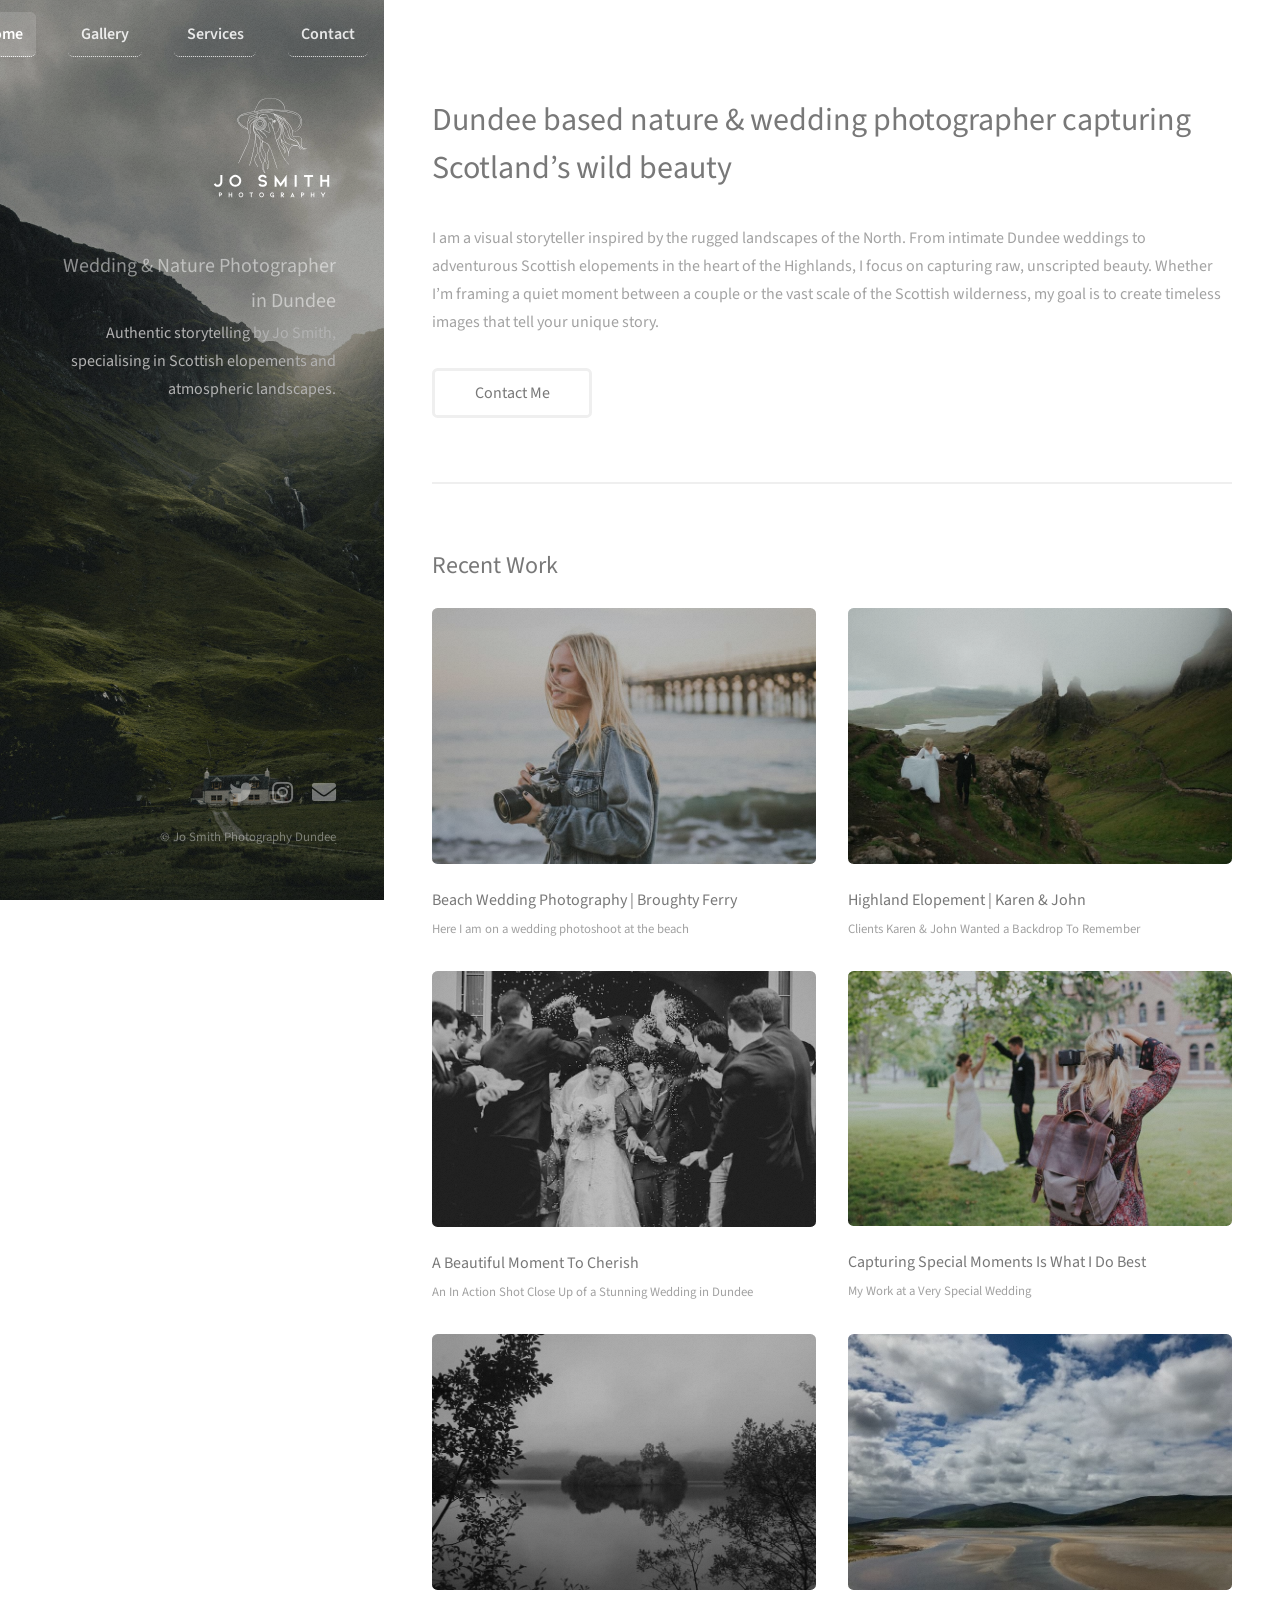
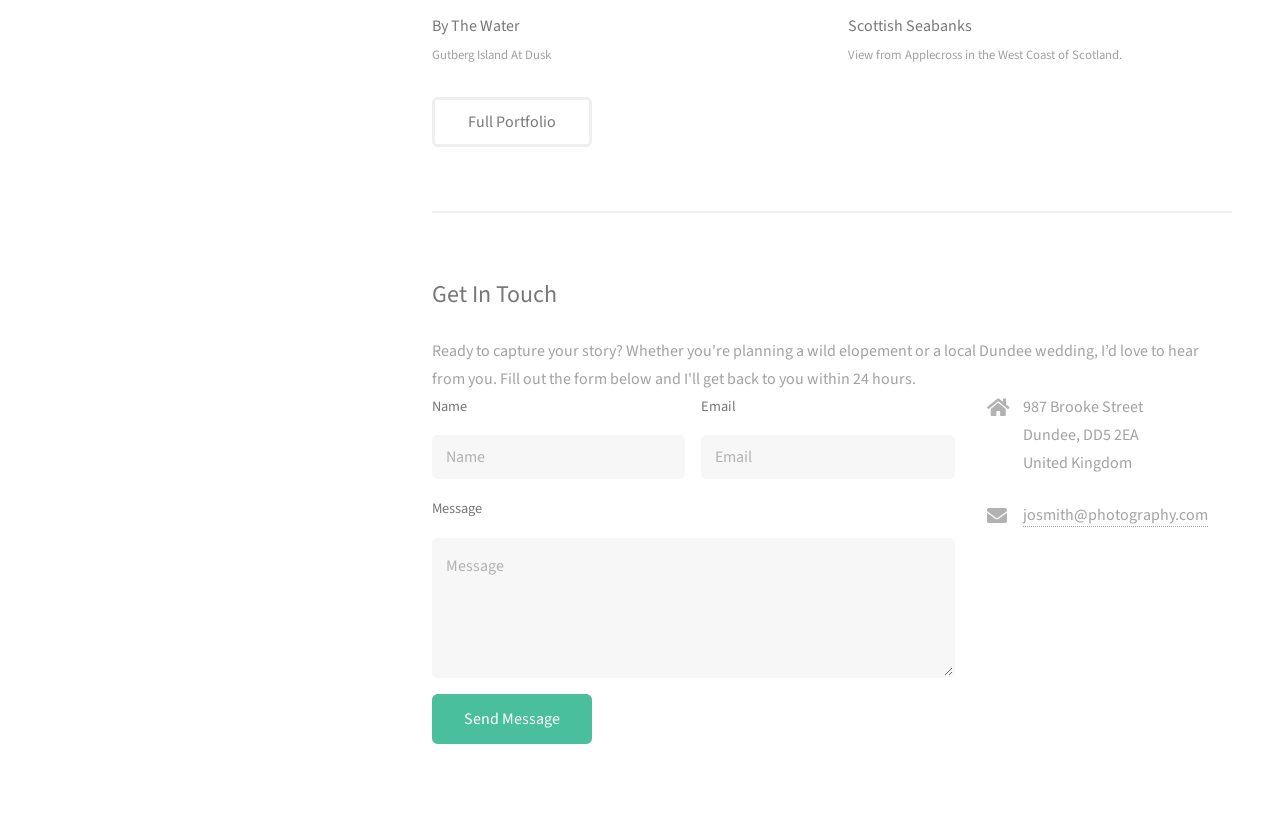
==== PhotographyCP/index.html @ 28ee6a8a "new updates" ====
<!DOCTYPE HTML>
<html lang="en-GB">
  <head>
    <meta charset="UTF-8">
    <!-- Title -->
    <title>Jo Smith Photography Dundee | Wedding & Nature Photographer</title>
    <meta name="viewport" content="width=device-width, initial-scale=1, user-scalable=no" />

    <link rel="canonical" href="[http://josmithphotography.com/index.html](http://josmithphotography.com/index.html)" />

        <!-- SEO: description -->
    <meta name="description" content="Jo Smith Photography Dundee - photographer specialising in weddings, portraits, and nature photography.">

    <!-- Author -->
    <meta name="author" content="Jo Smith">

    <!-- Open Graph (for social sharing) -->
    <meta property="og:title" content="Jo Smith Photography">
    <meta property="og:description" content="Weddings, portraits, and nature photography in Dundee and beyond.">
    <meta property="og:image" content="../media/images/fulls/JoSmithLogo9.svg">
    <meta property="og:type" content="website">
    <meta property="og:url" content="http://josmithphotography.com">

    <!-- Twitter Card -->
    <meta name="twitter:card" content="summary_large_image">
    <meta name="twitter:title" content="Jo Smith Photography">
    <meta name="twitter:description" content="Capturing weddings, portraits, and nature photography in Dundee.">
    <meta name="twitter:image" content="../media/images/Fulls1/JoSmithLogo9.svg">
  

  <!-- Links - Stylesheets -->
    <link rel="stylesheet" href="../assets/css/main.css" />
    <link rel="icon" type="image/png" sizes="32x32" href="../media/images/favicons/favicon-32x32.png">
    <link rel="icon" type="image/png" sizes="16x16" href="../media/images/favicons/favicon-16x16.png">
    <link rel="apple-touch-icon" sizes="180x180" href="../media/images/favicons/apple-touch-icon.png">

  </head>
  <body class="is-preload">

    <!-- Header -->
    <header id="header">

         <!-- Hamburger toggle -->
          <button class="nav-toggle"
                  aria-controls="primary-nav"
                  aria-expanded="false"
                  aria-label="Open menu">
            <span class="bar"></span>
            <span class="bar"></span>
            <span class="bar"></span>
          </button>
        <!-- NAV -->
        <nav class="site-nav" id="primary-nav" aria-label="Primary">
          <ul>
            <li><a href="index.html" aria-current="page">Home</a></li>
            <li><a href="pages/gallery.html">Gallery</a></li>
            <li><a href="pages/services.html">Services</a></li>
            <li><a href="pages/contact.html">Contact</a></li>
          </ul>
        </nav>
        <!-- Logo -->
      <div class="inner">
        <a href="index.html" class="image avatar">
          <img src="../media/images/Fulls1/JoSmithLogo9.svg" alt="Jo Smith Photography - Dundee Wedding & Nature Specialist" />
        </a>
      <!-- Main Heading-->
      <h1>Wedding & Nature Photographer in Dundee</h1>
      <p>Authentic storytelling by Jo Smith, specialising in Scottish elopements and atmospheric landscapes.</p>

      
      </div>
    </header>
    
    

    <!-- Main -->
    <div id="main">

      <!-- One -->
      <section id="one">
        <header class="major">
          <h2>Dundee based nature & wedding photographer capturing Scotland’s wild beauty</h2>
        </header>
        <p>I am a visual storyteller inspired by the rugged landscapes of the North. From intimate Dundee weddings to adventurous Scottish elopements in the heart of the Highlands, I focus on capturing raw, unscripted beauty. Whether I’m framing a quiet moment between a couple or the vast scale of the Scottish wilderness, my goal is to create timeless images that tell your unique story.</p>
        <ul class="actions">
          <li><a href="/pages/contact.html" class="button">Contact Me</a></li>
        </ul>
      </section>

      <!-- Two -->
      <section id="two">
        <h2>Recent Work</h2>
        <div class="row">
          <article class="col-6 col-12-xsmall work-item">
            <a href="../media/images/fulls1/photog6full.jpg" class="image fit thumb"><img src="../media/images/Smalls1/photog6small.jpg" alt="Wedding photography shoot on the beach nearby Dundee shot by Jo Smith" /></a>
            <h3>Beach Wedding Photography | Broughty Ferry</h3>
            <p>Here I am on a wedding photoshoot at the beach</p>
          </article>
          <article class="col-6 col-12-xsmall work-item">
            <a href="../media/images/Fulls1/photog2full.jpg" class="image fit thumb"><img src="../media/images/Smalls1/photog2small.jpg" alt="Wedding photography session in the Scottish Highlands near Dundee by Jo Smith" /></a>
            <h3>Highland Elopement | Karen & John</h3>
            <p>Clients Karen & John Wanted a Backdrop To Remember</p>
          </article>
          <article class="col-6 col-12-xsmall work-item">
            <a href="../media/images/Fulls1/photog3full.jpg" class="image fit thumb"><img src="../media/images/Smalls1/photog3small.jpg" alt="Wedding photo shoot in a traditional style by Jo Smith Photography Dundee" /></a>
            <h3>A Beautiful Moment To Cherish</h3>
            <p>An In Action Shot Close Up of a Stunning Wedding in Dundee</p>
          </article>
          <article class="col-6 col-12-xsmall work-item">
            <a href="../media/images/Fulls1/photog7full.jpg" class="image fit thumb"><img src="../media/images/Smalls1/photog7small.jpg" alt="Wedding shoot at a traditional wedding in Dundee by Jo Smith Photography" /></a>
            <h3>Capturing Special Moments Is What I Do Best</h3>
            <p>My Work at a Very Special Wedding</p>
          </article>
          <article class="col-6 col-12-xsmall work-item">
            <a href="../media/images/Fulls1/photog5full.jpg" class="image fit thumb"><img src="../media/images/Smalls1/photog5small.jpg" alt="Nature photo shoot by the water near Dundee by Jo Smith Photography" /></a>
            <h3>By The Water</h3>
            <p>Gutberg Island At Dusk</p>
          </article>
          <article class="col-6 col-12-xsmall work-item">
            <a href="../media/images/Fulls1/photog11full.jpg" class="image fit thumb"><img src="../media/images/Smalls1/photog11small.jpg" alt="Nature shoot in the west coast of scotland by Jo Smith Photography Dundee" /></a>
            <h3>Scottish Seabanks</h3>
            <p>View from Applecross in the West Coast of Scotland.</p>
          </article>
        </div>
        <ul class="actions">
          <li><a href="/pages/gallery.html" class="button">Full Portfolio</a></li>
        </ul>
      </section>

      <!-- Three -->
      <section id="three">
        <h2>Get In Touch</h2>
        Ready to capture your story? Whether you're planning a wild elopement or a local Dundee wedding, I’d love to hear from you. Fill out the form below and I'll get back to you within 24 hours.
        <div class="row">
          <div class="col-8 col-12-small">
            <form id="contact-form" method="post" action="#">
              <div class="row gtr-uniform gtr-50">
                <div class="col-6 col-12-xsmall">
                  <label for="name" class="visually-hidden">Name</label>
                  <input type="text" name="name" id="name" placeholder="Name" required />
                </div>
                <div class="col-6 col-12-xsmall">
                  <label for="email" class="visually-hidden">Email</label>
                  <input type="email" name="email" id="email" placeholder="Email" required />
                </div>
                <div class="col-12">
                  <label for="message" class="visually-hidden">Message</label>
                  <textarea name="message" id="message" placeholder="Message" rows="4" required></textarea>
                </div>
                <div class="col-12">
                  <ul class="actions">
                    <li><input type="submit" value="Send Message" class="primary" /></li>
                  </ul>
                </div>
              </div>
            </form>
          </div>
          <div class="col-4 col-12-small">
            <ul class="labeled-icons">
              <li>
                <h3 class="icon solid fa-home"><span class="label">Address</span></h3>
                987 Brooke Street<br />
                Dundee, DD5 2EA<br />
                United Kingdom
              </li>
              <li>
                <h3 class="icon solid fa-envelope"><span class="label">Email</span></h3>
                <a href="mailto:josmith@photography.com">josmith@photography.com</a>
              </li>
            </ul>
          </div>
        </div>
      </section>
    </div>

 <footer id="footer">
  <div class="inner">
    <ul class="icons">
      <!-- X (Twitter) -->
      <li>
        <a href="https://x.com/josmithphoto" class="icon brands fa-twitter" target="_blank" rel="noopener">
          <span class="label">X</span>
        </a>
      </li>
      <!-- Instagram -->
      <li>
        <a href="https://instagram.com/josmithphotography123" class="icon brands fa-instagram" target="_blank" rel="noopener">
          <span class="label">Instagram</span>
        </a>
      </li>
      <!-- Email -->
      <li>
        <a href="mailto:josmith@photography.com" class="icon solid fa-envelope">
          <span class="label">Email</span>
        </a>
      </li>
    </ul>

    <ul class="copyright">
      <li>&copy; Jo Smith Photography Dundee</li>
    </ul>
</footer>


    <!-- Scripts (../assets/js) -->
    <script src="../assets/js/jquery.min.js"></script>
    <script src="../assets/js/jquery.poptrox.min.js"></script>
    <script src="../assets/js/browser.min.js"></script>
    <script src="../assets/js/breakpoints.min.js"></script>
    <script src="../assets/js/util.js"></script>
    <script src="../assets/js/main.js"></script>
    <script src="../assets/js/custom.js" type="module"></script>

  </body>
</html>
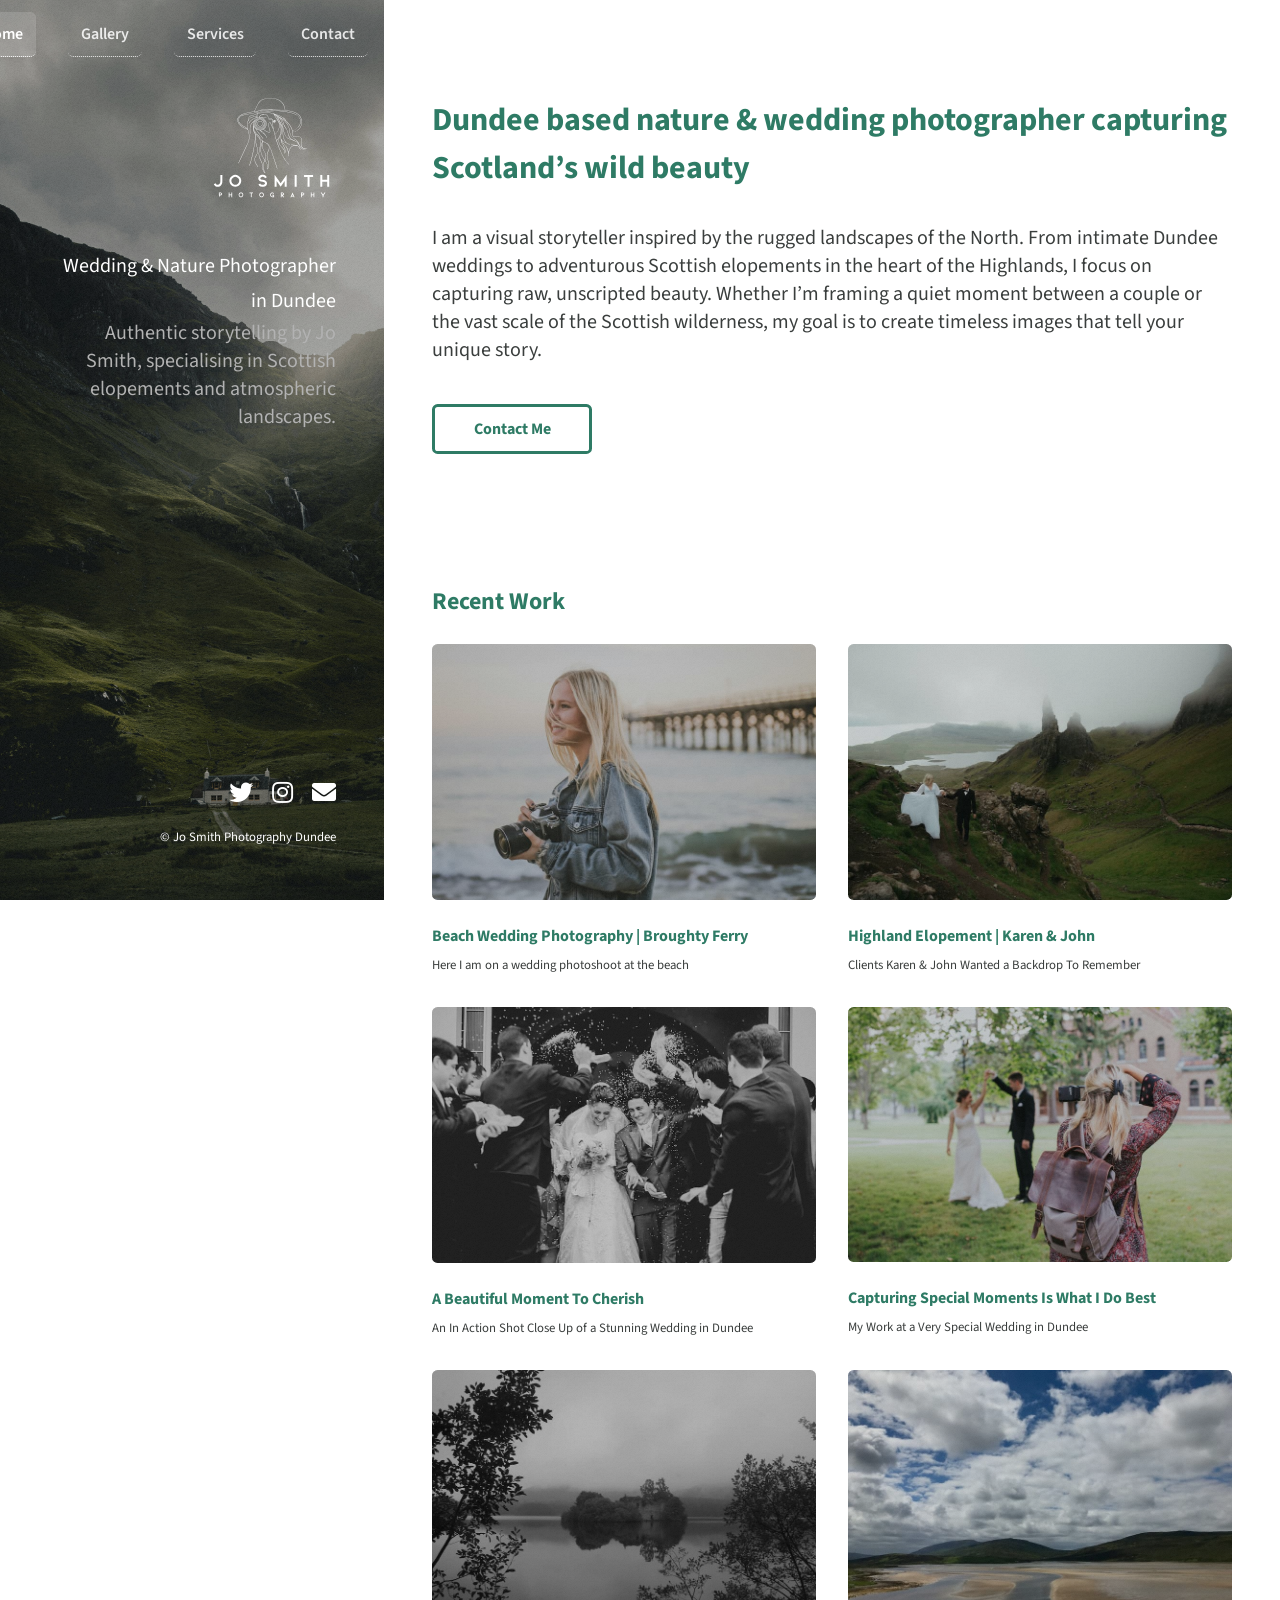
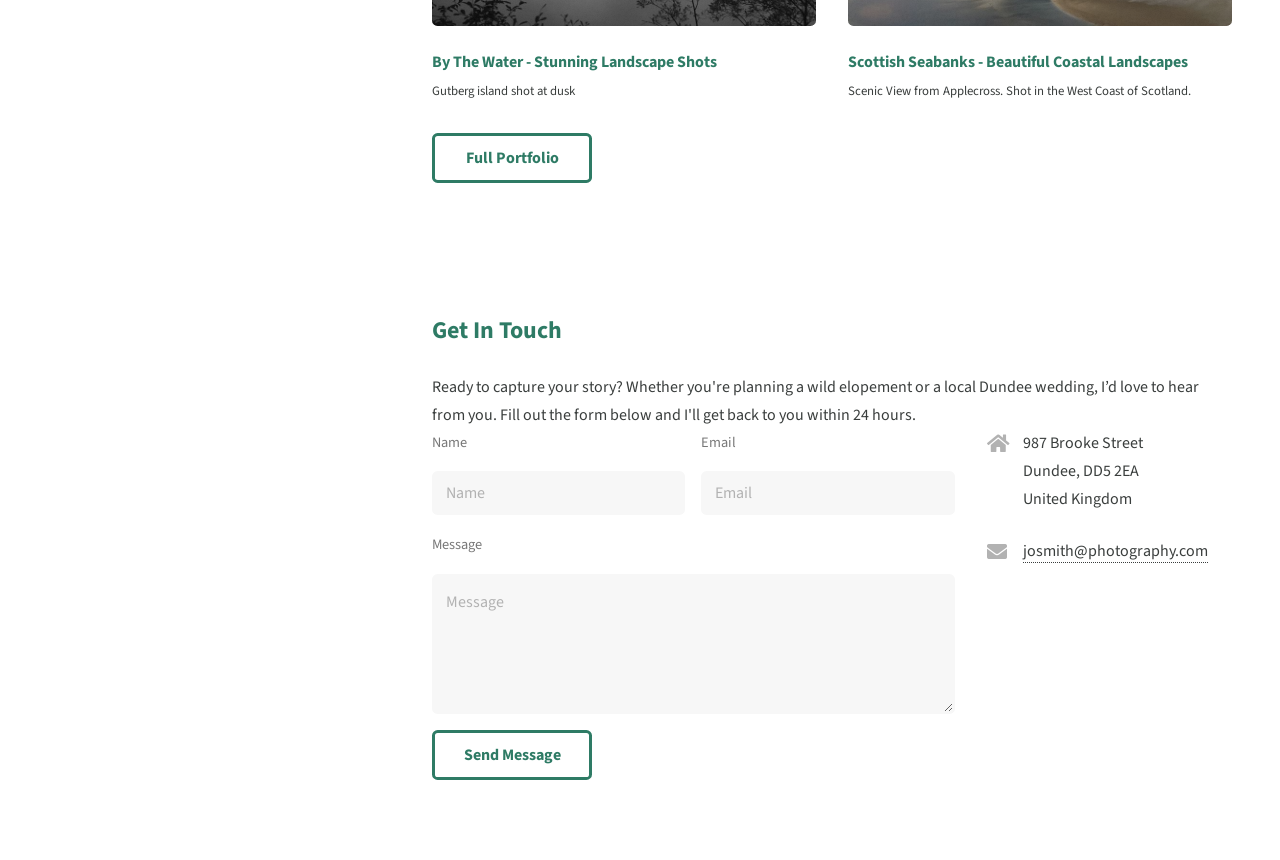
==== commit eb5f2f42: "recent changes" ====
--- a/PhotographyCP/index.html
+++ b/PhotographyCP/index.html
@@ -109,17 +109,17 @@
           <article class="col-6 col-12-xsmall work-item">
             <a href="../media/images/Fulls1/photog7full.jpg" class="image fit thumb"><img src="../media/images/Smalls1/photog7small.jpg" alt="Wedding shoot at a traditional wedding in Dundee by Jo Smith Photography" /></a>
             <h3>Capturing Special Moments Is What I Do Best</h3>
-            <p>My Work at a Very Special Wedding</p>
+            <p>My Work at a Very Special Wedding in Dundee</p>
           </article>
           <article class="col-6 col-12-xsmall work-item">
             <a href="../media/images/Fulls1/photog5full.jpg" class="image fit thumb"><img src="../media/images/Smalls1/photog5small.jpg" alt="Nature photo shoot by the water near Dundee by Jo Smith Photography" /></a>
-            <h3>By The Water</h3>
-            <p>Gutberg Island At Dusk</p>
+            <h3>By The Water - Stunning Landscape Shots</h3>
+            <p>Gutberg island shot at dusk</p>
           </article>
           <article class="col-6 col-12-xsmall work-item">
             <a href="../media/images/Fulls1/photog11full.jpg" class="image fit thumb"><img src="../media/images/Smalls1/photog11small.jpg" alt="Nature shoot in the west coast of scotland by Jo Smith Photography Dundee" /></a>
-            <h3>Scottish Seabanks</h3>
-            <p>View from Applecross in the West Coast of Scotland.</p>
+            <h3>Scottish Seabanks - Beautiful Coastal Landscapes</h3>
+            <p>Scenic View from Applecross. Shot in the West Coast of Scotland.</p>
           </article>
         </div>
         <ul class="actions">
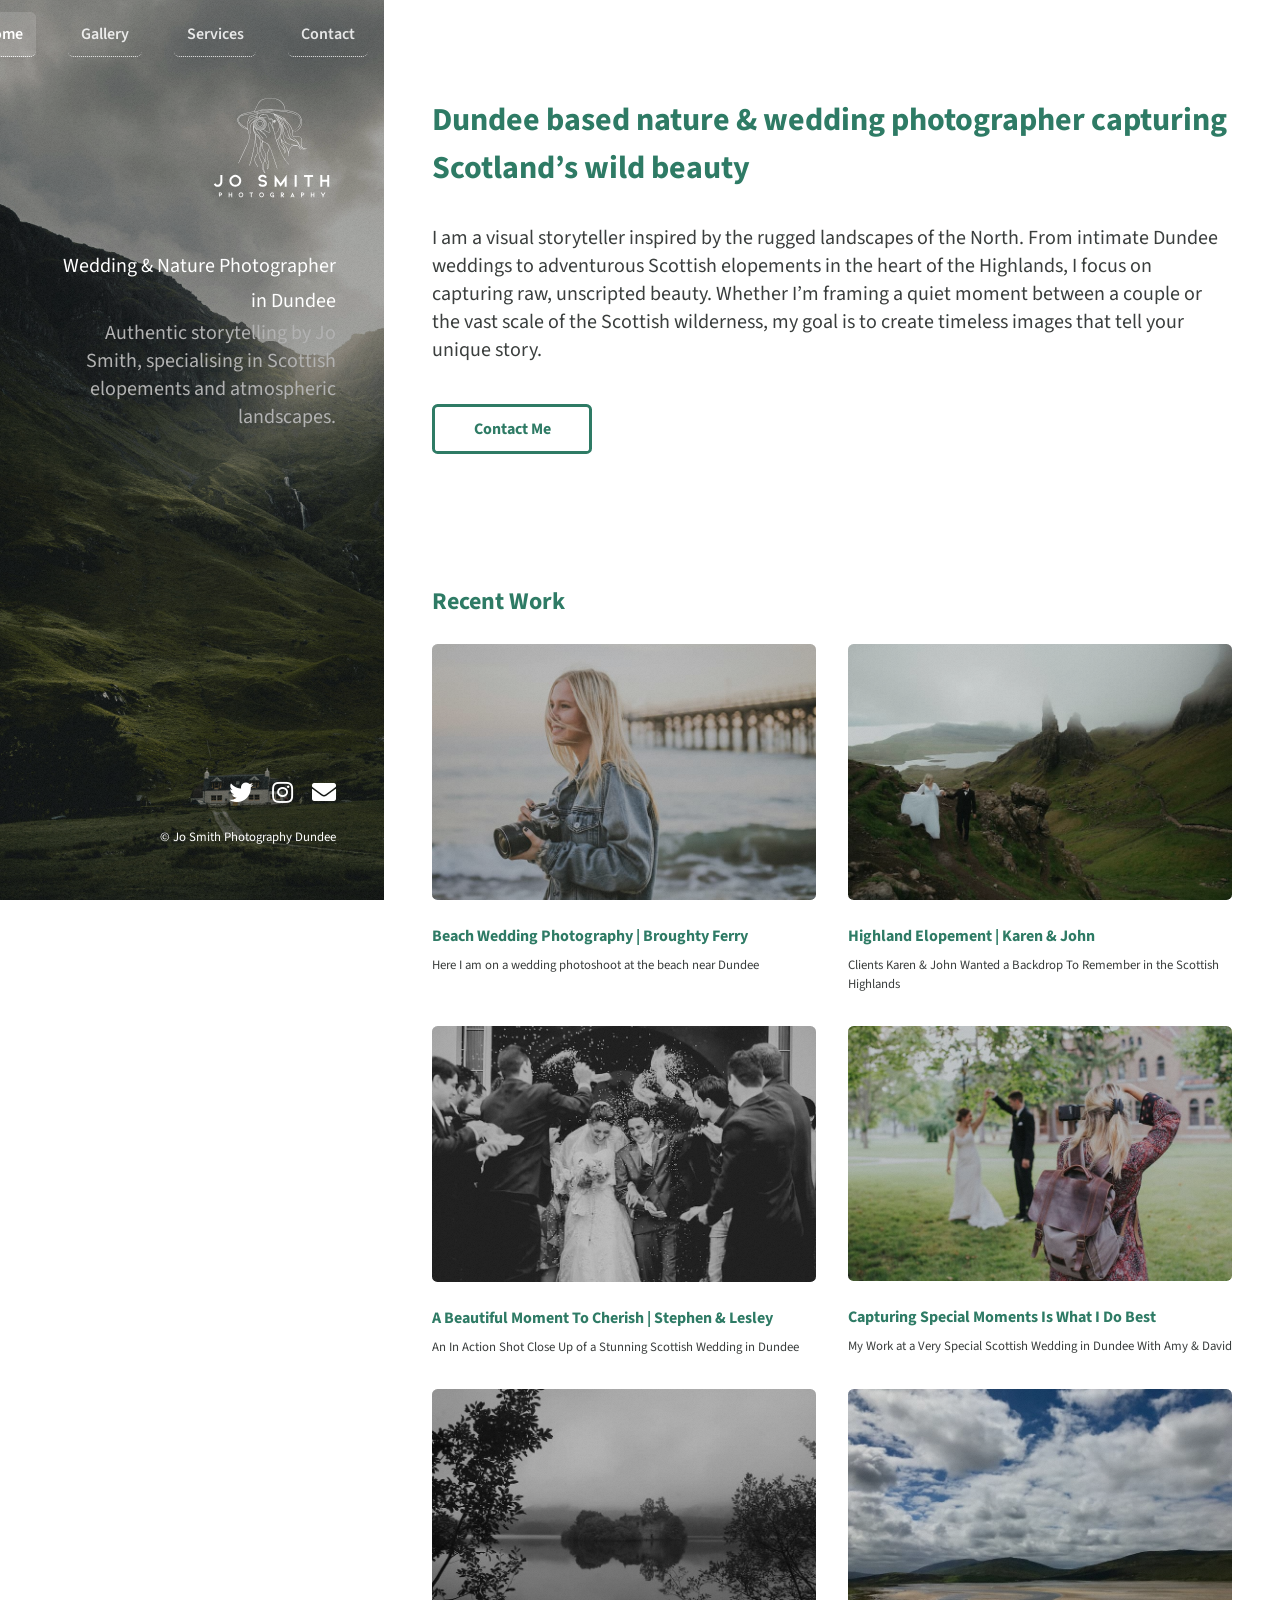
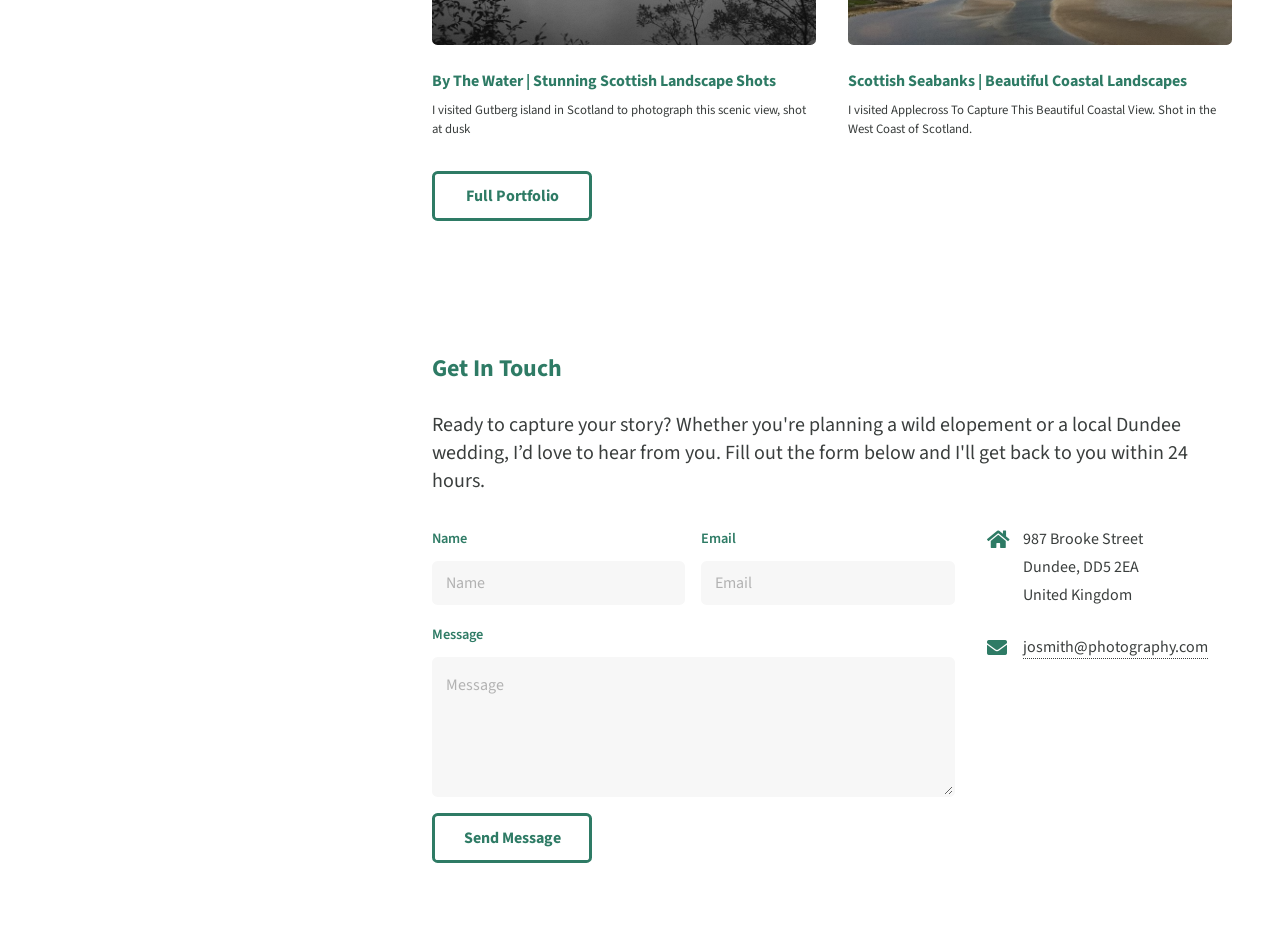
==== commit 305ff85b: "nearly completed home page SEO changes" ====
--- a/PhotographyCP/index.html
+++ b/PhotographyCP/index.html
@@ -94,32 +94,32 @@
           <article class="col-6 col-12-xsmall work-item">
             <a href="../media/images/fulls1/photog6full.jpg" class="image fit thumb"><img src="../media/images/Smalls1/photog6small.jpg" alt="Wedding photography shoot on the beach nearby Dundee shot by Jo Smith" /></a>
             <h3>Beach Wedding Photography | Broughty Ferry</h3>
-            <p>Here I am on a wedding photoshoot at the beach</p>
+            <p>Here I am on a wedding photoshoot at the beach near Dundee</p>
           </article>
           <article class="col-6 col-12-xsmall work-item">
             <a href="../media/images/Fulls1/photog2full.jpg" class="image fit thumb"><img src="../media/images/Smalls1/photog2small.jpg" alt="Wedding photography session in the Scottish Highlands near Dundee by Jo Smith" /></a>
             <h3>Highland Elopement | Karen & John</h3>
-            <p>Clients Karen & John Wanted a Backdrop To Remember</p>
+            <p>Clients Karen & John Wanted a Backdrop To Remember in the Scottish Highlands</p>
           </article>
           <article class="col-6 col-12-xsmall work-item">
             <a href="../media/images/Fulls1/photog3full.jpg" class="image fit thumb"><img src="../media/images/Smalls1/photog3small.jpg" alt="Wedding photo shoot in a traditional style by Jo Smith Photography Dundee" /></a>
-            <h3>A Beautiful Moment To Cherish</h3>
-            <p>An In Action Shot Close Up of a Stunning Wedding in Dundee</p>
+            <h3>A Beautiful Moment To Cherish | Stephen & Lesley</h3>
+            <p>An In Action Shot Close Up of a Stunning Scottish Wedding in Dundee</p>
           </article>
           <article class="col-6 col-12-xsmall work-item">
             <a href="../media/images/Fulls1/photog7full.jpg" class="image fit thumb"><img src="../media/images/Smalls1/photog7small.jpg" alt="Wedding shoot at a traditional wedding in Dundee by Jo Smith Photography" /></a>
             <h3>Capturing Special Moments Is What I Do Best</h3>
-            <p>My Work at a Very Special Wedding in Dundee</p>
+            <p>My Work at a Very Special Scottish Wedding in Dundee With Amy & David</p>
           </article>
           <article class="col-6 col-12-xsmall work-item">
             <a href="../media/images/Fulls1/photog5full.jpg" class="image fit thumb"><img src="../media/images/Smalls1/photog5small.jpg" alt="Nature photo shoot by the water near Dundee by Jo Smith Photography" /></a>
-            <h3>By The Water - Stunning Landscape Shots</h3>
-            <p>Gutberg island shot at dusk</p>
+            <h3>By The Water | Stunning Scottish Landscape Shots</h3>
+            <p>I visited Gutberg island in Scotland to photograph this scenic view, shot at dusk</p>
           </article>
           <article class="col-6 col-12-xsmall work-item">
             <a href="../media/images/Fulls1/photog11full.jpg" class="image fit thumb"><img src="../media/images/Smalls1/photog11small.jpg" alt="Nature shoot in the west coast of scotland by Jo Smith Photography Dundee" /></a>
-            <h3>Scottish Seabanks - Beautiful Coastal Landscapes</h3>
-            <p>Scenic View from Applecross. Shot in the West Coast of Scotland.</p>
+            <h3>Scottish Seabanks | Beautiful Coastal Landscapes</h3>
+            <p>I visited Applecross To Capture This Beautiful Coastal View. Shot in the West Coast of Scotland.</p>
           </article>
         </div>
         <ul class="actions">
@@ -130,11 +130,11 @@
       <!-- Three -->
       <section id="three">
         <h2>Get In Touch</h2>
-        Ready to capture your story? Whether you're planning a wild elopement or a local Dundee wedding, I’d love to hear from you. Fill out the form below and I'll get back to you within 24 hours.
+        <p class="formpar">Ready to capture your story? Whether you're planning a wild elopement or a local Dundee wedding, I’d love to hear from you. Fill out the form below and I'll get back to you within 24 hours.</p>
         <div class="row">
           <div class="col-8 col-12-small">
             <form id="contact-form" method="post" action="#">
-              <div class="row gtr-uniform gtr-50">
+              <div class="row gtr-uniform gtr-50" class="contact-form1">
                 <div class="col-6 col-12-xsmall">
                   <label for="name" class="visually-hidden">Name</label>
                   <input type="text" name="name" id="name" placeholder="Name" required />
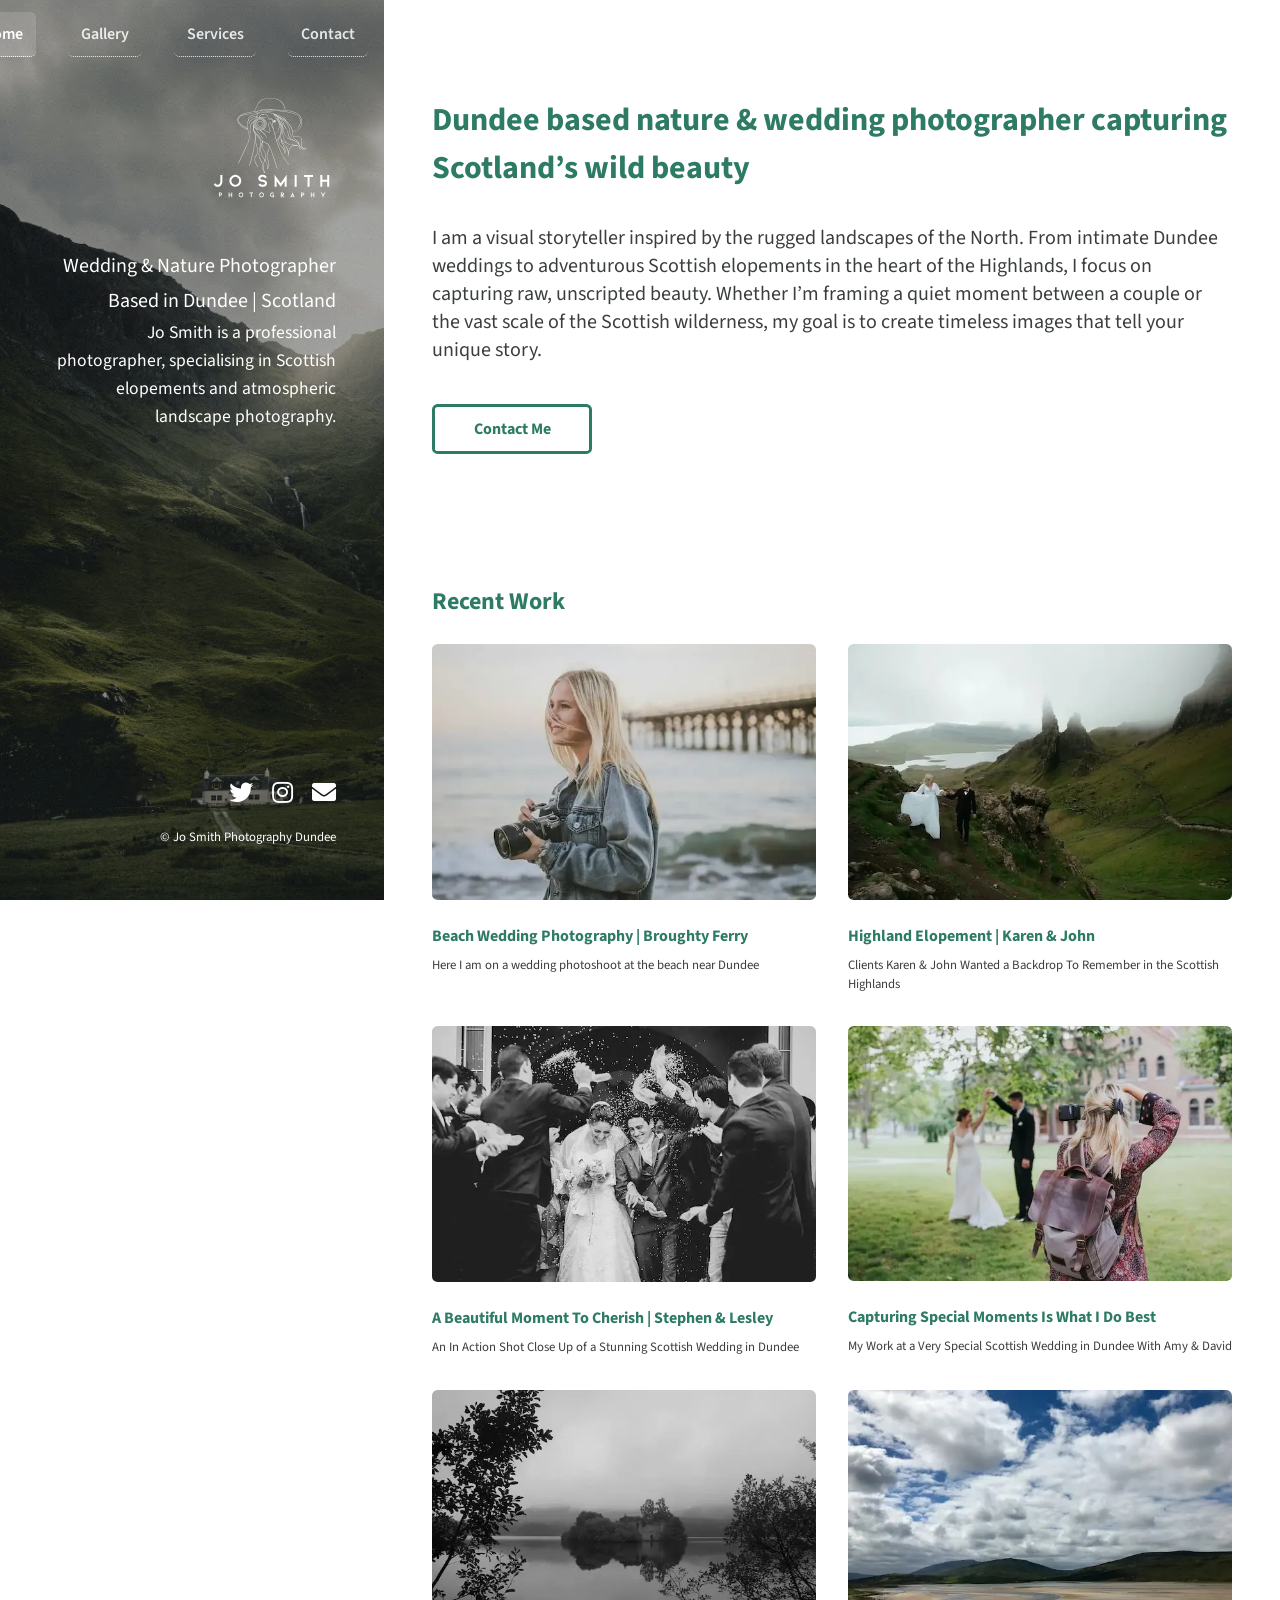
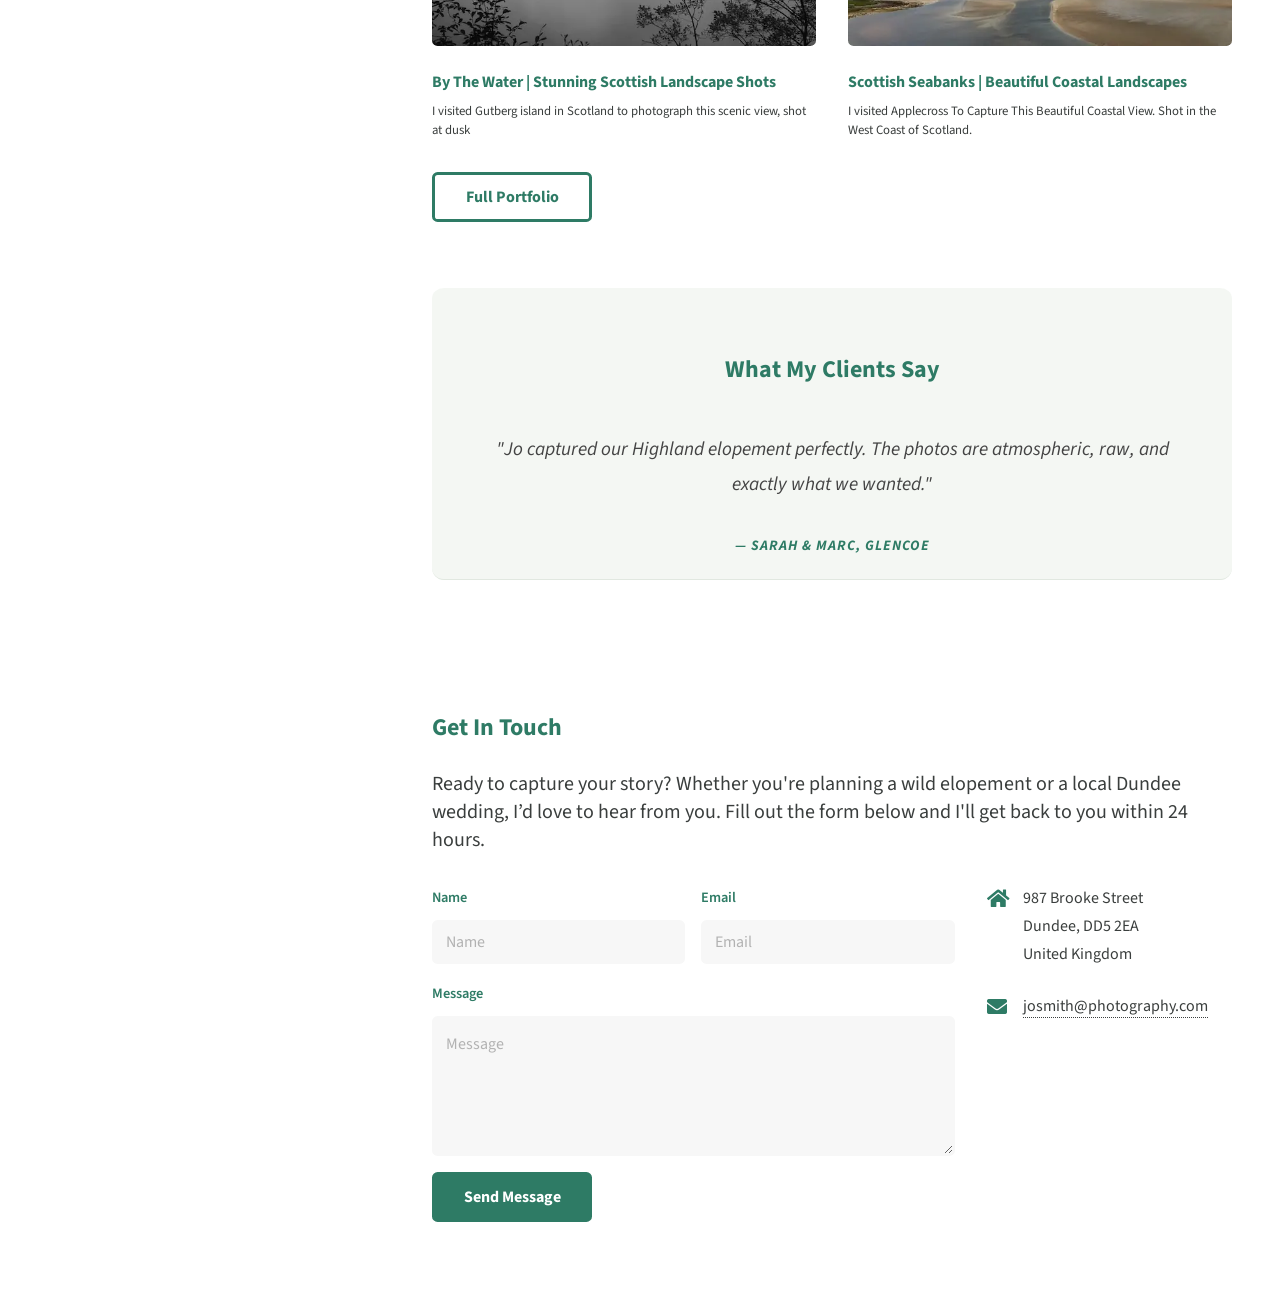
==== commit 0d0af06d: "update speed changes" ====
--- a/PhotographyCP/index.html
+++ b/PhotographyCP/index.html
@@ -26,13 +26,20 @@
     <meta name="twitter:title" content="Jo Smith Photography">
     <meta name="twitter:description" content="Capturing weddings, portraits, and nature photography in Dundee.">
     <meta name="twitter:image" content="../media/images/Fulls1/JoSmithLogo9.svg">
-  
-
-  <!-- Links - Stylesheets -->
+      
+    <!-- 1. Preconnect to the font servers (Essential for mobile speed) -->
+    <link rel="preconnect" href="https://fonts.googleapis.com">
+    <link rel="preconnect" href="https://fonts.gstatic.com" crossorigin>
+
+    <!-- 2. The ONLY font link you need (Combined and optimized) -->
+    <link href="https://fonts.googleapis.com/css?family=Source+Sans+Pro:400,400italic&display=swap" rel="stylesheet">
+
+    <!-- 3. Your other CSS links -->
+    <link rel="preload" href="../assets/css/main.css" as="style">
     <link rel="stylesheet" href="../assets/css/main.css" />
-    <link rel="icon" type="image/png" sizes="32x32" href="../media/images/favicons/favicon-32x32.png">
-    <link rel="icon" type="image/png" sizes="16x16" href="../media/images/favicons/favicon-16x16.png">
-    <link rel="apple-touch-icon" sizes="180x180" href="../media/images/favicons/apple-touch-icon.png">
+
+    <!-- 4. The FontAwesome 'Trick' -->
+    <link rel="stylesheet" href="../assets/css/fontawesome-all.min.css" media="print" onload="this.media='all'">
 
   </head>
   <body class="is-preload">
@@ -64,8 +71,8 @@
           <img src="../media/images/Fulls1/JoSmithLogo9.svg" alt="Jo Smith Photography - Dundee Wedding & Nature Specialist" />
         </a>
       <!-- Main Heading-->
-      <h1>Wedding & Nature Photographer in Dundee</h1>
-      <p>Authentic storytelling by Jo Smith, specialising in Scottish elopements and atmospheric landscapes.</p>
+      <h1>Wedding & Nature Photographer Based in Dundee | Scotland</h1>
+      <p class="head-par">Jo Smith is a professional photographer, specialising in Scottish elopements and atmospheric landscape photography.</p>
 
       
       </div>
@@ -83,7 +90,7 @@
         </header>
         <p>I am a visual storyteller inspired by the rugged landscapes of the North. From intimate Dundee weddings to adventurous Scottish elopements in the heart of the Highlands, I focus on capturing raw, unscripted beauty. Whether I’m framing a quiet moment between a couple or the vast scale of the Scottish wilderness, my goal is to create timeless images that tell your unique story.</p>
         <ul class="actions">
-          <li><a href="/pages/contact.html" class="button">Contact Me</a></li>
+          <li><a href="pages/contact.html" class="button">Contact Me</a></li>
         </ul>
       </section>
 
@@ -92,32 +99,64 @@
         <h2>Recent Work</h2>
         <div class="row">
           <article class="col-6 col-12-xsmall work-item">
-            <a href="../media/images/fulls1/photog6full.jpg" class="image fit thumb"><img src="../media/images/Smalls1/photog6small.jpg" alt="Wedding photography shoot on the beach nearby Dundee shot by Jo Smith" /></a>
+            <a href="../media/images/fulls1/photog6full.webp" class="image fit thumb"><img src="../media/images/Smalls1/photog6small.webp" 
+            srcset="../media/images/Smalls1/photog6-mobile.webp 400w, ../media/images/Smalls1/photog6small.webp 800w" 
+            sizes="(max-width: 600px) 400px, 800px" 
+            width="600" 
+            height="400" 
+            loading="lazy"
+            style="width: 100%; height: auto; display: block;"
+            alt="Wedding photography shoot on the beach nearby Dundee shot by Jo Smith" /></a>
             <h3>Beach Wedding Photography | Broughty Ferry</h3>
             <p>Here I am on a wedding photoshoot at the beach near Dundee</p>
           </article>
           <article class="col-6 col-12-xsmall work-item">
-            <a href="../media/images/Fulls1/photog2full.jpg" class="image fit thumb"><img src="../media/images/Smalls1/photog2small.jpg" alt="Wedding photography session in the Scottish Highlands near Dundee by Jo Smith" /></a>
+            <a href="../media/images/Fulls1/photog2full.webp" class="image fit thumb"><img src="../media/images/Smalls1/photog2small.webp" srcset="../media/images/Smalls1/photog2-mobile.webp 400w, ../media/images/Smalls1/photog2small.webp 800w" 
+            sizes="(max-width: 600px) 400px, 800px" 
+            width="600" 
+            height="400" 
+            loading="lazy"
+            style="width: 100%; height: auto; display: block;" alt="Wedding photography session in the Scottish Highlands near Dundee by Jo Smith" /></a>
             <h3>Highland Elopement | Karen & John</h3>
             <p>Clients Karen & John Wanted a Backdrop To Remember in the Scottish Highlands</p>
           </article>
           <article class="col-6 col-12-xsmall work-item">
-            <a href="../media/images/Fulls1/photog3full.jpg" class="image fit thumb"><img src="../media/images/Smalls1/photog3small.jpg" alt="Wedding photo shoot in a traditional style by Jo Smith Photography Dundee" /></a>
+            <a href="../media/images/Fulls1/photog3full.webp" class="image fit thumb"><img src="../media/images/Smalls1/photog3small.webp" srcset="../media/images/Smalls1/photog3-mobile.webp 400w, ../media/images/Smalls1/photog3small.webp 800w" 
+            sizes="(max-width: 600px) 400px, 800px" 
+            width="600" 
+            height="400" 
+            loading="lazy"
+            style="width: 100%; height: auto; display: block;" alt="Wedding photo shoot in a traditional style by Jo Smith Photography Dundee" /></a>
             <h3>A Beautiful Moment To Cherish | Stephen & Lesley</h3>
             <p>An In Action Shot Close Up of a Stunning Scottish Wedding in Dundee</p>
           </article>
           <article class="col-6 col-12-xsmall work-item">
-            <a href="../media/images/Fulls1/photog7full.jpg" class="image fit thumb"><img src="../media/images/Smalls1/photog7small.jpg" alt="Wedding shoot at a traditional wedding in Dundee by Jo Smith Photography" /></a>
+            <a href="../media/images/Fulls1/photog7full.webp" class="image fit thumb"><img src="../media/images/Smalls1/photog7small.webp" srcset="../media/images/Smalls1/photog7-mobile.webp 400w, ../media/images/Smalls1/photog7small.webp 800w" 
+            sizes="(max-width: 600px) 400px, 800px" 
+            width="600" 
+            height="400" 
+            loading="lazy"
+            style="width: 100%; height: auto; display: block;" alt="Wedding shoot at a traditional wedding in Dundee by Jo Smith Photography" /></a>
             <h3>Capturing Special Moments Is What I Do Best</h3>
             <p>My Work at a Very Special Scottish Wedding in Dundee With Amy & David</p>
           </article>
           <article class="col-6 col-12-xsmall work-item">
-            <a href="../media/images/Fulls1/photog5full.jpg" class="image fit thumb"><img src="../media/images/Smalls1/photog5small.jpg" alt="Nature photo shoot by the water near Dundee by Jo Smith Photography" /></a>
+            <a href="../media/images/Fulls1/photog5full.webp" class="image fit thumb"><img src="../media/images/Smalls1/photog5small.webp" srcset="../media/images/Smalls1/photog5-mobile.webp 400w, ../media/images/Smalls1/photog5small.webp 800w" 
+            sizes="(max-width: 600px) 400px, 800px" 
+            width="600" 
+            height="400" 
+            loading="lazy"
+            style="width: 100%; height: auto; display: block;" alt="Nature photo shoot by the water near Dundee by Jo Smith Photography" /></a>
             <h3>By The Water | Stunning Scottish Landscape Shots</h3>
             <p>I visited Gutberg island in Scotland to photograph this scenic view, shot at dusk</p>
           </article>
           <article class="col-6 col-12-xsmall work-item">
-            <a href="../media/images/Fulls1/photog11full.jpg" class="image fit thumb"><img src="../media/images/Smalls1/photog11small.jpg" alt="Nature shoot in the west coast of scotland by Jo Smith Photography Dundee" /></a>
+            <a href="../media/images/Fulls1/photog11full.webp" class="image fit thumb"><img src="../media/images/Smalls1/photog11small.webp" srcset="../media/images/Smalls1/photog11-mobile.webp 400w, ../media/images/Smalls1/photog11small.webp 800w" 
+            sizes="(max-width: 600px) 400px, 800px" 
+            width="600" 
+            height="400" 
+            loading="lazy"
+            style="width: 100%; height: auto; display: block;" alt="Nature shoot in the west coast of scotland by Jo Smith Photography Dundee" /></a>
             <h3>Scottish Seabanks | Beautiful Coastal Landscapes</h3>
             <p>I visited Applecross To Capture This Beautiful Coastal View. Shot in the West Coast of Scotland.</p>
           </article>
@@ -125,6 +164,34 @@
         <ul class="actions">
           <li><a href="/pages/gallery.html" class="button">Full Portfolio</a></li>
         </ul>
+      </section>
+
+      <!-- Reviews Section -->
+      <section id="reviews">
+          <h2>What My Clients Say</h2>
+          <div class="testimonial-slider">
+              <!-- Review 1 -->
+              <div class="testimonial-item">
+                  <blockquote>
+                      "Jo captured our Highland elopement perfectly. The photos are atmospheric, raw, and exactly what we wanted."
+                      <cite>— Sarah & Marc, Glencoe</cite>
+                  </blockquote>
+              </div>
+              <!-- Review 2 -->
+              <div class="testimonial-item">
+                  <blockquote>
+                      "Professional, patient, and incredibly talented. Jo's ability to capture intimate wedding moments in Dundee is what truly sets her apart."
+                      <cite>— David L., Dundee</cite>
+                  </blockquote>
+              </div>
+              <!-- Review 3 -->
+              <div class="testimonial-item">
+                  <blockquote>
+                      "The nature shots are breathtaking! Jo really has an eye for the Scottish landscape."
+                      <cite>— Fiona K., Perth</cite>
+                  </blockquote>
+              </div>
+          </div>
       </section>
 
       <!-- Three -->
@@ -149,7 +216,7 @@
                 </div>
                 <div class="col-12">
                   <ul class="actions">
-                    <li><input type="submit" value="Send Message" class="primary" /></li>
+                    <li><input type="submit" value="Send Message" class="secondary" /></li>
                   </ul>
                 </div>
               </div>
--- a/assets/css/main.css
+++ b/assets/css/main.css
@@ -0,0 +1,3619 @@
+/*
+	Strata by HTML5 UP
+	html5up.net | @ajlkn
+	Free for personal and commercial use under the CCA 3.0 license (html5up.net/license)
+
+	STRATA TEMPLATE CSS - CUSTOM CSS AT BOTTOM OF PAGE
+*/
+
+html, body, div, span, applet, object,
+iframe, h1, h2, h3, h4, h5, h6, p, blockquote,
+pre, a, abbr, acronym, address, big, cite,
+code, del, dfn, em, img, ins, kbd, q, s, samp,
+small, strike, strong, sub, sup, tt, var, b,
+u, i, center, dl, dt, dd, ol, ul, li, fieldset,
+form, label, legend, table, caption, tbody,
+tfoot, thead, tr, th, td, article, aside,
+canvas, details, embed, figure, figcaption,
+footer, header, hgroup, menu, nav, output, ruby,
+section, summary, time, mark, audio, video {
+	margin: 0;
+	padding: 0;
+	border: 0;
+	font-size: 100%;
+	font: inherit;
+	vertical-align: baseline;}
+
+article, aside, details, figcaption, figure,
+footer, header, hgroup, menu, nav, section {
+	display: block;}
+
+body {
+	line-height: 1;
+}
+
+ol, ul {
+	list-style: none;
+}
+
+blockquote, q {
+	quotes: none;
+}
+
+	blockquote:before, blockquote:after, q:before, q:after {
+		content: '';
+		content: none;
+	}
+
+table {
+	border-collapse: collapse;
+	border-spacing: 0;
+}
+
+body {
+	-webkit-text-size-adjust: none;
+}
+
+mark {
+	background-color: transparent;
+	color: inherit;
+}
+
+input::-moz-focus-inner {
+	border: 0;
+	padding: 0;
+}
+
+input, select, textarea {
+	-moz-appearance: none;
+	-webkit-appearance: none;
+	-ms-appearance: none;
+	appearance: none;
+}
+
+/* Basic */
+
+	html {
+		box-sizing: border-box;
+	}
+
+	*, *:before, *:after {
+		box-sizing: inherit;
+	}
+
+	body {
+		background: #fff;
+	}
+
+		body.is-preload *, body.is-preload *:before, body.is-preload *:after {
+			-moz-animation: none !important;
+			-webkit-animation: none !important;
+			-ms-animation: none !important;
+			animation: none !important;
+			-moz-transition: none !important;
+			-webkit-transition: none !important;
+			-ms-transition: none !important;
+			transition: none !important;
+		}
+
+	body, input, select, textarea {
+		color: #3a3e3d;
+		font-family: "Source Sans Pro", Helvetica, sans-serif;
+		font-size: 16pt;
+		font-weight: 400;
+		line-height: 1.75em;
+	}
+
+	a {
+		-moz-transition: color 0.2s ease-in-out, border-color 0.2s ease-in-out;
+		-webkit-transition: color 0.2s ease-in-out, border-color 0.2s ease-in-out;
+		-ms-transition: color 0.2s ease-in-out, border-color 0.2s ease-in-out;
+		transition: color 0.2s ease-in-out, border-color 0.2s ease-in-out;
+		border-bottom: dotted 1px;
+		color: #49bf9d;
+		text-decoration: none;
+	}
+
+		a:hover {
+			border-bottom-color: transparent;
+			color: #49bf9d !important;
+			text-decoration: none;
+		}
+
+	strong, b {
+		color: #787878;
+		font-weight: 400;
+	}
+
+	em, i {
+		font-style: italic;
+	}
+
+	p {
+		margin: 0 0 2em 0;
+		color: #3a3e3d;
+		font-size: 1.25em;
+	}
+
+	h1, h2, h3, h4, h5, h6 {
+		color: #2e7b65;
+		font-weight: 400;
+		line-height: 1em;
+		margin: 0 0 1em 0;
+	}
+
+		h1 a, h2 a, h3 a, h4 a, h5 a, h6 a {
+			color: inherit;
+			text-decoration: none;
+		}
+
+	h1 {
+		font-size: 2em;
+		line-height: 1.5em;
+	}
+
+	h2 {
+		font-size: 1.5em;
+		line-height: 1.5em;
+		font-weight: bold;
+	}
+
+	h3 {
+		font-size: 1.25em;
+		line-height: 1.5em;
+	}
+
+	h4 {
+		font-size: 1.1em;
+		line-height: 1.5em;
+	}
+
+	h5 {
+		font-size: 0.9em;
+		line-height: 1.5em;
+	}
+
+	h6 {
+		font-size: 0.7em;
+		line-height: 1.5em;
+	}
+
+	sub {
+		font-size: 0.8em;
+		position: relative;
+		top: 0.5em;
+	}
+
+	sup {
+		font-size: 0.8em;
+		position: relative;
+		top: -0.5em;
+	}
+
+	hr {
+		border: 0;
+		border-bottom: solid 2px #efefef;
+		margin: 2em 0;
+	}
+
+		hr.major {
+			margin: 3em 0;
+		}
+
+	blockquote {
+		border-left: solid 6px #efefef;
+		font-style: italic;
+		margin: 0 0 2em 0;
+		padding: 0.5em 0 0.5em 1.5em;
+	}
+
+	code {
+		background: #f7f7f7;
+		border-radius: 0.35em;
+		border: solid 2px #efefef;
+		font-family: "Courier New", monospace;
+		font-size: 0.9em;
+		margin: 0 0.25em;
+		padding: 0.25em 0.65em;
+	}
+
+	pre {
+		-webkit-overflow-scrolling: touch;
+		font-family: "Courier New", monospace;
+		font-size: 0.9em;
+		margin: 0 0 2em 0;
+	}
+
+		pre code {
+			display: block;
+			line-height: 1.75em;
+			padding: 1em 1.5em;
+			overflow-x: auto;
+		}
+
+	.align-left {
+		text-align: left;
+	}
+
+	.align-center {
+		text-align: center;
+	}
+
+	.align-right {
+		text-align: right;
+	}
+
+/* Container */
+
+	.container {
+		margin: 0 auto;
+		max-width: calc(100% - 4em);
+		width: 100%;
+	}
+
+		.container.xsmall {
+			width: 25%;
+		}
+
+		.container.small {
+			width: 50%;
+		}
+
+		.container.medium {
+			width: 75%;
+		}
+
+		.container.large {
+			width: 125%;
+		}
+
+		.container.xlarge {
+			width: 150%;
+		}
+
+		.container.max {
+			width: 100%;
+		}
+
+		@media screen and (max-width: 980px) {
+
+			.container {
+				width: 100% !important;
+				max-width: 100% !important;
+			}
+
+		}
+
+		@media screen and (max-width: 480px) {
+
+			.container {
+				max-width: calc(100% - 3em);
+			}
+
+		}
+
+/* Row */
+
+	.row {
+		display: flex;
+		flex-wrap: wrap;
+		box-sizing: border-box;
+		align-items: stretch;
+	}
+
+		.row > * {
+			box-sizing: border-box;
+		}
+
+		.row.gtr-uniform > * > :last-child {
+			margin-bottom: 0;
+		}
+
+		.row.aln-left {
+			justify-content: flex-start;
+		}
+
+		.row.aln-center {
+			justify-content: center;
+		}
+
+		.row.aln-right {
+			justify-content: flex-end;
+		}
+
+		.row.aln-top {
+			align-items: flex-start;
+		}
+
+		.row.aln-middle {
+			align-items: center;
+		}
+
+		.row.aln-bottom {
+			align-items: flex-end;
+		}
+
+		.row > .imp {
+			order: -1;
+		}
+
+		.row > .col-1 {
+			width: 8.33333%;
+		}
+
+		.row > .off-1 {
+			margin-left: 8.33333%;
+		}
+
+		.row > .col-2 {
+			width: 16.66667%;
+		}
+
+		.row > .off-2 {
+			margin-left: 16.66667%;
+		}
+
+		.row > .col-3 {
+			width: 25%;
+		}
+
+		.row > .off-3 {
+			margin-left: 25%;
+		}
+
+		.row > .col-4 {
+			width: 33.33333%;
+		}
+
+		.row > .off-4 {
+			margin-left: 33.33333%;
+		}
+
+		.row > .col-5 {
+			width: 41.66667%;
+		}
+
+		.row > .off-5 {
+			margin-left: 41.66667%;
+		}
+
+		.row > .col-6 {
+			width: 50%;
+		}
+
+		.row > .off-6 {
+			margin-left: 50%;
+		}
+
+		.row > .col-7 {
+			width: 58.33333%;
+		}
+
+		.row > .off-7 {
+			margin-left: 58.33333%;
+		}
+
+		.row > .col-8 {
+			width: 66.66667%;
+		}
+
+		.row > .off-8 {
+			margin-left: 66.66667%;
+		}
+
+		.row > .col-9 {
+			width: 75%;
+		}
+
+		.row > .off-9 {
+			margin-left: 75%;
+		}
+
+		.row > .col-10 {
+			width: 83.33333%;
+		}
+
+		.row > .off-10 {
+			margin-left: 83.33333%;
+		}
+
+		.row > .col-11 {
+			width: 91.66667%;
+		}
+
+		.row > .off-11 {
+			margin-left: 91.66667%;
+		}
+
+		.row > .col-12 {
+			width: 100%;
+		}
+
+		.row > .off-12 {
+			margin-left: 100%;
+		}
+
+		.row.gtr-0 {
+			margin-top: 0;
+			margin-left: 0em;
+		}
+
+			.row.gtr-0 > * {
+				padding: 0 0 0 0em;
+			}
+
+			.row.gtr-0.gtr-uniform {
+				margin-top: 0em;
+			}
+
+				.row.gtr-0.gtr-uniform > * {
+					padding-top: 0em;
+				}
+
+		.row.gtr-25 {
+			margin-top: 0;
+			margin-left: -0.625em;
+		}
+
+			.row.gtr-25 > * {
+				padding: 0 0 0 0.625em;
+			}
+
+			.row.gtr-25.gtr-uniform {
+				margin-top: -0.625em;
+			}
+
+				.row.gtr-25.gtr-uniform > * {
+					padding-top: 0.625em;
+				}
+
+		.row.gtr-50 {
+			margin-top: 0;
+			margin-left: -1.25em;
+		}
+
+			.row.gtr-50 > * {
+				padding: 0 0 0 1.25em;
+			}
+
+			.row.gtr-50.gtr-uniform {
+				margin-top: -1.25em;
+			}
+
+				.row.gtr-50.gtr-uniform > * {
+					padding-top: 1.25em;
+				}
+
+		.row {
+			margin-top: 0;
+			margin-left: -2.5em;
+		}
+
+			.row > * {
+				padding: 0 0 0 2.5em;
+			}
+
+			.row.gtr-uniform {
+				margin-top: -2.5em;
+			}
+
+				.row.gtr-uniform > * {
+					padding-top: 2.5em;
+				}
+
+		.row.gtr-150 {
+			margin-top: 0;
+			margin-left: -3.75em;
+		}
+
+			.row.gtr-150 > * {
+				padding: 0 0 0 3.75em;
+			}
+
+			.row.gtr-150.gtr-uniform {
+				margin-top: -3.75em;
+			}
+
+				.row.gtr-150.gtr-uniform > * {
+					padding-top: 3.75em;
+				}
+
+		.row.gtr-200 {
+			margin-top: 0;
+			margin-left: -5em;
+		}
+
+			.row.gtr-200 > * {
+				padding: 0 0 0 5em;
+			}
+
+			.row.gtr-200.gtr-uniform {
+				margin-top: -5em;
+			}
+
+				.row.gtr-200.gtr-uniform > * {
+					padding-top: 5em;
+				}
+
+		@media screen and (max-width: 1800px) {
+
+			.row {
+				display: flex;
+				flex-wrap: wrap;
+				box-sizing: border-box;
+				align-items: stretch;
+			}
+
+				.row > * {
+					box-sizing: border-box;
+				}
+
+				.row.gtr-uniform > * > :last-child {
+					margin-bottom: 0;
+				}
+
+				.row.aln-left {
+					justify-content: flex-start;
+				}
+
+				.row.aln-center {
+					justify-content: center;
+				}
+
+				.row.aln-right {
+					justify-content: flex-end;
+				}
+
+				.row.aln-top {
+					align-items: flex-start;
+				}
+
+				.row.aln-middle {
+					align-items: center;
+				}
+
+				.row.aln-bottom {
+					align-items: flex-end;
+				}
+
+				.row > .imp-xlarge {
+					order: -1;
+				}
+
+				.row > .col-1-xlarge {
+					width: 8.33333%;
+				}
+
+				.row > .off-1-xlarge {
+					margin-left: 8.33333%;
+				}
+
+				.row > .col-2-xlarge {
+					width: 16.66667%;
+				}
+
+				.row > .off-2-xlarge {
+					margin-left: 16.66667%;
+				}
+
+				.row > .col-3-xlarge {
+					width: 25%;
+				}
+
+				.row > .off-3-xlarge {
+					margin-left: 25%;
+				}
+
+				.row > .col-4-xlarge {
+					width: 33.33333%;
+				}
+
+				.row > .off-4-xlarge {
+					margin-left: 33.33333%;
+				}
+
+				.row > .col-5-xlarge {
+					width: 41.66667%;
+				}
+
+				.row > .off-5-xlarge {
+					margin-left: 41.66667%;
+				}
+
+				.row > .col-6-xlarge {
+					width: 50%;
+				}
+
+				.row > .off-6-xlarge {
+					margin-left: 50%;
+				}
+
+				.row > .col-7-xlarge {
+					width: 58.33333%;
+				}
+
+				.row > .off-7-xlarge {
+					margin-left: 58.33333%;
+				}
+
+				.row > .col-8-xlarge {
+					width: 66.66667%;
+				}
+
+				.row > .off-8-xlarge {
+					margin-left: 66.66667%;
+				}
+
+				.row > .col-9-xlarge {
+					width: 75%;
+				}
+
+				.row > .off-9-xlarge {
+					margin-left: 75%;
+				}
+
+				.row > .col-10-xlarge {
+					width: 83.33333%;
+				}
+
+				.row > .off-10-xlarge {
+					margin-left: 83.33333%;
+				}
+
+				.row > .col-11-xlarge {
+					width: 91.66667%;
+				}
+
+				.row > .off-11-xlarge {
+					margin-left: 91.66667%;
+				}
+
+				.row > .col-12-xlarge {
+					width: 100%;
+				}
+
+				.row > .off-12-xlarge {
+					margin-left: 100%;
+				}
+
+				.row.gtr-0 {
+					margin-top: 0;
+					margin-left: 0em;
+				}
+
+					.row.gtr-0 > * {
+						padding: 0 0 0 0em;
+					}
+
+					.row.gtr-0.gtr-uniform {
+						margin-top: 0em;
+					}
+
+						.row.gtr-0.gtr-uniform > * {
+							padding-top: 0em;
+						}
+
+				.row.gtr-25 {
+					margin-top: 0;
+					margin-left: -0.625em;
+				}
+
+					.row.gtr-25 > * {
+						padding: 0 0 0 0.625em;
+					}
+
+					.row.gtr-25.gtr-uniform {
+						margin-top: -0.625em;
+					}
+
+						.row.gtr-25.gtr-uniform > * {
+							padding-top: 0.625em;
+						}
+
+				.row.gtr-50 {
+					margin-top: 0;
+					margin-left: -1.25em;
+				}
+
+					.row.gtr-50 > * {
+						padding: 0 0 0 1.25em;
+					}
+
+					.row.gtr-50.gtr-uniform {
+						margin-top: -1.25em;
+					}
+
+						.row.gtr-50.gtr-uniform > * {
+							padding-top: 1.25em;
+						}
+
+				.row {
+					margin-top: 0;
+					margin-left: -2.5em;
+				}
+
+					.row > * {
+						padding: 0 0 0 2.5em;
+					}
+
+					.row.gtr-uniform {
+						margin-top: -2.5em;
+					}
+
+						.row.gtr-uniform > * {
+							padding-top: 2.5em;
+						}
+
+				.row.gtr-150 {
+					margin-top: 0;
+					margin-left: -3.75em;
+				}
+
+					.row.gtr-150 > * {
+						padding: 0 0 0 3.75em;
+					}
+
+					.row.gtr-150.gtr-uniform {
+						margin-top: -3.75em;
+					}
+
+						.row.gtr-150.gtr-uniform > * {
+							padding-top: 3.75em;
+						}
+
+				.row.gtr-200 {
+					margin-top: 0;
+					margin-left: -5em;
+				}
+
+					.row.gtr-200 > * {
+						padding: 0 0 0 5em;
+					}
+
+					.row.gtr-200.gtr-uniform {
+						margin-top: -5em;
+					}
+
+						.row.gtr-200.gtr-uniform > * {
+							padding-top: 5em;
+						}
+
+		}
+
+		@media screen and (max-width: 1280px) {
+
+			.row {
+				display: flex;
+				flex-wrap: wrap;
+				box-sizing: border-box;
+				align-items: stretch;
+			}
+
+				.row > * {
+					box-sizing: border-box;
+				}
+
+				.row.gtr-uniform > * > :last-child {
+					margin-bottom: 0;
+				}
+
+				.row.aln-left {
+					justify-content: flex-start;
+				}
+
+				.row.aln-center {
+					justify-content: center;
+				}
+
+				.row.aln-right {
+					justify-content: flex-end;
+				}
+
+				.row.aln-top {
+					align-items: flex-start;
+				}
+
+				.row.aln-middle {
+					align-items: center;
+				}
+
+				.row.aln-bottom {
+					align-items: flex-end;
+				}
+
+				.row > .imp-large {
+					order: -1;
+				}
+
+				.row > .col-1-large {
+					width: 8.33333%;
+				}
+
+				.row > .off-1-large {
+					margin-left: 8.33333%;
+				}
+
+				.row > .col-2-large {
+					width: 16.66667%;
+				}
+
+				.row > .off-2-large {
+					margin-left: 16.66667%;
+				}
+
+				.row > .col-3-large {
+					width: 25%;
+				}
+
+				.row > .off-3-large {
+					margin-left: 25%;
+				}
+
+				.row > .col-4-large {
+					width: 33.33333%;
+				}
+
+				.row > .off-4-large {
+					margin-left: 33.33333%;
+				}
+
+				.row > .col-5-large {
+					width: 41.66667%;
+				}
+
+				.row > .off-5-large {
+					margin-left: 41.66667%;
+				}
+
+				.row > .col-6-large {
+					width: 50%;
+				}
+
+				.row > .off-6-large {
+					margin-left: 50%;
+				}
+
+				.row > .col-7-large {
+					width: 58.33333%;
+				}
+
+				.row > .off-7-large {
+					margin-left: 58.33333%;
+				}
+
+				.row > .col-8-large {
+					width: 66.66667%;
+				}
+
+				.row > .off-8-large {
+					margin-left: 66.66667%;
+				}
+
+				.row > .col-9-large {
+					width: 75%;
+				}
+
+				.row > .off-9-large {
+					margin-left: 75%;
+				}
+
+				.row > .col-10-large {
+					width: 83.33333%;
+				}
+
+				.row > .off-10-large {
+					margin-left: 83.33333%;
+				}
+
+				.row > .col-11-large {
+					width: 91.66667%;
+				}
+
+				.row > .off-11-large {
+					margin-left: 91.66667%;
+				}
+
+				.row > .col-12-large {
+					width: 100%;
+				}
+
+				.row > .off-12-large {
+					margin-left: 100%;
+				}
+
+				.row.gtr-0 {
+					margin-top: 0;
+					margin-left: 0em;
+				}
+
+					.row.gtr-0 > * {
+						padding: 0 0 0 0em;
+					}
+
+					.row.gtr-0.gtr-uniform {
+						margin-top: 0em;
+					}
+
+						.row.gtr-0.gtr-uniform > * {
+							padding-top: 0em;
+						}
+
+				.row.gtr-25 {
+					margin-top: 0;
+					margin-left: -0.5em;
+				}
+
+					.row.gtr-25 > * {
+						padding: 0 0 0 0.5em;
+					}
+
+					.row.gtr-25.gtr-uniform {
+						margin-top: -0.5em;
+					}
+
+						.row.gtr-25.gtr-uniform > * {
+							padding-top: 0.5em;
+						}
+
+				.row.gtr-50 {
+					margin-top: 0;
+					margin-left: -1em;
+				}
+
+					.row.gtr-50 > * {
+						padding: 0 0 0 1em;
+					}
+
+					.row.gtr-50.gtr-uniform {
+						margin-top: -1em;
+					}
+
+						.row.gtr-50.gtr-uniform > * {
+							padding-top: 1em;
+						}
+
+				.row {
+					margin-top: 0;
+					margin-left: -2em;
+				}
+
+					.row > * {
+						padding: 0 0 0 2em;
+					}
+
+					.row.gtr-uniform {
+						margin-top: -2em;
+					}
+
+						.row.gtr-uniform > * {
+							padding-top: 2em;
+						}
+
+				.row.gtr-150 {
+					margin-top: 0;
+					margin-left: -3em;
+				}
+
+					.row.gtr-150 > * {
+						padding: 0 0 0 3em;
+					}
+
+					.row.gtr-150.gtr-uniform {
+						margin-top: -3em;
+					}
+
+						.row.gtr-150.gtr-uniform > * {
+							padding-top: 3em;
+						}
+
+				.row.gtr-200 {
+					margin-top: 0;
+					margin-left: -4em;
+				}
+
+					.row.gtr-200 > * {
+						padding: 0 0 0 4em;
+					}
+
+					.row.gtr-200.gtr-uniform {
+						margin-top: -4em;
+					}
+
+						.row.gtr-200.gtr-uniform > * {
+							padding-top: 4em;
+						}
+
+		}
+
+		@media screen and (max-width: 980px) {
+
+			.row {
+				display: flex;
+				flex-wrap: wrap;
+				box-sizing: border-box;
+				align-items: stretch;
+			}
+
+				.row > * {
+					box-sizing: border-box;
+				}
+
+				.row.gtr-uniform > * > :last-child {
+					margin-bottom: 0;
+				}
+
+				.row.aln-left {
+					justify-content: flex-start;
+				}
+
+				.row.aln-center {
+					justify-content: center;
+				}
+
+				.row.aln-right {
+					justify-content: flex-end;
+				}
+
+				.row.aln-top {
+					align-items: flex-start;
+				}
+
+				.row.aln-middle {
+					align-items: center;
+				}
+
+				.row.aln-bottom {
+					align-items: flex-end;
+				}
+
+				.row > .imp-medium {
+					order: -1;
+				}
+
+				.row > .col-1-medium {
+					width: 8.33333%;
+				}
+
+				.row > .off-1-medium {
+					margin-left: 8.33333%;
+				}
+
+				.row > .col-2-medium {
+					width: 16.66667%;
+				}
+
+				.row > .off-2-medium {
+					margin-left: 16.66667%;
+				}
+
+				.row > .col-3-medium {
+					width: 25%;
+				}
+
+				.row > .off-3-medium {
+					margin-left: 25%;
+				}
+
+				.row > .col-4-medium {
+					width: 33.33333%;
+				}
+
+				.row > .off-4-medium {
+					margin-left: 33.33333%;
+				}
+
+				.row > .col-5-medium {
+					width: 41.66667%;
+				}
+
+				.row > .off-5-medium {
+					margin-left: 41.66667%;
+				}
+
+				.row > .col-6-medium {
+					width: 50%;
+				}
+
+				.row > .off-6-medium {
+					margin-left: 50%;
+				}
+
+				.row > .col-7-medium {
+					width: 58.33333%;
+				}
+
+				.row > .off-7-medium {
+					margin-left: 58.33333%;
+				}
+
+				.row > .col-8-medium {
+					width: 66.66667%;
+				}
+
+				.row > .off-8-medium {
+					margin-left: 66.66667%;
+				}
+
+				.row > .col-9-medium {
+					width: 75%;
+				}
+
+				.row > .off-9-medium {
+					margin-left: 75%;
+				}
+
+				.row > .col-10-medium {
+					width: 83.33333%;
+				}
+
+				.row > .off-10-medium {
+					margin-left: 83.33333%;
+				}
+
+				.row > .col-11-medium {
+					width: 91.66667%;
+				}
+
+				.row > .off-11-medium {
+					margin-left: 91.66667%;
+				}
+
+				.row > .col-12-medium {
+					width: 100%;
+				}
+
+				.row > .off-12-medium {
+					margin-left: 100%;
+				}
+
+				.row.gtr-0 {
+					margin-top: 0;
+					margin-left: 0em;
+				}
+
+					.row.gtr-0 > * {
+						padding: 0 0 0 0em;
+					}
+
+					.row.gtr-0.gtr-uniform {
+						margin-top: 0em;
+					}
+
+						.row.gtr-0.gtr-uniform > * {
+							padding-top: 0em;
+						}
+
+				.row.gtr-25 {
+					margin-top: 0;
+					margin-left: -0.5em;
+				}
+
+					.row.gtr-25 > * {
+						padding: 0 0 0 0.5em;
+					}
+
+					.row.gtr-25.gtr-uniform {
+						margin-top: -0.5em;
+					}
+
+						.row.gtr-25.gtr-uniform > * {
+							padding-top: 0.5em;
+						}
+
+				.row.gtr-50 {
+					margin-top: 0;
+					margin-left: -1em;
+				}
+
+					.row.gtr-50 > * {
+						padding: 0 0 0 1em;
+					}
+
+					.row.gtr-50.gtr-uniform {
+						margin-top: -1em;
+					}
+
+						.row.gtr-50.gtr-uniform > * {
+							padding-top: 1em;
+						}
+
+				.row {
+					margin-top: 0;
+					margin-left: -2em;
+				}
+
+					.row > * {
+						padding: 0 0 0 2em;
+					}
+
+					.row.gtr-uniform {
+						margin-top: -2em;
+					}
+
+						.row.gtr-uniform > * {
+							padding-top: 2em;
+						}
+
+				.row.gtr-150 {
+					margin-top: 0;
+					margin-left: -3em;
+				}
+
+					.row.gtr-150 > * {
+						padding: 0 0 0 3em;
+					}
+
+					.row.gtr-150.gtr-uniform {
+						margin-top: -3em;
+					}
+
+						.row.gtr-150.gtr-uniform > * {
+							padding-top: 3em;
+						}
+
+				.row.gtr-200 {
+					margin-top: 0;
+					margin-left: -4em;
+				}
+
+					.row.gtr-200 > * {
+						padding: 0 0 0 4em;
+					}
+
+					.row.gtr-200.gtr-uniform {
+						margin-top: -4em;
+					}
+
+						.row.gtr-200.gtr-uniform > * {
+							padding-top: 4em;
+						}
+
+		}
+
+		@media screen and (max-width: 736px) {
+
+			.row {
+				display: flex;
+				flex-wrap: wrap;
+				box-sizing: border-box;
+				align-items: stretch;
+			}
+
+				.row > * {
+					box-sizing: border-box;
+				}
+
+				.row.gtr-uniform > * > :last-child {
+					margin-bottom: 0;
+				}
+
+				.row.aln-left {
+					justify-content: flex-start;
+				}
+
+				.row.aln-center {
+					justify-content: center;
+				}
+
+				.row.aln-right {
+					justify-content: flex-end;
+				}
+
+				.row.aln-top {
+					align-items: flex-start;
+				}
+
+				.row.aln-middle {
+					align-items: center;
+				}
+
+				.row.aln-bottom {
+					align-items: flex-end;
+				}
+
+				.row > .imp-small {
+					order: -1;
+				}
+
+				.row > .col-1-small {
+					width: 8.33333%;
+				}
+
+				.row > .off-1-small {
+					margin-left: 8.33333%;
+				}
+
+				.row > .col-2-small {
+					width: 16.66667%;
+				}
+
+				.row > .off-2-small {
+					margin-left: 16.66667%;
+				}
+
+				.row > .col-3-small {
+					width: 25%;
+				}
+
+				.row > .off-3-small {
+					margin-left: 25%;
+				}
+
+				.row > .col-4-small {
+					width: 33.33333%;
+				}
+
+				.row > .off-4-small {
+					margin-left: 33.33333%;
+				}
+
+				.row > .col-5-small {
+					width: 41.66667%;
+				}
+
+				.row > .off-5-small {
+					margin-left: 41.66667%;
+				}
+
+				.row > .col-6-small {
+					width: 50%;
+				}
+
+				.row > .off-6-small {
+					margin-left: 50%;
+				}
+
+				.row > .col-7-small {
+					width: 58.33333%;
+				}
+
+				.row > .off-7-small {
+					margin-left: 58.33333%;
+				}
+
+				.row > .col-8-small {
+					width: 66.66667%;
+				}
+
+				.row > .off-8-small {
+					margin-left: 66.66667%;
+				}
+
+				.row > .col-9-small {
+					width: 75%;
+				}
+
+				.row > .off-9-small {
+					margin-left: 75%;
+				}
+
+				.row > .col-10-small {
+					width: 83.33333%;
+				}
+
+				.row > .off-10-small {
+					margin-left: 83.33333%;
+				}
+
+				.row > .col-11-small {
+					width: 91.66667%;
+				}
+
+				.row > .off-11-small {
+					margin-left: 91.66667%;
+				}
+
+				.row > .col-12-small {
+					width: 100%;
+				}
+
+				.row > .off-12-small {
+					margin-left: 100%;
+				}
+
+				.row.gtr-0 {
+					margin-top: 0;
+					margin-left: 0em;
+				}
+
+					.row.gtr-0 > * {
+						padding: 0 0 0 0em;
+					}
+
+					.row.gtr-0.gtr-uniform {
+						margin-top: 0em;
+					}
+
+						.row.gtr-0.gtr-uniform > * {
+							padding-top: 0em;
+						}
+
+				.row.gtr-25 {
+					margin-top: 0;
+					margin-left: -0.375em;
+				}
+
+					.row.gtr-25 > * {
+						padding: 0 0 0 0.375em;
+					}
+
+					.row.gtr-25.gtr-uniform {
+						margin-top: -0.375em;
+					}
+
+						.row.gtr-25.gtr-uniform > * {
+							padding-top: 0.375em;
+						}
+
+				.row.gtr-50 {
+					margin-top: 0;
+					margin-left: -0.75em;
+				}
+
+					.row.gtr-50 > * {
+						padding: 0 0 0 0.75em;
+					}
+
+					.row.gtr-50.gtr-uniform {
+						margin-top: -0.75em;
+					}
+
+						.row.gtr-50.gtr-uniform > * {
+							padding-top: 0.75em;
+						}
+
+				.row {
+					margin-top: 0;
+					margin-left: -1.5em;
+				}
+
+					.row > * {
+						padding: 0 0 0 1.5em;
+					}
+
+					.row.gtr-uniform {
+						margin-top: -1.5em;
+					}
+
+						.row.gtr-uniform > * {
+							padding-top: 1.5em;
+						}
+
+				.row.gtr-150 {
+					margin-top: 0;
+					margin-left: -2.25em;
+				}
+
+					.row.gtr-150 > * {
+						padding: 0 0 0 2.25em;
+					}
+
+					.row.gtr-150.gtr-uniform {
+						margin-top: -2.25em;
+					}
+
+						.row.gtr-150.gtr-uniform > * {
+							padding-top: 2.25em;
+						}
+
+				.row.gtr-200 {
+					margin-top: 0;
+					margin-left: -3em;
+				}
+
+					.row.gtr-200 > * {
+						padding: 0 0 0 3em;
+					}
+
+					.row.gtr-200.gtr-uniform {
+						margin-top: -3em;
+					}
+
+						.row.gtr-200.gtr-uniform > * {
+							padding-top: 3em;
+						}
+
+		}
+
+		@media screen and (max-width: 480px) {
+
+			.row {
+				display: flex;
+				flex-wrap: wrap;
+				box-sizing: border-box;
+				align-items: stretch;
+			}
+
+				.row > * {
+					box-sizing: border-box;
+				}
+
+				.row.gtr-uniform > * > :last-child {
+					margin-bottom: 0;
+				}
+
+				.row.aln-left {
+					justify-content: flex-start;
+				}
+
+				.row.aln-center {
+					justify-content: center;
+				}
+
+				.row.aln-right {
+					justify-content: flex-end;
+				}
+
+				.row.aln-top {
+					align-items: flex-start;
+				}
+
+				.row.aln-middle {
+					align-items: center;
+				}
+
+				.row.aln-bottom {
+					align-items: flex-end;
+				}
+
+				.row > .imp-xsmall {
+					order: -1;
+				}
+
+				.row > .col-1-xsmall {
+					width: 8.33333%;
+				}
+
+				.row > .off-1-xsmall {
+					margin-left: 8.33333%;
+				}
+
+				.row > .col-2-xsmall {
+					width: 16.66667%;
+				}
+
+				.row > .off-2-xsmall {
+					margin-left: 16.66667%;
+				}
+
+				.row > .col-3-xsmall {
+					width: 25%;
+				}
+
+				.row > .off-3-xsmall {
+					margin-left: 25%;
+				}
+
+				.row > .col-4-xsmall {
+					width: 33.33333%;
+				}
+
+				.row > .off-4-xsmall {
+					margin-left: 33.33333%;
+				}
+
+				.row > .col-5-xsmall {
+					width: 41.66667%;
+				}
+
+				.row > .off-5-xsmall {
+					margin-left: 41.66667%;
+				}
+
+				.row > .col-6-xsmall {
+					width: 50%;
+				}
+
+				.row > .off-6-xsmall {
+					margin-left: 50%;
+				}
+
+				.row > .col-7-xsmall {
+					width: 58.33333%;
+				}
+
+				.row > .off-7-xsmall {
+					margin-left: 58.33333%;
+				}
+
+				.row > .col-8-xsmall {
+					width: 66.66667%;
+				}
+
+				.row > .off-8-xsmall {
+					margin-left: 66.66667%;
+				}
+
+				.row > .col-9-xsmall {
+					width: 75%;
+				}
+
+				.row > .off-9-xsmall {
+					margin-left: 75%;
+				}
+
+				.row > .col-10-xsmall {
+					width: 83.33333%;
+				}
+
+				.row > .off-10-xsmall {
+					margin-left: 83.33333%;
+				}
+
+				.row > .col-11-xsmall {
+					width: 91.66667%;
+				}
+
+				.row > .off-11-xsmall {
+					margin-left: 91.66667%;
+				}
+
+				.row > .col-12-xsmall {
+					width: 100%;
+				}
+
+				.row > .off-12-xsmall {
+					margin-left: 100%;
+				}
+
+				.row.gtr-0 {
+					margin-top: 0;
+					margin-left: 0em;
+				}
+
+					.row.gtr-0 > * {
+						padding: 0 0 0 0em;
+					}
+
+					.row.gtr-0.gtr-uniform {
+						margin-top: 0em;
+					}
+
+						.row.gtr-0.gtr-uniform > * {
+							padding-top: 0em;
+						}
+
+				.row.gtr-25 {
+					margin-top: 0;
+					margin-left: -0.375em;
+				}
+
+					.row.gtr-25 > * {
+						padding: 0 0 0 0.375em;
+					}
+
+					.row.gtr-25.gtr-uniform {
+						margin-top: -0.375em;
+					}
+
+						.row.gtr-25.gtr-uniform > * {
+							padding-top: 0.375em;
+						}
+
+				.row.gtr-50 {
+					margin-top: 0;
+					margin-left: -0.75em;
+				}
+
+					.row.gtr-50 > * {
+						padding: 0 0 0 0.75em;
+					}
+
+					.row.gtr-50.gtr-uniform {
+						margin-top: -0.75em;
+					}
+
+						.row.gtr-50.gtr-uniform > * {
+							padding-top: 0.75em;
+						}
+
+				.row {
+					margin-top: 0;
+					margin-left: -1.5em;
+				}
+
+					.row > * {
+						padding: 0 0 0 1.5em;
+					}
+
+					.row.gtr-uniform {
+						margin-top: -1.5em;
+					}
+
+						.row.gtr-uniform > * {
+							padding-top: 1.5em;
+						}
+
+				.row.gtr-150 {
+					margin-top: 0;
+					margin-left: -2.25em;
+				}
+
+					.row.gtr-150 > * {
+						padding: 0 0 0 2.25em;
+					}
+
+					.row.gtr-150.gtr-uniform {
+						margin-top: -2.25em;
+					}
+
+						.row.gtr-150.gtr-uniform > * {
+							padding-top: 2.25em;
+						}
+
+				.row.gtr-200 {
+					margin-top: 0;
+					margin-left: -3em;
+				}
+
+					.row.gtr-200 > * {
+						padding: 0 0 0 3em;
+					}
+
+					.row.gtr-200.gtr-uniform {
+						margin-top: -3em;
+					}
+
+						.row.gtr-200.gtr-uniform > * {
+							padding-top: 3em;
+						}
+
+		}
+
+/* Section/Article */
+
+	section.special, article.special {
+		text-align: center;
+	}
+
+	header p {
+		color: #b2b2b2;
+		position: relative;
+		margin: 0 0 1.5em 0;
+	}
+
+	header h2 + p {
+		font-size: 1.25em;
+		margin-top: -1em;
+		line-height: 1.5em;
+	}
+
+	header h3 + p {
+		font-size: 1.1em;
+		margin-top: -0.8em;
+		line-height: 1.5em;
+	}
+
+	header h4 + p,
+	header h5 + p,
+	header h6 + p {
+		font-size: 0.9em;
+		margin-top: -0.6em;
+		line-height: 1.5em;
+	}
+
+	header.major h2 {
+		font-size: 2em;
+	}
+
+/* Form */
+
+	form {
+		margin: 0 0 2em 0;
+	}
+
+	label {
+		color: #787878;
+		display: block;
+		font-size: 0.9em;
+		font-weight: 400;
+		margin: 0 0 1em 0;
+	}
+
+	input[type="text"],
+	input[type="password"],
+	input[type="email"],
+	select,
+	textarea {
+		-moz-appearance: none;
+		-webkit-appearance: none;
+		-ms-appearance: none;
+		appearance: none;
+		background: #f7f7f7;
+		border-radius: 0.35em;
+		border: solid 2px transparent;
+		color: inherit;
+		display: block;
+		outline: 0;
+		padding: 0 0.75em;
+		text-decoration: none;
+		width: 100%;
+	}
+
+		input[type="text"]:invalid,
+		input[type="password"]:invalid,
+		input[type="email"]:invalid,
+		select:invalid,
+		textarea:invalid {
+			box-shadow: none;
+		}
+
+		input[type="text"]:focus,
+		input[type="password"]:focus,
+		input[type="email"]:focus,
+		select:focus,
+		textarea:focus {
+			border-color: #49bf9d;
+		}
+
+	select {
+		background-image: url("data:image/svg+xml;charset=utf8,%3Csvg xmlns='http://www.w3.org/2000/svg' width='40' height='40' preserveAspectRatio='none' viewBox='0 0 40 40'%3E%3Cpath d='M9.4,12.3l10.4,10.4l10.4-10.4c0.2-0.2,0.5-0.4,0.9-0.4c0.3,0,0.6,0.1,0.9,0.4l3.3,3.3c0.2,0.2,0.4,0.5,0.4,0.9 c0,0.4-0.1,0.6-0.4,0.9L20.7,31.9c-0.2,0.2-0.5,0.4-0.9,0.4c-0.3,0-0.6-0.1-0.9-0.4L4.3,17.3c-0.2-0.2-0.4-0.5-0.4-0.9 c0-0.4,0.1-0.6,0.4-0.9l3.3-3.3c0.2-0.2,0.5-0.4,0.9-0.4S9.1,12.1,9.4,12.3z' fill='%23dfdfdf' /%3E%3C/svg%3E");
+		background-size: 1.25rem;
+		background-repeat: no-repeat;
+		background-position: calc(100% - 1rem) center;
+		height: 2.75em;
+		padding-right: 2.75em;
+		text-overflow: ellipsis;
+	}
+
+		select option {
+			color: #787878;
+			background: #fff;
+		}
+
+		select:focus::-ms-value {
+			background-color: transparent;
+		}
+
+		select::-ms-expand {
+			display: none;
+		}
+
+	input[type="text"],
+	input[type="password"],
+	input[type="email"],
+	select {
+		height: 2.75em;
+	}
+
+	textarea {
+		padding: 0.75em;
+	}
+
+	input[type="checkbox"],
+	input[type="radio"] {
+		-moz-appearance: none;
+		-webkit-appearance: none;
+		-ms-appearance: none;
+		appearance: none;
+		display: block;
+		float: left;
+		margin-right: -2em;
+		opacity: 0;
+		width: 1em;
+		z-index: -1;
+	}
+
+		input[type="checkbox"] + label,
+		input[type="radio"] + label {
+			text-decoration: none;
+			color: #a2a2a2;
+			cursor: pointer;
+			display: inline-block;
+			font-size: 1em;
+			font-weight: 400;
+			padding-left: 2.4em;
+			padding-right: 0.75em;
+			position: relative;
+		}
+
+			input[type="checkbox"] + label:before,
+			input[type="radio"] + label:before {
+				-moz-osx-font-smoothing: grayscale;
+				-webkit-font-smoothing: antialiased;
+				display: inline-block;
+				font-style: normal;
+				font-variant: normal;
+				text-rendering: auto;
+				line-height: 1;
+				text-transform: none !important;
+				font-family: 'Font Awesome 5 Free';
+				font-weight: 900;
+			}
+
+			input[type="checkbox"] + label:before,
+			input[type="radio"] + label:before {
+				background: #f7f7f7;
+				border-radius: 0.35em;
+				border: solid 2px transparent;
+				content: '';
+				display: inline-block;
+				font-size: 0.8em;
+				height: 2.0625em;
+				left: 0;
+				line-height: 1.85625em;
+				position: absolute;
+				text-align: center;
+				top: 0;
+				width: 2.0625em;
+			}
+
+		input[type="checkbox"]:checked + label:before,
+		input[type="radio"]:checked + label:before {
+			background: #787878;
+			border-color: #787878;
+			color: #fff;
+			content: '\f00c';
+		}
+
+		input[type="checkbox"]:focus + label:before,
+		input[type="radio"]:focus + label:before {
+			border-color: #49bf9d;
+		}
+
+	input[type="checkbox"] + label:before {
+		border-radius: 0.35em;
+	}
+
+	input[type="radio"] + label:before {
+		border-radius: 100%;
+	}
+
+	::-webkit-input-placeholder {
+		color: #b2b2b2 !important;
+		opacity: 1.0;
+	}
+
+	:-moz-placeholder {
+		color: #b2b2b2 !important;
+		opacity: 1.0;
+	}
+
+	::-moz-placeholder {
+		color: #b2b2b2 !important;
+		opacity: 1.0;
+	}
+
+	:-ms-input-placeholder {
+		color: #b2b2b2 !important;
+		opacity: 1.0;
+	}
+
+/* Box */
+
+	.box {
+		border-radius: 0.35em;
+		border: solid 2px #efefef;
+		margin-bottom: 2em;
+		padding: 1.5em;
+	}
+
+		.box > :last-child,
+		.box > :last-child > :last-child,
+		.box > :last-child > :last-child > :last-child {
+			margin-bottom: 0;
+		}
+
+		.box.alt {
+			border: 0;
+			border-radius: 0;
+			padding: 0;
+		}
+
+/* Icon */
+
+	.icon {
+		text-decoration: none;
+		border-bottom: none;
+		position: relative;
+	}
+
+		.icon:before {
+			-moz-osx-font-smoothing: grayscale;
+			-webkit-font-smoothing: antialiased;
+			display: inline-block;
+			font-style: normal;
+			font-variant: normal;
+			text-rendering: auto;
+			line-height: 1;
+			text-transform: none !important;
+			font-family: 'Font Awesome 5 Free';
+			font-weight: 400;
+		}
+
+		.icon > .label {
+			display: none;
+		}
+
+		.icon:before {
+			line-height: inherit;
+		}
+
+		.icon.solid:before {
+			font-weight: 900;
+		}
+
+		.icon.brands:before {
+			font-family: 'Font Awesome 5 Brands';
+		}
+
+/* Image */
+
+	.image {
+		border-radius: 0.35em;
+		border: 0;
+		display: inline-block;
+		position: relative;
+	}
+
+		.image:before {
+			-moz-transition: opacity 0.2s ease-in-out;
+			-webkit-transition: opacity 0.2s ease-in-out;
+			-ms-transition: opacity 0.2s ease-in-out;
+			transition: opacity 0.2s ease-in-out;
+			background: url("images/overlay.png");
+			border-radius: 0.35em;
+			content: '';
+			display: block;
+			height: 100%;
+			left: 0;
+			opacity: 0.5;
+			position: absolute;
+			top: 0;
+			width: 100%;
+		}
+
+		.image.thumb {
+			text-align: center;
+		}
+
+			.image.thumb:after {
+				-moz-transition: opacity 0.2s ease-in-out;
+				-webkit-transition: opacity 0.2s ease-in-out;
+				-ms-transition: opacity 0.2s ease-in-out;
+				transition: opacity 0.2s ease-in-out;
+				border-radius: 0.35em;
+				border: solid 3px rgba(255, 255, 255, 0.5);
+				color: #fff;
+				content: 'View';
+				display: inline-block;
+				font-size: 0.8em;
+				font-weight: 400;
+				left: 50%;
+				line-height: 2.25em;
+				margin: -1.25em 0 0 -3em;
+				opacity: 0;
+				padding: 0 1.5em;
+				position: absolute;
+				text-align: center;
+				text-decoration: none;
+				top: 50%;
+				white-space: nowrap;
+			}
+
+			.image.thumb:hover:after {
+				opacity: 1.0;
+			}
+
+			.image.thumb:hover:before {
+				background: url("images/overlay.png"), url("images/overlay.png");
+				opacity: 1.0;
+			}
+
+		.image img {
+			border-radius: 0.35em;
+			display: block;
+		}
+
+		.image.left {
+			float: left;
+			margin: 0 1.5em 1em 0;
+			top: 0.25em;
+		}
+
+		.image.right {
+			float: right;
+			margin: 0 0 1em 1.5em;
+			top: 0.25em;
+		}
+
+		.image.left, .image.right {
+			max-width: 40%;
+		}
+
+			.image.left img, .image.right img {
+				width: 100%;
+			}
+
+		.image.fit {
+			display: block;
+			margin: 0 0 2em 0;
+			width: 100%;
+		}
+
+			.image.fit img {
+				width: 100%;
+			}
+
+		.image.avatar {
+			border-radius: 100%;
+		}
+
+			.image.avatar:before {
+				display: none;
+			}
+
+			.image.avatar img {
+				border-radius: 100%;
+				width: 100%;
+			}
+
+/* List */
+
+	ol {
+		list-style: decimal;
+		margin: 0 0 2em 0;
+		padding-left: 1.25em;
+	}
+
+		ol li {
+			padding-left: 0.25em;
+		}
+
+	ul {
+		list-style: disc;
+		margin: 0 0 2em 0;
+		padding-left: 1em;
+	}
+
+		ul li {
+			padding-left: 0.5em;
+		}
+
+		ul.alt {
+			list-style: none;
+			padding-left: 0;
+		}
+
+			ul.alt li {
+				border-top: solid 2px #efefef;
+				padding: 0.5em 0;
+			}
+
+				ul.alt li:first-child {
+					border-top: 0;
+					padding-top: 0;
+				}
+
+	dl {
+		margin: 0 0 2em 0;
+	}
+
+/* Icons */
+
+	ul.icons {
+		cursor: default;
+		list-style: none;
+		padding-left: 0;
+	}
+
+		ul.icons li {
+			display: inline-block;
+			padding: 0 1em 0 0;
+		}
+
+			ul.icons li:last-child {
+				padding-right: 0;
+			}
+
+			ul.icons li .icon:before {
+				font-size: 1.5em;
+			}
+
+/* Labeled Icons */
+
+	ul.labeled-icons {
+		list-style: none;
+		padding: 0;
+	}
+
+		ul.labeled-icons li {
+			line-height: 1.75em;
+			margin: 1.5em 0 0 0;
+			padding-left: 2.25em;
+			position: relative;
+		}
+
+			ul.labeled-icons li:first-child {
+				margin-top: 0;
+			}
+
+			ul.labeled-icons li a {
+				color: inherit;
+			}
+
+			ul.labeled-icons li h3 {
+				color: #b2b2b2;
+				left: 0;
+				position: absolute;
+				text-align: center;
+				top: 0;
+				width: 1em;
+			}
+
+/* Actions */
+
+	ul.actions {
+		display: -moz-flex;
+		display: -webkit-flex;
+		display: -ms-flex;
+		display: flex;
+		cursor: default;
+		list-style: none;
+		margin-left: -1em;
+		padding-left: 0;
+	}
+
+		ul.actions li {
+			padding: 0 0 0 1em;
+			vertical-align: middle;
+		}
+
+		ul.actions.special {
+			-moz-justify-content: center;
+			-webkit-justify-content: center;
+			-ms-justify-content: center;
+			justify-content: center;
+			width: 100%;
+			margin-left: 0;
+		}
+
+			ul.actions.special li:first-child {
+				padding-left: 0;
+			}
+
+		ul.actions.stacked {
+			-moz-flex-direction: column;
+			-webkit-flex-direction: column;
+			-ms-flex-direction: column;
+			flex-direction: column;
+			margin-left: 0;
+		}
+
+			ul.actions.stacked li {
+				padding: 1.3em 0 0 0;
+			}
+
+				ul.actions.stacked li:first-child {
+					padding-top: 0;
+				}
+
+		ul.actions.fit {
+			width: calc(100% + 1em);
+		}
+
+			ul.actions.fit li {
+				-moz-flex-grow: 1;
+				-webkit-flex-grow: 1;
+				-ms-flex-grow: 1;
+				flex-grow: 1;
+				-moz-flex-shrink: 1;
+				-webkit-flex-shrink: 1;
+				-ms-flex-shrink: 1;
+				flex-shrink: 1;
+				width: 100%;
+			}
+
+				ul.actions.fit li > * {
+					width: 100%;
+				}
+
+			ul.actions.fit.stacked {
+				width: 100%;
+			}
+
+		@media screen and (max-width: 480px) {
+
+			ul.actions:not(.fixed) {
+				-moz-flex-direction: column;
+				-webkit-flex-direction: column;
+				-ms-flex-direction: column;
+				flex-direction: column;
+				margin-left: 0;
+				width: 100% !important;
+			}
+
+				ul.actions:not(.fixed) li {
+					-moz-flex-grow: 1;
+					-webkit-flex-grow: 1;
+					-ms-flex-grow: 1;
+					flex-grow: 1;
+					-moz-flex-shrink: 1;
+					-webkit-flex-shrink: 1;
+					-ms-flex-shrink: 1;
+					flex-shrink: 1;
+					padding: 1em 0 0 0;
+					text-align: center;
+					width: 100%;
+				}
+
+					ul.actions:not(.fixed) li > * {
+						width: 100%;
+					}
+
+					ul.actions:not(.fixed) li:first-child {
+						padding-top: 0;
+					}
+
+					ul.actions:not(.fixed) li input[type="submit"],
+					ul.actions:not(.fixed) li input[type="reset"],
+					ul.actions:not(.fixed) li input[type="button"],
+					ul.actions:not(.fixed) li button,
+					ul.actions:not(.fixed) li .button {
+						width: 100%;
+					}
+
+						ul.actions:not(.fixed) li input[type="submit"].icon:before,
+						ul.actions:not(.fixed) li input[type="reset"].icon:before,
+						ul.actions:not(.fixed) li input[type="button"].icon:before,
+						ul.actions:not(.fixed) li button.icon:before,
+						ul.actions:not(.fixed) li .button.icon:before {
+							margin-left: -0.5em;
+						}
+
+		}
+
+/* Table */
+
+	.table-wrapper {
+		-webkit-overflow-scrolling: touch;
+		overflow-x: auto;
+	}
+
+	table {
+		margin: 0 0 2em 0;
+		width: 100%;
+	}
+
+		table tbody tr {
+			border: solid 1px #efefef;
+			border-left: 0;
+			border-right: 0;
+		}
+
+			table tbody tr:nth-child(2n + 1) {
+				background-color: #f7f7f7;
+			}
+
+		table td {
+			padding: 0.75em 0.75em;
+		}
+
+		table th {
+			color: #787878;
+			font-size: 0.9em;
+			font-weight: 400;
+			padding: 0 0.75em 0.75em 0.75em;
+			text-align: left;
+		}
+
+		table thead {
+			border-bottom: solid 2px #efefef;
+		}
+
+		table tfoot {
+			border-top: solid 2px #efefef;
+		}
+
+		table.alt {
+			border-collapse: separate;
+		}
+
+			table.alt tbody tr td {
+				border: solid 2px #efefef;
+				border-left-width: 0;
+				border-top-width: 0;
+			}
+
+				table.alt tbody tr td:first-child {
+					border-left-width: 2px;
+				}
+
+			table.alt tbody tr:first-child td {
+				border-top-width: 2px;
+			}
+
+			table.alt thead {
+				border-bottom: 0;
+			}
+
+			table.alt tfoot {
+				border-top: 0;
+			}
+
+/* Button */
+
+	input[type="submit"],
+	input[type="reset"],
+	input[type="button"],
+	.button {
+		-moz-appearance: none;
+		-webkit-appearance: none;
+		-ms-appearance: none;
+		appearance: none;
+		-moz-transition: background-color 0.2s ease-in-out, color 0.2s ease-in-out, border-color 0.2s ease-in-out;
+		-webkit-transition: background-color 0.2s ease-in-out, color 0.2s ease-in-out, border-color 0.2s ease-in-out;
+		-ms-transition: background-color 0.2s ease-in-out, color 0.2s ease-in-out, border-color 0.2s ease-in-out;
+		transition: background-color 0.2s ease-in-out, color 0.2s ease-in-out, border-color 0.2s ease-in-out;
+		background-color: transparent;
+		border-radius: 0.35em;
+		border: solid 3px #2e7b65;
+		color: #2e7b65 !important;
+		cursor: pointer;
+		display: inline-block;
+		font-weight: bold;
+		height: 3.15em;
+		height: calc(2.75em + 6px);
+		line-height: 2.75em;
+		min-width: 10em;
+		padding: 0 1.5em;
+		text-align: center;
+		text-decoration: none;
+		white-space: nowrap;
+	}
+
+		input[type="submit"]:hover,
+		input[type="reset"]:hover,
+		input[type="button"]:hover,
+		.button:hover {
+			border-color: #0a6152;
+			color: #0a6152 !important;
+			box-shadow: #2e7b65 2px 2px 5px;
+			font-weight: bold;
+			-moz-transition: background-color 0.2s ease-in-out, color 0.2s ease-in-out, border-color 0.2s ease-in-out;
+		}
+
+		input[type="submit"]:active,
+		input[type="reset"]:active,
+		input[type="button"]:active,
+		.button:active {
+			background-color: rgba(73, 191, 157, 0.1);
+			border-color: #0a6152;
+			color: #0a6152 !important;
+		}
+
+		input[type="submit"].icon,
+		input[type="reset"].icon,
+		input[type="button"].icon,
+		.button.icon {
+			padding-left: 1.35em;
+		}
+
+			input[type="submit"].icon:before,
+			input[type="reset"].icon:before,
+			input[type="button"].icon:before,
+			.button.icon:before {
+				margin-right: 0.5em;
+			}
+
+		input[type="submit"].fit,
+		input[type="reset"].fit,
+		input[type="button"].fit,
+		.button.fit {
+			min-width: 0;
+			width: 100%;
+		}
+
+		input[type="submit"].small,
+		input[type="reset"].small,
+		input[type="button"].small,
+		.button.small {
+			font-size: 0.8em;
+		}
+
+		input[type="submit"].large,
+		input[type="reset"].large,
+		input[type="button"].large,
+		.button.large {
+			font-size: 1.35em;
+		}
+
+		input[type="submit"].primary,
+		input[type="reset"].primary,
+		input[type="button"].primary,
+		.button.primary {
+			background-color: transparent;
+			border-color: #2e7b65;
+			color: #2e7b65 !important;
+		}
+
+			input[type="submit"].primary:hover,
+			input[type="reset"].primary:hover,
+			input[type="button"].primary:hover,
+			.button.primary:hover {
+				background-color: #49bf9d;
+				border-color: #49bf9d;
+			}
+
+			input[type="submit"].primary:active,
+			input[type="reset"].primary:active,
+			input[type="button"].primary:active,
+			.button.primary:active {
+				background-color: #49bf9d;
+				border-color: #49bf9d;
+			}
+
+		input[type="submit"].disabled, input[type="submit"]:disabled,
+		input[type="reset"].disabled,
+		input[type="reset"]:disabled,
+		input[type="button"].disabled,
+		input[type="button"]:disabled,
+		.button.disabled,
+		.button:disabled {
+			background-color: #e7e7e7 !important;
+			border-color: #e7e7e7 !important;
+			color: #b2b2b2 !important;
+			cursor: default;
+		}
+
+/* Work Item */
+
+	.work-item {
+		margin: 0 0 2em 0;
+	}
+
+		.work-item .image {
+			margin: 0 0 1.5em 0;
+		}
+
+		.work-item h3 {
+			font-size: 1em;
+			margin: 0 0 0.5em 0;
+			font-weight: bold;
+		}
+
+		.work-item p {
+			font-size: 0.8em;
+			line-height: 1.5em;
+			margin: 0;
+		}
+
+/* Header */
+
+	#header {
+		display: -moz-flex;
+		display: -webkit-flex;
+		display: -ms-flex;
+		display: flex;
+		-moz-flex-direction: column;
+		-webkit-flex-direction: column;
+		-ms-flex-direction: column;
+		flex-direction: column;
+		-moz-align-items: -moz-flex-end;
+		-webkit-align-items: -webkit-flex-end;
+		-ms-align-items: -ms-flex-end;
+		align-items: flex-end;
+		-moz-justify-content: space-between;
+		-webkit-justify-content: space-between;
+		-ms-justify-content: space-between;
+		justify-content: space-between;
+		background-color: #1f1815;
+		background-attachment: scroll,								scroll;
+		background-image: url("images/overlay.webp"), url("../../media/images/Fulls1/heroImg.webp");
+		background-repeat: repeat, no-repeat;
+		background-position: top left, center;
+		background-size: auto, cover; 
+		color: rgba(255, 255, 255, 0.5);
+		height: 100%;
+		left: 0;
+		padding: 8em 4em;
+		position: fixed;
+		text-align: right;
+		top: 0;
+		width: 35%;
+	}
+
+		#header > * {
+			-moz-flex-shrink: 0;
+			-webkit-flex-shrink: 0;
+			-ms-flex-shrink: 0;
+			flex-shrink: 0;
+			width: 100%;
+		}
+
+		#header > .inner {
+			-moz-flex-grow: 1;
+			-webkit-flex-grow: 1;
+			-ms-flex-grow: 1;
+			flex-grow: 1;
+			margin: 0 0 2em 0;
+		}
+
+		#header strong, #header b {
+			color: #ffffff;
+		}
+
+		#header h2, #header h3, #header h4, #header h5, #header h6 {
+			color: #ffffff;
+		}
+
+		#header h1 {
+			color: rgb(255, 255, 255);
+			font-size: 1.35em;
+			line-height: 1.75em;
+			margin: 0;
+		}
+
+		#header .image.avatar {
+			margin: 0 0 1em 0;
+			width: 8em;
+		}
+
+		#header .image.avatar { 
+			width:8em; 
+		} 
+
+/* Navigation */
+		/* Top navigation bar */
+		.site-nav {
+			position: absolute;
+			top: 0;
+			left: 0;
+			width: 100%; 
+			padding: 0.75rem 1rem;
+			display: flex;
+			justify-content: center;
+			gap: 0.5rem;
+			background: rgba(0,0,0,0.25); 
+			z-index: 10; 
+		}
+		
+		.site-nav a {
+			display: inline-block;
+			color: rgba(255, 255, 255, 0.85);
+			text-decoration: none;
+			font-weight: 600;
+			padding: 0.25rem 0.6rem;
+			border-radius: 0.3rem;
+			background: transparent; 
+			transition: background-color 0.2s ease, color 0.2s ease;
+		}
+		
+
+		.site-nav a:hover,
+		.site-nav a[aria-current="page"] {
+			background: rgba(255,255,255,0.15);
+			color: #ffffff;
+			outline: none;
+		}
+
+		.site-nav ul {
+			list-style: none;  
+			margin: 0;    
+			padding: 0;            
+			display: flex;         
+			flex-direction: row;
+			justify-content: flex-end;
+			gap: 4rem;          
+		  }
+
+		  .site-nav li {
+			margin: 0;
+			padding: 0;
+		  }
+		  
+		  
+  
+		
+
+/* Footer */
+
+	#footer .icons {
+		margin: 1em 0 0 0;
+	}
+
+		#footer .icons a {
+			color: rgb(255, 255, 255);
+		}
+
+	#footer .copyright {
+		color: rgb(255, 255, 255);
+		font-size: 0.8em;
+		list-style: none;
+		margin: 1em 0 0 0;
+		padding: 0;
+	}
+
+		#footer .copyright li {
+			border-left: solid 1px rgb(255, 255, 255);
+			display: inline-block;
+			line-height: 1em;
+			margin-left: 0.75em;
+			padding-left: 0.75em;
+		}
+
+			#footer .copyright li:first-child {
+				border-left: 0;
+				margin-left: 0;
+				padding-left: 0;
+			}
+
+			#footer .copyright li a {
+				color: inherit;
+			}
+
+/* Main */
+
+	#main {
+		margin-left: 35%;
+		max-width: 54em;
+		padding: 8em 4em 4em 4em;
+		width: calc(100% - 35%);
+	}
+
+		#main > section {
+			border-top: solid 2px #ffffff;
+			margin: 4em 0 0 0;
+			padding: 4em 0 0 0;
+		}
+
+			#main > section:first-child {
+				border-top: 0;
+				margin-top: 0;
+				padding-top: 0;
+			}
+
+/* Poptrox */
+
+	@-moz-keyframes spin {
+		0% {
+			-moz-transform: rotate(0deg);
+			-webkit-transform: rotate(0deg);
+			-ms-transform: rotate(0deg);
+			transform: rotate(0deg);
+		}
+
+		100% {
+			-moz-transform: rotate(360deg);
+			-webkit-transform: rotate(360deg);
+			-ms-transform: rotate(360deg);
+			transform: rotate(360deg);
+		}
+	}
+
+	@-webkit-keyframes spin {
+		0% {
+			-moz-transform: rotate(0deg);
+			-webkit-transform: rotate(0deg);
+			-ms-transform: rotate(0deg);
+			transform: rotate(0deg);
+		}
+
+		100% {
+			-moz-transform: rotate(360deg);
+			-webkit-transform: rotate(360deg);
+			-ms-transform: rotate(360deg);
+			transform: rotate(360deg);
+		}
+	}
+
+	@-ms-keyframes spin {
+		0% {
+			-moz-transform: rotate(0deg);
+			-webkit-transform: rotate(0deg);
+			-ms-transform: rotate(0deg);
+			transform: rotate(0deg);
+		}
+
+		100% {
+			-moz-transform: rotate(360deg);
+			-webkit-transform: rotate(360deg);
+			-ms-transform: rotate(360deg);
+			transform: rotate(360deg);
+		}
+	}
+
+	@keyframes spin {
+		0% {
+			-moz-transform: rotate(0deg);
+			-webkit-transform: rotate(0deg);
+			-ms-transform: rotate(0deg);
+			transform: rotate(0deg);
+		}
+
+		100% {
+			-moz-transform: rotate(360deg);
+			-webkit-transform: rotate(360deg);
+			-ms-transform: rotate(360deg);
+			transform: rotate(360deg);
+		}
+	}
+
+	.poptrox-popup {
+		-moz-box-sizing: content-box;
+		-webkit-box-sizing: content-box;
+		-ms-box-sizing: content-box;
+		box-sizing: content-box;
+		-webkit-tap-highlight-color: rgba(255, 255, 255, 0);
+		background: #fff;
+		border-radius: 0.35em;
+		box-shadow: 0 0.1em 0.15em 0 rgba(0, 0, 0, 0.15);
+		overflow: hidden;
+		padding-bottom: 3em;
+	}
+
+		.poptrox-popup .loader {
+			text-decoration: none;
+			-moz-animation: spin 1s linear infinite;
+			-webkit-animation: spin 1s linear infinite;
+			-ms-animation: spin 1s linear infinite;
+			animation: spin 1s linear infinite;
+			font-size: 1.5em;
+			height: 1em;
+			left: 50%;
+			line-height: 1em;
+			margin: -0.5em 0 0 -0.5em;
+			position: absolute;
+			top: 50%;
+			width: 1em;
+		}
+
+			.poptrox-popup .loader:before {
+				-moz-osx-font-smoothing: grayscale;
+				-webkit-font-smoothing: antialiased;
+				display: inline-block;
+				font-style: normal;
+				font-variant: normal;
+				text-rendering: auto;
+				line-height: 1;
+				text-transform: none !important;
+				font-family: 'Font Awesome 5 Free';
+				font-weight: 900;
+			}
+
+			.poptrox-popup .loader:before {
+				content: '\f1ce';
+			}
+
+		.poptrox-popup .caption {
+			background: #fff;
+			bottom: 0;
+			cursor: default;
+			font-size: 0.9em;
+			height: 3em;
+			left: 0;
+			line-height: 2.8em;
+			position: absolute;
+			text-align: center;
+			width: 100%;
+			z-index: 1;
+		}
+
+		.poptrox-popup .nav-next,
+		.poptrox-popup .nav-previous {
+			text-decoration: none;
+			-moz-transition: opacity 0.2s ease-in-out;
+			-webkit-transition: opacity 0.2s ease-in-out;
+			-ms-transition: opacity 0.2s ease-in-out;
+			transition: opacity 0.2s ease-in-out;
+			-webkit-tap-highlight-color: rgba(255, 255, 255, 0);
+			background: rgba(0, 0, 0, 0.01);
+			cursor: pointer;
+			height: 100%;
+			opacity: 0;
+			position: absolute;
+			top: 0;
+			width: 50%;
+		}
+
+			.poptrox-popup .nav-next:before,
+			.poptrox-popup .nav-previous:before {
+				-moz-osx-font-smoothing: grayscale;
+				-webkit-font-smoothing: antialiased;
+				display: inline-block;
+				font-style: normal;
+				font-variant: normal;
+				text-rendering: auto;
+				line-height: 1;
+				text-transform: none !important;
+				font-family: 'Font Awesome 5 Free';
+				font-weight: 900;
+			}
+
+			.poptrox-popup .nav-next:before,
+			.poptrox-popup .nav-previous:before {
+				color: #fff;
+				font-size: 2.5em;
+				height: 1em;
+				line-height: 1em;
+				margin-top: -0.75em;
+				position: absolute;
+				text-align: center;
+				top: 50%;
+				width: 1.5em;
+			}
+
+		.poptrox-popup .nav-next {
+			right: 0;
+		}
+
+			.poptrox-popup .nav-next:before {
+				content: '\f105';
+				right: 0;
+			}
+
+		.poptrox-popup .nav-previous {
+			left: 0;
+		}
+
+			.poptrox-popup .nav-previous:before {
+				content: '\f104';
+				left: 0;
+			}
+
+		.poptrox-popup .closer {
+			text-decoration: none;
+			-moz-transition: opacity 0.2s ease-in-out;
+			-webkit-transition: opacity 0.2s ease-in-out;
+			-ms-transition: opacity 0.2s ease-in-out;
+			transition: opacity 0.2s ease-in-out;
+			-webkit-tap-highlight-color: rgba(255, 255, 255, 0);
+			color: #fff;
+			height: 4em;
+			line-height: 4em;
+			opacity: 0;
+			position: absolute;
+			right: 0;
+			text-align: center;
+			top: 0;
+			width: 4em;
+			z-index: 2;
+		}
+
+			.poptrox-popup .closer:before {
+				-moz-osx-font-smoothing: grayscale;
+				-webkit-font-smoothing: antialiased;
+				display: inline-block;
+				font-style: normal;
+				font-variant: normal;
+				text-rendering: auto;
+				line-height: 1;
+				text-transform: none !important;
+				font-family: 'Font Awesome 5 Free';
+				font-weight: 900;
+			}
+
+			.poptrox-popup .closer:before {
+				-moz-box-sizing: content-box;
+				-webkit-box-sizing: content-box;
+				-ms-box-sizing: content-box;
+				box-sizing: content-box;
+				border-radius: 100%;
+				border: solid 3px rgba(255, 255, 255, 0.5);
+				content: '\f00d';
+				display: block;
+				font-size: 1em;
+				height: 1.75em;
+				left: 50%;
+				line-height: 1.75em;
+				margin: -0.875em 0 0 -0.875em;
+				position: absolute;
+				top: 50%;
+				width: 1.75em;
+			}
+
+		.poptrox-popup:hover .nav-next,
+		.poptrox-popup:hover .nav-previous {
+			opacity: 0.5;
+		}
+
+			.poptrox-popup:hover .nav-next:hover,
+			.poptrox-popup:hover .nav-previous:hover {
+				opacity: 1.0;
+			}
+
+		.poptrox-popup:hover .closer {
+			opacity: 0.5;
+		}
+
+			.poptrox-popup:hover .closer:hover {
+				opacity: 1.0;
+			}
+
+/* Touch */
+
+	body.is-touch .image.thumb:before {
+		opacity: 0.5 !important;
+	}
+
+	body.is-touch .image.thumb:after {
+		display: none !important;
+	}
+
+	body.is-touch #header {
+		background-attachment: scroll;
+		background-size: auto, cover;
+	}
+
+	body.is-touch .poptrox-popup .nav-next,
+	body.is-touch .poptrox-popup .nav-previous,
+	body.is-touch .poptrox-popup .closer {
+		opacity: 1.0 !important;
+	}
+
+/* XLarge */
+
+	@media screen and (max-width: 1800px) {
+
+		/* Basic */
+
+			body, input, select, textarea {
+				font-size: 12pt;
+			}
+
+	}
+
+/* Large */
+
+	@media screen and (max-width: 1280px) {
+
+		/* Header */
+
+			#header {
+				padding: 6em 3em 3em 3em;
+				width: 30%;
+			}
+
+				#header h1 {
+					font-size: 1.25em;
+				}
+
+					#header h1 br {
+						display: none;
+					}
+
+				#header > .inner {
+					margin-bottom: 0;
+				}
+
+		/* Footer */
+
+			#footer .copyright li {
+				border-left-width: 0;
+				display: block;
+				line-height: 2.25em;
+				margin-left: 0;
+				padding-left: 0;
+			}
+
+		/* Main */
+
+			#main {
+				margin-left: 30%;
+				max-width: none;
+				padding: 6em 3em 3em 3em;
+				width: calc(100% - 30%);
+			}
+
+	}
+
+/* Medium */
+
+	@media screen and (max-width: 980px) {
+
+		/* Basic */
+
+			h1 br, h2 br, h3 br, h4 br, h5 br, h6 br {
+				display: none;
+			}
+
+		/* List */
+
+			ul.icons li .icon {
+				font-size: 1.25em;
+			}
+
+		/* Header */
+
+			#header {
+				background-attachment: scroll;
+				background-position: top left, center center;
+				background-size: auto,		cover;
+				left: auto;
+				padding: 6em 4em;
+				position: relative;
+				text-align: center;
+				top: auto;
+				width: 100%;
+				display: block;
+			}
+
+				#header h1 {
+					font-size: 1.75em;
+				}
+
+					#header h1 br {
+						display: inline;
+					}
+
+		/* Footer */
+
+			#footer {
+				background-attachment: scroll;
+				background-color: #1f1815;
+				background-image: url("images/overlay.png"), url("../../images/bg.jpg");
+				background-position: top left,						bottom center;
+				background-repeat: repeat,							no-repeat;
+				background-size: auto,							cover;
+				bottom: auto;
+				left: auto;
+				padding: 4em 4em 6em 4em;
+				position: relative;
+				text-align: center;
+				width: 100%;
+			}
+
+				#footer .icons {
+					margin: 0 0 1em 0;
+				}
+
+				#footer .copyright {
+					margin: 0 0 1em 0;
+				}
+
+					#footer .copyright li {
+						border-left-width: 1px;
+						display: inline-block;
+						line-height: 1em;
+						margin-left: 0.75em;
+						padding-left: 0.75em;
+					}
+
+		/* Main */
+
+			#main {
+				margin: 0;
+				padding: 6em 4em;
+				width: 100%;
+			}
+
+
+	}
+
+/* Small */
+
+	@media screen and (max-width: 736px) {
+
+		/* Basic */
+
+			h1 {
+				font-size: 1.5em;
+			}
+
+			h2 {
+				font-size: 1.2em;
+			}
+
+			h3 {
+				font-size: 1em;
+			}
+
+		/* Section/Article */
+
+			section.special, article.special {
+				text-align: center;
+			}
+
+			header.major h2 {
+				font-size: 1.35em;
+			}
+
+		/* List */
+
+			ul.labeled-icons li {
+				padding-left: 2em;
+			}
+
+				ul.labeled-icons li h3 {
+					line-height: 1.75em;
+				}
+
+		/* Header */
+
+			#header {
+				padding: 2.25em 1.5em;
+			}
+
+				#header h1 {
+					font-size: 1.35em;
+				}
+
+		/* Footer */
+
+			#footer {
+				padding: 2.25em 1.5em;
+			}
+
+		/* Main */
+
+			#main {
+				padding: 2.25em 1.5em 0.25em 1.5em;
+			}
+
+				#main > section {
+					margin: 2.25em 0 0 0;
+					padding: 2.25em 0 0 0;
+				}
+
+		/* Poptrox */
+
+			.poptrox-popup {
+				border-radius: 0;
+			}
+
+				.poptrox-popup .nav-next:before,
+				.poptrox-popup .nav-previous:before {
+					margin-top: -1em;
+				}
+
+	}
+
+/* XSmall */
+
+	@media screen and (max-width: 480px) {
+
+		/* Header */
+
+			#header {
+				padding: 4.5em 1.5em;
+			}
+
+				#header h1 br {
+					display: none;
+				}
+
+		/* Footer */
+
+			#footer .copyright li {
+				border-left-width: 0;
+				display: block;
+				line-height: 2.25em;
+				margin-left: 0;
+				padding-left: 0;
+			}
+
+	}
+
+	/***** Services page: rates + callout *****/
+#services .rates-block {
+  margin-bottom: 2rem;
+}
+#services .rates-block ul {
+  margin: 0.75rem 0 0;
+}
+
+#services .callout {
+  margin-top: 2rem;
+  padding: 1.25rem 1rem;
+  border: 1px solid rgba(255,255,255,0.25);
+  border-radius: 0.5rem;
+  background: rgba(255,255,255,0.06);
+}
+#services .callout h3 {
+  margin-top: 0;
+}
+#services .callout a {
+  text-decoration: underline;
+}
+
+/* Spacing for Services grid items */
+#services .row > article {
+  margin-bottom: 2rem; 
+}
+
+#services .row > article:last-child {
+  margin-bottom: 0; /* keeps the very last one neat above the footer */
+}
+/* ===== NAV: HAMBURGER + RESPONSIVE ===== */
+
+/* Base: hidden until small screens */
+.nav-toggle {
+  position: absolute;
+  top: .75rem;
+  right: .75rem;           /* pin to right */
+  z-index: 1100;
+  width: 42px;
+  height: 36px;
+  display: none;           /* show below 981px */
+  padding: 0;
+  background: transparent;
+  border: 0;
+  cursor: pointer;
+  text-align: left;
+}
+
+/* Three bars (stacked) */
+.nav-toggle .bar {
+  display: block;
+  width: 26px;
+  height: 2px;
+  background: rgba(255,255,255,0.95);
+  margin: 4px 0;           /* vertical spacing between bars */
+  transition: transform .2s ease, opacity .2s ease;
+}
+
+/* Base nav link look */
+.site-nav { position: relative; }
+.site-nav a {
+  display: inline-block;
+  padding: .5rem .8rem;
+  border-radius: .35rem;
+  text-decoration: none;
+  font-weight: 600;
+  color: rgba(255,255,255,.85);
+  transition: background-color .2s ease, color .2s ease;
+}
+.site-nav a:hover,
+.site-nav a:focus,
+.site-nav a[aria-current="page"] {
+  background-color: rgba(255,255,255,.15);
+  color: #fff;
+  outline: none;
+}
+
+/* ---- DESKTOP (>= 981px): keep horizontal with wide spacing ---- */
+@media (min-width: 981px) {
+  .nav-toggle { display: none; }           /* hide hamburger */
+
+  .site-nav {
+    position: absolute;                    /* sit in header top area */
+    top: 0; left: 0; width: 100%;
+    padding: .75rem 1rem;
+    display: flex;
+    justify-content: flex-end;
+    background: transparent;
+    z-index: 1000;
+  }
+  .site-nav ul {
+    list-style: none;
+    margin: 0; padding: 0;
+    display: flex;
+    justify-content: flex-end;
+    gap: 2rem;                             /* wide spacing */
+  }
+  .site-nav li { margin: 0; }
+}
+
+/* ---- MOBILE/TABLET (<= 980px): hamburger + dropdown ---- */
+@media (max-width: 980px) {
+  .nav-toggle {
+    display: flex;               /* show hamburger */
+    flex-direction: column;      /* stack bars vertically */
+    align-items: flex-end;
+    justify-content: center;
+  }
+
+  .site-nav {
+    position: relative;
+    padding: .5rem .75rem;
+    background: rgba(0,0,0,.25); /* slim top bar */
+    z-index: 1000;
+  }
+
+  .site-nav ul {
+    list-style: none;
+    margin: 0; padding: 0;
+    display: none;               /* hidden until opened */
+    position: absolute;
+    top: 100%;
+    left: 0; right: 0;
+    background: rgba(0,0,0,.9);
+    border-bottom-left-radius: .5rem;
+    border-bottom-right-radius: .5rem;
+    flex-direction: column;
+  }
+
+  .site-nav li { border-top: 1px solid rgba(255,255,255,.08); }
+  .site-nav li:first-child { border-top: 0; }
+  .site-nav a { display: block; padding: .9rem 1rem; border-radius: 0; }
+
+  /* When menu is open, show the list */
+  .nav-open .site-nav ul { display: flex; }
+}
+
+/* X animation (optional) */
+.nav-open .nav-toggle[aria-expanded="true"] .bar:nth-child(1) { transform: translateY(6px) rotate(45deg); }
+.nav-open .nav-toggle[aria-expanded="true"] .bar:nth-child(2) { opacity: 0; }
+.nav-open .nav-toggle[aria-expanded="true"] .bar:nth-child(3) { transform: translateY(-6px) rotate(-45deg); }
+
+
+/* *****Gallery Categories Styling****** */
+/* ===== Gallery filter bar: wrap ===== */
+
+#gallery #gallery-filters {
+  display: flex;
+  flex-wrap: wrap;              /* can wrap on small screens */
+  align-items: center;
+  gap: .75rem;
+  margin: 0 0 1.5rem 0;
+  padding: 0;
+}
+
+/* Make each item size to its content and never take a full row */
+#gallery #gallery-filters li {
+  list-style: none;
+  margin: 0;
+  display: inline-flex;         /* prevents block-level width */
+  flex: 0 0 auto;               /* don't grow, don't shrink weirdly */
+  width: auto !important;       /* beat any template width rules */
+}
+
+/* Keep buttons on one line on desktop if there's room */
+@media (min-width: 981px) {
+  #gallery #gallery-filters {
+    flex-wrap: nowrap;          /* single row on desktop */
+    justify-content: flex-end;  /* align to the right */
+  }
+  #gallery #gallery-filters .button {
+    white-space: nowrap;        /* prevent mid-word wraps */
+  }
+}
+
+/* Tablet/mobile: center and allow wrapping */
+@media (max-width: 980px) {
+  #gallery #gallery-filters { justify-content: center; }
+}
+
+/* ===== Mobile tweaks: full-width stacked filter buttons ===== */
+@media (max-width: 640px) {
+  #gallery #gallery-filters {
+    display: flex;
+    flex-direction: column;
+    align-items: stretch;
+    gap: .5rem;
+    padding: 0;
+  }
+
+  #gallery #gallery-filters li {
+    width: 100% !important;
+  }
+
+  #gallery #gallery-filters .button {
+    display: flex;                 /* flexbox ensures centering */
+    align-items: center;           /* vertical centering */
+    justify-content: center;       /* horizontal centering */
+    width: 100% !important;
+    padding: 0.9rem 1rem;          /* balanced top/bottom padding */
+    font-size: 1rem;
+    line-height: 1.4;              /* avoids cramping */
+    text-align: center;
+  }
+}
+
+/* ======= NEWSTICKER STYLE ======= */
+
+/* News ticker container */
+.news-ticker {
+  overflow: hidden;
+  background: rgba(0,0,0,0.7);
+  color: #fff;
+  padding: 0.5em 1em;
+  border-radius: 0.35em;
+  margin: 2rem 0;
+  position: relative;
+}
+
+/* Remove list style */
+.news-ticker ul {
+  display: flex;
+  list-style: none;
+  margin: 0;
+  padding: 0;
+  animation: ticker 15s linear infinite; /* speed + looping */
+}
+
+/* Space between items */
+.news-ticker li {
+  padding: 0 2rem;
+  white-space: nowrap;
+}
+
+/* Animation keyframes */
+@keyframes ticker {
+  0%   { transform: translateX(100%); }
+  100% { transform: translateX(-100%); }
+}
+
+/* FORM STYLING */
+.formpar{
+	margin-bottom: 1.5em !important;
+}
+
+/* text labels inside the contact form */
+#contact-form label {
+    color: #2e7b65; 
+    display: block;  
+    margin-bottom: 8px; 
+    font-weight: 600; 
+}
+
+.icon.solid.fa-home, .icon.solid.fa-envelope {
+	color: #2e7b65;
+}
+
+/* SECONDARY BUTTON */
+input.secondary{
+	color: #ffffff !important;
+	background-color: #2e7b65 !important;
+}
+
+input.secondary:hover{
+	color: #ffffff !important;
+	background-color: #0a6152 !important;
+	box-shadow: #2e7b65 2px 2px 5px;
+	font-weight: bold;
+	-moz-transition: background-color 0.2s ease-in-out, color 0.2s ease-in-out, border-color 0.2s ease-in-out;
+}
+
+.head-par{
+	font-size: 1.1em;
+	line-height: 1.6em;
+	color: #ffffff !important;
+}
+
+/* REVIEWS SECTION */
+#reviews {
+    background-color: #f4f7f3; 
+    padding: 4rem 3rem;        /* Increased padding for better 'breathing room' */
+    margin: 3rem 0;            /* Space between sections */
+    border-top: 1px solid #e1e8e0;
+    border-bottom: 1px solid #e1e8e0;
+    border-radius: 12px;       /* Slightly rounder for a modern look */
+    text-align: center;        /* This centers the <h2> and the text inside */
+}
+
+.testimonial-slider {
+    background: transparent;
+    max-width: 750px;          /* Restricts width so lines don't get too long to read */
+    margin: 0 auto;            /* Centers the slider inside the #reviews box */
+    overflow: hidden;
+    position: relative;
+}
+
+.testimonial-item {
+    display: none; 
+    padding: 20px 0;
+    animation: fadeEffect 1s;
+}
+
+#reviews blockquote {
+    font-style: italic;
+    font-size: 1.2rem;         /* Slightly larger for a 'featured' feel */
+    color: #444;
+    border-left: none;         /* Removed border to match centered style */
+    padding: 0;
+    margin: 0 auto;
+    line-height: 1.8;          /* Increased line height for accessibility */
+    max-width: 90%;            /* Keeps text from hitting the very edge of the box */
+}
+
+#reviews cite {
+    display: block;
+    color: #2e7b65;            
+    font-weight: bold;
+    text-transform: uppercase;
+    font-size: 0.9rem;
+    margin-top: 2rem;
+    letter-spacing: 1px;       
+}
+
+@keyframes fadeEffect {
+    from {opacity: 0;}
+    to {opacity: 1;}
+}
+
+
+
+
+
+
--- a/assets/css/main.css
+++ b/assets/css/main.css
@@ -0,0 +1,3619 @@
+/*
+	Strata by HTML5 UP
+	html5up.net | @ajlkn
+	Free for personal and commercial use under the CCA 3.0 license (html5up.net/license)
+
+	STRATA TEMPLATE CSS - CUSTOM CSS AT BOTTOM OF PAGE
+*/
+
+html, body, div, span, applet, object,
+iframe, h1, h2, h3, h4, h5, h6, p, blockquote,
+pre, a, abbr, acronym, address, big, cite,
+code, del, dfn, em, img, ins, kbd, q, s, samp,
+small, strike, strong, sub, sup, tt, var, b,
+u, i, center, dl, dt, dd, ol, ul, li, fieldset,
+form, label, legend, table, caption, tbody,
+tfoot, thead, tr, th, td, article, aside,
+canvas, details, embed, figure, figcaption,
+footer, header, hgroup, menu, nav, output, ruby,
+section, summary, time, mark, audio, video {
+	margin: 0;
+	padding: 0;
+	border: 0;
+	font-size: 100%;
+	font: inherit;
+	vertical-align: baseline;}
+
+article, aside, details, figcaption, figure,
+footer, header, hgroup, menu, nav, section {
+	display: block;}
+
+body {
+	line-height: 1;
+}
+
+ol, ul {
+	list-style: none;
+}
+
+blockquote, q {
+	quotes: none;
+}
+
+	blockquote:before, blockquote:after, q:before, q:after {
+		content: '';
+		content: none;
+	}
+
+table {
+	border-collapse: collapse;
+	border-spacing: 0;
+}
+
+body {
+	-webkit-text-size-adjust: none;
+}
+
+mark {
+	background-color: transparent;
+	color: inherit;
+}
+
+input::-moz-focus-inner {
+	border: 0;
+	padding: 0;
+}
+
+input, select, textarea {
+	-moz-appearance: none;
+	-webkit-appearance: none;
+	-ms-appearance: none;
+	appearance: none;
+}
+
+/* Basic */
+
+	html {
+		box-sizing: border-box;
+	}
+
+	*, *:before, *:after {
+		box-sizing: inherit;
+	}
+
+	body {
+		background: #fff;
+	}
+
+		body.is-preload *, body.is-preload *:before, body.is-preload *:after {
+			-moz-animation: none !important;
+			-webkit-animation: none !important;
+			-ms-animation: none !important;
+			animation: none !important;
+			-moz-transition: none !important;
+			-webkit-transition: none !important;
+			-ms-transition: none !important;
+			transition: none !important;
+		}
+
+	body, input, select, textarea {
+		color: #3a3e3d;
+		font-family: "Source Sans Pro", Helvetica, sans-serif;
+		font-size: 16pt;
+		font-weight: 400;
+		line-height: 1.75em;
+	}
+
+	a {
+		-moz-transition: color 0.2s ease-in-out, border-color 0.2s ease-in-out;
+		-webkit-transition: color 0.2s ease-in-out, border-color 0.2s ease-in-out;
+		-ms-transition: color 0.2s ease-in-out, border-color 0.2s ease-in-out;
+		transition: color 0.2s ease-in-out, border-color 0.2s ease-in-out;
+		border-bottom: dotted 1px;
+		color: #49bf9d;
+		text-decoration: none;
+	}
+
+		a:hover {
+			border-bottom-color: transparent;
+			color: #49bf9d !important;
+			text-decoration: none;
+		}
+
+	strong, b {
+		color: #787878;
+		font-weight: 400;
+	}
+
+	em, i {
+		font-style: italic;
+	}
+
+	p {
+		margin: 0 0 2em 0;
+		color: #3a3e3d;
+		font-size: 1.25em;
+	}
+
+	h1, h2, h3, h4, h5, h6 {
+		color: #2e7b65;
+		font-weight: 400;
+		line-height: 1em;
+		margin: 0 0 1em 0;
+	}
+
+		h1 a, h2 a, h3 a, h4 a, h5 a, h6 a {
+			color: inherit;
+			text-decoration: none;
+		}
+
+	h1 {
+		font-size: 2em;
+		line-height: 1.5em;
+	}
+
+	h2 {
+		font-size: 1.5em;
+		line-height: 1.5em;
+		font-weight: bold;
+	}
+
+	h3 {
+		font-size: 1.25em;
+		line-height: 1.5em;
+	}
+
+	h4 {
+		font-size: 1.1em;
+		line-height: 1.5em;
+	}
+
+	h5 {
+		font-size: 0.9em;
+		line-height: 1.5em;
+	}
+
+	h6 {
+		font-size: 0.7em;
+		line-height: 1.5em;
+	}
+
+	sub {
+		font-size: 0.8em;
+		position: relative;
+		top: 0.5em;
+	}
+
+	sup {
+		font-size: 0.8em;
+		position: relative;
+		top: -0.5em;
+	}
+
+	hr {
+		border: 0;
+		border-bottom: solid 2px #efefef;
+		margin: 2em 0;
+	}
+
+		hr.major {
+			margin: 3em 0;
+		}
+
+	blockquote {
+		border-left: solid 6px #efefef;
+		font-style: italic;
+		margin: 0 0 2em 0;
+		padding: 0.5em 0 0.5em 1.5em;
+	}
+
+	code {
+		background: #f7f7f7;
+		border-radius: 0.35em;
+		border: solid 2px #efefef;
+		font-family: "Courier New", monospace;
+		font-size: 0.9em;
+		margin: 0 0.25em;
+		padding: 0.25em 0.65em;
+	}
+
+	pre {
+		-webkit-overflow-scrolling: touch;
+		font-family: "Courier New", monospace;
+		font-size: 0.9em;
+		margin: 0 0 2em 0;
+	}
+
+		pre code {
+			display: block;
+			line-height: 1.75em;
+			padding: 1em 1.5em;
+			overflow-x: auto;
+		}
+
+	.align-left {
+		text-align: left;
+	}
+
+	.align-center {
+		text-align: center;
+	}
+
+	.align-right {
+		text-align: right;
+	}
+
+/* Container */
+
+	.container {
+		margin: 0 auto;
+		max-width: calc(100% - 4em);
+		width: 100%;
+	}
+
+		.container.xsmall {
+			width: 25%;
+		}
+
+		.container.small {
+			width: 50%;
+		}
+
+		.container.medium {
+			width: 75%;
+		}
+
+		.container.large {
+			width: 125%;
+		}
+
+		.container.xlarge {
+			width: 150%;
+		}
+
+		.container.max {
+			width: 100%;
+		}
+
+		@media screen and (max-width: 980px) {
+
+			.container {
+				width: 100% !important;
+				max-width: 100% !important;
+			}
+
+		}
+
+		@media screen and (max-width: 480px) {
+
+			.container {
+				max-width: calc(100% - 3em);
+			}
+
+		}
+
+/* Row */
+
+	.row {
+		display: flex;
+		flex-wrap: wrap;
+		box-sizing: border-box;
+		align-items: stretch;
+	}
+
+		.row > * {
+			box-sizing: border-box;
+		}
+
+		.row.gtr-uniform > * > :last-child {
+			margin-bottom: 0;
+		}
+
+		.row.aln-left {
+			justify-content: flex-start;
+		}
+
+		.row.aln-center {
+			justify-content: center;
+		}
+
+		.row.aln-right {
+			justify-content: flex-end;
+		}
+
+		.row.aln-top {
+			align-items: flex-start;
+		}
+
+		.row.aln-middle {
+			align-items: center;
+		}
+
+		.row.aln-bottom {
+			align-items: flex-end;
+		}
+
+		.row > .imp {
+			order: -1;
+		}
+
+		.row > .col-1 {
+			width: 8.33333%;
+		}
+
+		.row > .off-1 {
+			margin-left: 8.33333%;
+		}
+
+		.row > .col-2 {
+			width: 16.66667%;
+		}
+
+		.row > .off-2 {
+			margin-left: 16.66667%;
+		}
+
+		.row > .col-3 {
+			width: 25%;
+		}
+
+		.row > .off-3 {
+			margin-left: 25%;
+		}
+
+		.row > .col-4 {
+			width: 33.33333%;
+		}
+
+		.row > .off-4 {
+			margin-left: 33.33333%;
+		}
+
+		.row > .col-5 {
+			width: 41.66667%;
+		}
+
+		.row > .off-5 {
+			margin-left: 41.66667%;
+		}
+
+		.row > .col-6 {
+			width: 50%;
+		}
+
+		.row > .off-6 {
+			margin-left: 50%;
+		}
+
+		.row > .col-7 {
+			width: 58.33333%;
+		}
+
+		.row > .off-7 {
+			margin-left: 58.33333%;
+		}
+
+		.row > .col-8 {
+			width: 66.66667%;
+		}
+
+		.row > .off-8 {
+			margin-left: 66.66667%;
+		}
+
+		.row > .col-9 {
+			width: 75%;
+		}
+
+		.row > .off-9 {
+			margin-left: 75%;
+		}
+
+		.row > .col-10 {
+			width: 83.33333%;
+		}
+
+		.row > .off-10 {
+			margin-left: 83.33333%;
+		}
+
+		.row > .col-11 {
+			width: 91.66667%;
+		}
+
+		.row > .off-11 {
+			margin-left: 91.66667%;
+		}
+
+		.row > .col-12 {
+			width: 100%;
+		}
+
+		.row > .off-12 {
+			margin-left: 100%;
+		}
+
+		.row.gtr-0 {
+			margin-top: 0;
+			margin-left: 0em;
+		}
+
+			.row.gtr-0 > * {
+				padding: 0 0 0 0em;
+			}
+
+			.row.gtr-0.gtr-uniform {
+				margin-top: 0em;
+			}
+
+				.row.gtr-0.gtr-uniform > * {
+					padding-top: 0em;
+				}
+
+		.row.gtr-25 {
+			margin-top: 0;
+			margin-left: -0.625em;
+		}
+
+			.row.gtr-25 > * {
+				padding: 0 0 0 0.625em;
+			}
+
+			.row.gtr-25.gtr-uniform {
+				margin-top: -0.625em;
+			}
+
+				.row.gtr-25.gtr-uniform > * {
+					padding-top: 0.625em;
+				}
+
+		.row.gtr-50 {
+			margin-top: 0;
+			margin-left: -1.25em;
+		}
+
+			.row.gtr-50 > * {
+				padding: 0 0 0 1.25em;
+			}
+
+			.row.gtr-50.gtr-uniform {
+				margin-top: -1.25em;
+			}
+
+				.row.gtr-50.gtr-uniform > * {
+					padding-top: 1.25em;
+				}
+
+		.row {
+			margin-top: 0;
+			margin-left: -2.5em;
+		}
+
+			.row > * {
+				padding: 0 0 0 2.5em;
+			}
+
+			.row.gtr-uniform {
+				margin-top: -2.5em;
+			}
+
+				.row.gtr-uniform > * {
+					padding-top: 2.5em;
+				}
+
+		.row.gtr-150 {
+			margin-top: 0;
+			margin-left: -3.75em;
+		}
+
+			.row.gtr-150 > * {
+				padding: 0 0 0 3.75em;
+			}
+
+			.row.gtr-150.gtr-uniform {
+				margin-top: -3.75em;
+			}
+
+				.row.gtr-150.gtr-uniform > * {
+					padding-top: 3.75em;
+				}
+
+		.row.gtr-200 {
+			margin-top: 0;
+			margin-left: -5em;
+		}
+
+			.row.gtr-200 > * {
+				padding: 0 0 0 5em;
+			}
+
+			.row.gtr-200.gtr-uniform {
+				margin-top: -5em;
+			}
+
+				.row.gtr-200.gtr-uniform > * {
+					padding-top: 5em;
+				}
+
+		@media screen and (max-width: 1800px) {
+
+			.row {
+				display: flex;
+				flex-wrap: wrap;
+				box-sizing: border-box;
+				align-items: stretch;
+			}
+
+				.row > * {
+					box-sizing: border-box;
+				}
+
+				.row.gtr-uniform > * > :last-child {
+					margin-bottom: 0;
+				}
+
+				.row.aln-left {
+					justify-content: flex-start;
+				}
+
+				.row.aln-center {
+					justify-content: center;
+				}
+
+				.row.aln-right {
+					justify-content: flex-end;
+				}
+
+				.row.aln-top {
+					align-items: flex-start;
+				}
+
+				.row.aln-middle {
+					align-items: center;
+				}
+
+				.row.aln-bottom {
+					align-items: flex-end;
+				}
+
+				.row > .imp-xlarge {
+					order: -1;
+				}
+
+				.row > .col-1-xlarge {
+					width: 8.33333%;
+				}
+
+				.row > .off-1-xlarge {
+					margin-left: 8.33333%;
+				}
+
+				.row > .col-2-xlarge {
+					width: 16.66667%;
+				}
+
+				.row > .off-2-xlarge {
+					margin-left: 16.66667%;
+				}
+
+				.row > .col-3-xlarge {
+					width: 25%;
+				}
+
+				.row > .off-3-xlarge {
+					margin-left: 25%;
+				}
+
+				.row > .col-4-xlarge {
+					width: 33.33333%;
+				}
+
+				.row > .off-4-xlarge {
+					margin-left: 33.33333%;
+				}
+
+				.row > .col-5-xlarge {
+					width: 41.66667%;
+				}
+
+				.row > .off-5-xlarge {
+					margin-left: 41.66667%;
+				}
+
+				.row > .col-6-xlarge {
+					width: 50%;
+				}
+
+				.row > .off-6-xlarge {
+					margin-left: 50%;
+				}
+
+				.row > .col-7-xlarge {
+					width: 58.33333%;
+				}
+
+				.row > .off-7-xlarge {
+					margin-left: 58.33333%;
+				}
+
+				.row > .col-8-xlarge {
+					width: 66.66667%;
+				}
+
+				.row > .off-8-xlarge {
+					margin-left: 66.66667%;
+				}
+
+				.row > .col-9-xlarge {
+					width: 75%;
+				}
+
+				.row > .off-9-xlarge {
+					margin-left: 75%;
+				}
+
+				.row > .col-10-xlarge {
+					width: 83.33333%;
+				}
+
+				.row > .off-10-xlarge {
+					margin-left: 83.33333%;
+				}
+
+				.row > .col-11-xlarge {
+					width: 91.66667%;
+				}
+
+				.row > .off-11-xlarge {
+					margin-left: 91.66667%;
+				}
+
+				.row > .col-12-xlarge {
+					width: 100%;
+				}
+
+				.row > .off-12-xlarge {
+					margin-left: 100%;
+				}
+
+				.row.gtr-0 {
+					margin-top: 0;
+					margin-left: 0em;
+				}
+
+					.row.gtr-0 > * {
+						padding: 0 0 0 0em;
+					}
+
+					.row.gtr-0.gtr-uniform {
+						margin-top: 0em;
+					}
+
+						.row.gtr-0.gtr-uniform > * {
+							padding-top: 0em;
+						}
+
+				.row.gtr-25 {
+					margin-top: 0;
+					margin-left: -0.625em;
+				}
+
+					.row.gtr-25 > * {
+						padding: 0 0 0 0.625em;
+					}
+
+					.row.gtr-25.gtr-uniform {
+						margin-top: -0.625em;
+					}
+
+						.row.gtr-25.gtr-uniform > * {
+							padding-top: 0.625em;
+						}
+
+				.row.gtr-50 {
+					margin-top: 0;
+					margin-left: -1.25em;
+				}
+
+					.row.gtr-50 > * {
+						padding: 0 0 0 1.25em;
+					}
+
+					.row.gtr-50.gtr-uniform {
+						margin-top: -1.25em;
+					}
+
+						.row.gtr-50.gtr-uniform > * {
+							padding-top: 1.25em;
+						}
+
+				.row {
+					margin-top: 0;
+					margin-left: -2.5em;
+				}
+
+					.row > * {
+						padding: 0 0 0 2.5em;
+					}
+
+					.row.gtr-uniform {
+						margin-top: -2.5em;
+					}
+
+						.row.gtr-uniform > * {
+							padding-top: 2.5em;
+						}
+
+				.row.gtr-150 {
+					margin-top: 0;
+					margin-left: -3.75em;
+				}
+
+					.row.gtr-150 > * {
+						padding: 0 0 0 3.75em;
+					}
+
+					.row.gtr-150.gtr-uniform {
+						margin-top: -3.75em;
+					}
+
+						.row.gtr-150.gtr-uniform > * {
+							padding-top: 3.75em;
+						}
+
+				.row.gtr-200 {
+					margin-top: 0;
+					margin-left: -5em;
+				}
+
+					.row.gtr-200 > * {
+						padding: 0 0 0 5em;
+					}
+
+					.row.gtr-200.gtr-uniform {
+						margin-top: -5em;
+					}
+
+						.row.gtr-200.gtr-uniform > * {
+							padding-top: 5em;
+						}
+
+		}
+
+		@media screen and (max-width: 1280px) {
+
+			.row {
+				display: flex;
+				flex-wrap: wrap;
+				box-sizing: border-box;
+				align-items: stretch;
+			}
+
+				.row > * {
+					box-sizing: border-box;
+				}
+
+				.row.gtr-uniform > * > :last-child {
+					margin-bottom: 0;
+				}
+
+				.row.aln-left {
+					justify-content: flex-start;
+				}
+
+				.row.aln-center {
+					justify-content: center;
+				}
+
+				.row.aln-right {
+					justify-content: flex-end;
+				}
+
+				.row.aln-top {
+					align-items: flex-start;
+				}
+
+				.row.aln-middle {
+					align-items: center;
+				}
+
+				.row.aln-bottom {
+					align-items: flex-end;
+				}
+
+				.row > .imp-large {
+					order: -1;
+				}
+
+				.row > .col-1-large {
+					width: 8.33333%;
+				}
+
+				.row > .off-1-large {
+					margin-left: 8.33333%;
+				}
+
+				.row > .col-2-large {
+					width: 16.66667%;
+				}
+
+				.row > .off-2-large {
+					margin-left: 16.66667%;
+				}
+
+				.row > .col-3-large {
+					width: 25%;
+				}
+
+				.row > .off-3-large {
+					margin-left: 25%;
+				}
+
+				.row > .col-4-large {
+					width: 33.33333%;
+				}
+
+				.row > .off-4-large {
+					margin-left: 33.33333%;
+				}
+
+				.row > .col-5-large {
+					width: 41.66667%;
+				}
+
+				.row > .off-5-large {
+					margin-left: 41.66667%;
+				}
+
+				.row > .col-6-large {
+					width: 50%;
+				}
+
+				.row > .off-6-large {
+					margin-left: 50%;
+				}
+
+				.row > .col-7-large {
+					width: 58.33333%;
+				}
+
+				.row > .off-7-large {
+					margin-left: 58.33333%;
+				}
+
+				.row > .col-8-large {
+					width: 66.66667%;
+				}
+
+				.row > .off-8-large {
+					margin-left: 66.66667%;
+				}
+
+				.row > .col-9-large {
+					width: 75%;
+				}
+
+				.row > .off-9-large {
+					margin-left: 75%;
+				}
+
+				.row > .col-10-large {
+					width: 83.33333%;
+				}
+
+				.row > .off-10-large {
+					margin-left: 83.33333%;
+				}
+
+				.row > .col-11-large {
+					width: 91.66667%;
+				}
+
+				.row > .off-11-large {
+					margin-left: 91.66667%;
+				}
+
+				.row > .col-12-large {
+					width: 100%;
+				}
+
+				.row > .off-12-large {
+					margin-left: 100%;
+				}
+
+				.row.gtr-0 {
+					margin-top: 0;
+					margin-left: 0em;
+				}
+
+					.row.gtr-0 > * {
+						padding: 0 0 0 0em;
+					}
+
+					.row.gtr-0.gtr-uniform {
+						margin-top: 0em;
+					}
+
+						.row.gtr-0.gtr-uniform > * {
+							padding-top: 0em;
+						}
+
+				.row.gtr-25 {
+					margin-top: 0;
+					margin-left: -0.5em;
+				}
+
+					.row.gtr-25 > * {
+						padding: 0 0 0 0.5em;
+					}
+
+					.row.gtr-25.gtr-uniform {
+						margin-top: -0.5em;
+					}
+
+						.row.gtr-25.gtr-uniform > * {
+							padding-top: 0.5em;
+						}
+
+				.row.gtr-50 {
+					margin-top: 0;
+					margin-left: -1em;
+				}
+
+					.row.gtr-50 > * {
+						padding: 0 0 0 1em;
+					}
+
+					.row.gtr-50.gtr-uniform {
+						margin-top: -1em;
+					}
+
+						.row.gtr-50.gtr-uniform > * {
+							padding-top: 1em;
+						}
+
+				.row {
+					margin-top: 0;
+					margin-left: -2em;
+				}
+
+					.row > * {
+						padding: 0 0 0 2em;
+					}
+
+					.row.gtr-uniform {
+						margin-top: -2em;
+					}
+
+						.row.gtr-uniform > * {
+							padding-top: 2em;
+						}
+
+				.row.gtr-150 {
+					margin-top: 0;
+					margin-left: -3em;
+				}
+
+					.row.gtr-150 > * {
+						padding: 0 0 0 3em;
+					}
+
+					.row.gtr-150.gtr-uniform {
+						margin-top: -3em;
+					}
+
+						.row.gtr-150.gtr-uniform > * {
+							padding-top: 3em;
+						}
+
+				.row.gtr-200 {
+					margin-top: 0;
+					margin-left: -4em;
+				}
+
+					.row.gtr-200 > * {
+						padding: 0 0 0 4em;
+					}
+
+					.row.gtr-200.gtr-uniform {
+						margin-top: -4em;
+					}
+
+						.row.gtr-200.gtr-uniform > * {
+							padding-top: 4em;
+						}
+
+		}
+
+		@media screen and (max-width: 980px) {
+
+			.row {
+				display: flex;
+				flex-wrap: wrap;
+				box-sizing: border-box;
+				align-items: stretch;
+			}
+
+				.row > * {
+					box-sizing: border-box;
+				}
+
+				.row.gtr-uniform > * > :last-child {
+					margin-bottom: 0;
+				}
+
+				.row.aln-left {
+					justify-content: flex-start;
+				}
+
+				.row.aln-center {
+					justify-content: center;
+				}
+
+				.row.aln-right {
+					justify-content: flex-end;
+				}
+
+				.row.aln-top {
+					align-items: flex-start;
+				}
+
+				.row.aln-middle {
+					align-items: center;
+				}
+
+				.row.aln-bottom {
+					align-items: flex-end;
+				}
+
+				.row > .imp-medium {
+					order: -1;
+				}
+
+				.row > .col-1-medium {
+					width: 8.33333%;
+				}
+
+				.row > .off-1-medium {
+					margin-left: 8.33333%;
+				}
+
+				.row > .col-2-medium {
+					width: 16.66667%;
+				}
+
+				.row > .off-2-medium {
+					margin-left: 16.66667%;
+				}
+
+				.row > .col-3-medium {
+					width: 25%;
+				}
+
+				.row > .off-3-medium {
+					margin-left: 25%;
+				}
+
+				.row > .col-4-medium {
+					width: 33.33333%;
+				}
+
+				.row > .off-4-medium {
+					margin-left: 33.33333%;
+				}
+
+				.row > .col-5-medium {
+					width: 41.66667%;
+				}
+
+				.row > .off-5-medium {
+					margin-left: 41.66667%;
+				}
+
+				.row > .col-6-medium {
+					width: 50%;
+				}
+
+				.row > .off-6-medium {
+					margin-left: 50%;
+				}
+
+				.row > .col-7-medium {
+					width: 58.33333%;
+				}
+
+				.row > .off-7-medium {
+					margin-left: 58.33333%;
+				}
+
+				.row > .col-8-medium {
+					width: 66.66667%;
+				}
+
+				.row > .off-8-medium {
+					margin-left: 66.66667%;
+				}
+
+				.row > .col-9-medium {
+					width: 75%;
+				}
+
+				.row > .off-9-medium {
+					margin-left: 75%;
+				}
+
+				.row > .col-10-medium {
+					width: 83.33333%;
+				}
+
+				.row > .off-10-medium {
+					margin-left: 83.33333%;
+				}
+
+				.row > .col-11-medium {
+					width: 91.66667%;
+				}
+
+				.row > .off-11-medium {
+					margin-left: 91.66667%;
+				}
+
+				.row > .col-12-medium {
+					width: 100%;
+				}
+
+				.row > .off-12-medium {
+					margin-left: 100%;
+				}
+
+				.row.gtr-0 {
+					margin-top: 0;
+					margin-left: 0em;
+				}
+
+					.row.gtr-0 > * {
+						padding: 0 0 0 0em;
+					}
+
+					.row.gtr-0.gtr-uniform {
+						margin-top: 0em;
+					}
+
+						.row.gtr-0.gtr-uniform > * {
+							padding-top: 0em;
+						}
+
+				.row.gtr-25 {
+					margin-top: 0;
+					margin-left: -0.5em;
+				}
+
+					.row.gtr-25 > * {
+						padding: 0 0 0 0.5em;
+					}
+
+					.row.gtr-25.gtr-uniform {
+						margin-top: -0.5em;
+					}
+
+						.row.gtr-25.gtr-uniform > * {
+							padding-top: 0.5em;
+						}
+
+				.row.gtr-50 {
+					margin-top: 0;
+					margin-left: -1em;
+				}
+
+					.row.gtr-50 > * {
+						padding: 0 0 0 1em;
+					}
+
+					.row.gtr-50.gtr-uniform {
+						margin-top: -1em;
+					}
+
+						.row.gtr-50.gtr-uniform > * {
+							padding-top: 1em;
+						}
+
+				.row {
+					margin-top: 0;
+					margin-left: -2em;
+				}
+
+					.row > * {
+						padding: 0 0 0 2em;
+					}
+
+					.row.gtr-uniform {
+						margin-top: -2em;
+					}
+
+						.row.gtr-uniform > * {
+							padding-top: 2em;
+						}
+
+				.row.gtr-150 {
+					margin-top: 0;
+					margin-left: -3em;
+				}
+
+					.row.gtr-150 > * {
+						padding: 0 0 0 3em;
+					}
+
+					.row.gtr-150.gtr-uniform {
+						margin-top: -3em;
+					}
+
+						.row.gtr-150.gtr-uniform > * {
+							padding-top: 3em;
+						}
+
+				.row.gtr-200 {
+					margin-top: 0;
+					margin-left: -4em;
+				}
+
+					.row.gtr-200 > * {
+						padding: 0 0 0 4em;
+					}
+
+					.row.gtr-200.gtr-uniform {
+						margin-top: -4em;
+					}
+
+						.row.gtr-200.gtr-uniform > * {
+							padding-top: 4em;
+						}
+
+		}
+
+		@media screen and (max-width: 736px) {
+
+			.row {
+				display: flex;
+				flex-wrap: wrap;
+				box-sizing: border-box;
+				align-items: stretch;
+			}
+
+				.row > * {
+					box-sizing: border-box;
+				}
+
+				.row.gtr-uniform > * > :last-child {
+					margin-bottom: 0;
+				}
+
+				.row.aln-left {
+					justify-content: flex-start;
+				}
+
+				.row.aln-center {
+					justify-content: center;
+				}
+
+				.row.aln-right {
+					justify-content: flex-end;
+				}
+
+				.row.aln-top {
+					align-items: flex-start;
+				}
+
+				.row.aln-middle {
+					align-items: center;
+				}
+
+				.row.aln-bottom {
+					align-items: flex-end;
+				}
+
+				.row > .imp-small {
+					order: -1;
+				}
+
+				.row > .col-1-small {
+					width: 8.33333%;
+				}
+
+				.row > .off-1-small {
+					margin-left: 8.33333%;
+				}
+
+				.row > .col-2-small {
+					width: 16.66667%;
+				}
+
+				.row > .off-2-small {
+					margin-left: 16.66667%;
+				}
+
+				.row > .col-3-small {
+					width: 25%;
+				}
+
+				.row > .off-3-small {
+					margin-left: 25%;
+				}
+
+				.row > .col-4-small {
+					width: 33.33333%;
+				}
+
+				.row > .off-4-small {
+					margin-left: 33.33333%;
+				}
+
+				.row > .col-5-small {
+					width: 41.66667%;
+				}
+
+				.row > .off-5-small {
+					margin-left: 41.66667%;
+				}
+
+				.row > .col-6-small {
+					width: 50%;
+				}
+
+				.row > .off-6-small {
+					margin-left: 50%;
+				}
+
+				.row > .col-7-small {
+					width: 58.33333%;
+				}
+
+				.row > .off-7-small {
+					margin-left: 58.33333%;
+				}
+
+				.row > .col-8-small {
+					width: 66.66667%;
+				}
+
+				.row > .off-8-small {
+					margin-left: 66.66667%;
+				}
+
+				.row > .col-9-small {
+					width: 75%;
+				}
+
+				.row > .off-9-small {
+					margin-left: 75%;
+				}
+
+				.row > .col-10-small {
+					width: 83.33333%;
+				}
+
+				.row > .off-10-small {
+					margin-left: 83.33333%;
+				}
+
+				.row > .col-11-small {
+					width: 91.66667%;
+				}
+
+				.row > .off-11-small {
+					margin-left: 91.66667%;
+				}
+
+				.row > .col-12-small {
+					width: 100%;
+				}
+
+				.row > .off-12-small {
+					margin-left: 100%;
+				}
+
+				.row.gtr-0 {
+					margin-top: 0;
+					margin-left: 0em;
+				}
+
+					.row.gtr-0 > * {
+						padding: 0 0 0 0em;
+					}
+
+					.row.gtr-0.gtr-uniform {
+						margin-top: 0em;
+					}
+
+						.row.gtr-0.gtr-uniform > * {
+							padding-top: 0em;
+						}
+
+				.row.gtr-25 {
+					margin-top: 0;
+					margin-left: -0.375em;
+				}
+
+					.row.gtr-25 > * {
+						padding: 0 0 0 0.375em;
+					}
+
+					.row.gtr-25.gtr-uniform {
+						margin-top: -0.375em;
+					}
+
+						.row.gtr-25.gtr-uniform > * {
+							padding-top: 0.375em;
+						}
+
+				.row.gtr-50 {
+					margin-top: 0;
+					margin-left: -0.75em;
+				}
+
+					.row.gtr-50 > * {
+						padding: 0 0 0 0.75em;
+					}
+
+					.row.gtr-50.gtr-uniform {
+						margin-top: -0.75em;
+					}
+
+						.row.gtr-50.gtr-uniform > * {
+							padding-top: 0.75em;
+						}
+
+				.row {
+					margin-top: 0;
+					margin-left: -1.5em;
+				}
+
+					.row > * {
+						padding: 0 0 0 1.5em;
+					}
+
+					.row.gtr-uniform {
+						margin-top: -1.5em;
+					}
+
+						.row.gtr-uniform > * {
+							padding-top: 1.5em;
+						}
+
+				.row.gtr-150 {
+					margin-top: 0;
+					margin-left: -2.25em;
+				}
+
+					.row.gtr-150 > * {
+						padding: 0 0 0 2.25em;
+					}
+
+					.row.gtr-150.gtr-uniform {
+						margin-top: -2.25em;
+					}
+
+						.row.gtr-150.gtr-uniform > * {
+							padding-top: 2.25em;
+						}
+
+				.row.gtr-200 {
+					margin-top: 0;
+					margin-left: -3em;
+				}
+
+					.row.gtr-200 > * {
+						padding: 0 0 0 3em;
+					}
+
+					.row.gtr-200.gtr-uniform {
+						margin-top: -3em;
+					}
+
+						.row.gtr-200.gtr-uniform > * {
+							padding-top: 3em;
+						}
+
+		}
+
+		@media screen and (max-width: 480px) {
+
+			.row {
+				display: flex;
+				flex-wrap: wrap;
+				box-sizing: border-box;
+				align-items: stretch;
+			}
+
+				.row > * {
+					box-sizing: border-box;
+				}
+
+				.row.gtr-uniform > * > :last-child {
+					margin-bottom: 0;
+				}
+
+				.row.aln-left {
+					justify-content: flex-start;
+				}
+
+				.row.aln-center {
+					justify-content: center;
+				}
+
+				.row.aln-right {
+					justify-content: flex-end;
+				}
+
+				.row.aln-top {
+					align-items: flex-start;
+				}
+
+				.row.aln-middle {
+					align-items: center;
+				}
+
+				.row.aln-bottom {
+					align-items: flex-end;
+				}
+
+				.row > .imp-xsmall {
+					order: -1;
+				}
+
+				.row > .col-1-xsmall {
+					width: 8.33333%;
+				}
+
+				.row > .off-1-xsmall {
+					margin-left: 8.33333%;
+				}
+
+				.row > .col-2-xsmall {
+					width: 16.66667%;
+				}
+
+				.row > .off-2-xsmall {
+					margin-left: 16.66667%;
+				}
+
+				.row > .col-3-xsmall {
+					width: 25%;
+				}
+
+				.row > .off-3-xsmall {
+					margin-left: 25%;
+				}
+
+				.row > .col-4-xsmall {
+					width: 33.33333%;
+				}
+
+				.row > .off-4-xsmall {
+					margin-left: 33.33333%;
+				}
+
+				.row > .col-5-xsmall {
+					width: 41.66667%;
+				}
+
+				.row > .off-5-xsmall {
+					margin-left: 41.66667%;
+				}
+
+				.row > .col-6-xsmall {
+					width: 50%;
+				}
+
+				.row > .off-6-xsmall {
+					margin-left: 50%;
+				}
+
+				.row > .col-7-xsmall {
+					width: 58.33333%;
+				}
+
+				.row > .off-7-xsmall {
+					margin-left: 58.33333%;
+				}
+
+				.row > .col-8-xsmall {
+					width: 66.66667%;
+				}
+
+				.row > .off-8-xsmall {
+					margin-left: 66.66667%;
+				}
+
+				.row > .col-9-xsmall {
+					width: 75%;
+				}
+
+				.row > .off-9-xsmall {
+					margin-left: 75%;
+				}
+
+				.row > .col-10-xsmall {
+					width: 83.33333%;
+				}
+
+				.row > .off-10-xsmall {
+					margin-left: 83.33333%;
+				}
+
+				.row > .col-11-xsmall {
+					width: 91.66667%;
+				}
+
+				.row > .off-11-xsmall {
+					margin-left: 91.66667%;
+				}
+
+				.row > .col-12-xsmall {
+					width: 100%;
+				}
+
+				.row > .off-12-xsmall {
+					margin-left: 100%;
+				}
+
+				.row.gtr-0 {
+					margin-top: 0;
+					margin-left: 0em;
+				}
+
+					.row.gtr-0 > * {
+						padding: 0 0 0 0em;
+					}
+
+					.row.gtr-0.gtr-uniform {
+						margin-top: 0em;
+					}
+
+						.row.gtr-0.gtr-uniform > * {
+							padding-top: 0em;
+						}
+
+				.row.gtr-25 {
+					margin-top: 0;
+					margin-left: -0.375em;
+				}
+
+					.row.gtr-25 > * {
+						padding: 0 0 0 0.375em;
+					}
+
+					.row.gtr-25.gtr-uniform {
+						margin-top: -0.375em;
+					}
+
+						.row.gtr-25.gtr-uniform > * {
+							padding-top: 0.375em;
+						}
+
+				.row.gtr-50 {
+					margin-top: 0;
+					margin-left: -0.75em;
+				}
+
+					.row.gtr-50 > * {
+						padding: 0 0 0 0.75em;
+					}
+
+					.row.gtr-50.gtr-uniform {
+						margin-top: -0.75em;
+					}
+
+						.row.gtr-50.gtr-uniform > * {
+							padding-top: 0.75em;
+						}
+
+				.row {
+					margin-top: 0;
+					margin-left: -1.5em;
+				}
+
+					.row > * {
+						padding: 0 0 0 1.5em;
+					}
+
+					.row.gtr-uniform {
+						margin-top: -1.5em;
+					}
+
+						.row.gtr-uniform > * {
+							padding-top: 1.5em;
+						}
+
+				.row.gtr-150 {
+					margin-top: 0;
+					margin-left: -2.25em;
+				}
+
+					.row.gtr-150 > * {
+						padding: 0 0 0 2.25em;
+					}
+
+					.row.gtr-150.gtr-uniform {
+						margin-top: -2.25em;
+					}
+
+						.row.gtr-150.gtr-uniform > * {
+							padding-top: 2.25em;
+						}
+
+				.row.gtr-200 {
+					margin-top: 0;
+					margin-left: -3em;
+				}
+
+					.row.gtr-200 > * {
+						padding: 0 0 0 3em;
+					}
+
+					.row.gtr-200.gtr-uniform {
+						margin-top: -3em;
+					}
+
+						.row.gtr-200.gtr-uniform > * {
+							padding-top: 3em;
+						}
+
+		}
+
+/* Section/Article */
+
+	section.special, article.special {
+		text-align: center;
+	}
+
+	header p {
+		color: #b2b2b2;
+		position: relative;
+		margin: 0 0 1.5em 0;
+	}
+
+	header h2 + p {
+		font-size: 1.25em;
+		margin-top: -1em;
+		line-height: 1.5em;
+	}
+
+	header h3 + p {
+		font-size: 1.1em;
+		margin-top: -0.8em;
+		line-height: 1.5em;
+	}
+
+	header h4 + p,
+	header h5 + p,
+	header h6 + p {
+		font-size: 0.9em;
+		margin-top: -0.6em;
+		line-height: 1.5em;
+	}
+
+	header.major h2 {
+		font-size: 2em;
+	}
+
+/* Form */
+
+	form {
+		margin: 0 0 2em 0;
+	}
+
+	label {
+		color: #787878;
+		display: block;
+		font-size: 0.9em;
+		font-weight: 400;
+		margin: 0 0 1em 0;
+	}
+
+	input[type="text"],
+	input[type="password"],
+	input[type="email"],
+	select,
+	textarea {
+		-moz-appearance: none;
+		-webkit-appearance: none;
+		-ms-appearance: none;
+		appearance: none;
+		background: #f7f7f7;
+		border-radius: 0.35em;
+		border: solid 2px transparent;
+		color: inherit;
+		display: block;
+		outline: 0;
+		padding: 0 0.75em;
+		text-decoration: none;
+		width: 100%;
+	}
+
+		input[type="text"]:invalid,
+		input[type="password"]:invalid,
+		input[type="email"]:invalid,
+		select:invalid,
+		textarea:invalid {
+			box-shadow: none;
+		}
+
+		input[type="text"]:focus,
+		input[type="password"]:focus,
+		input[type="email"]:focus,
+		select:focus,
+		textarea:focus {
+			border-color: #49bf9d;
+		}
+
+	select {
+		background-image: url("data:image/svg+xml;charset=utf8,%3Csvg xmlns='http://www.w3.org/2000/svg' width='40' height='40' preserveAspectRatio='none' viewBox='0 0 40 40'%3E%3Cpath d='M9.4,12.3l10.4,10.4l10.4-10.4c0.2-0.2,0.5-0.4,0.9-0.4c0.3,0,0.6,0.1,0.9,0.4l3.3,3.3c0.2,0.2,0.4,0.5,0.4,0.9 c0,0.4-0.1,0.6-0.4,0.9L20.7,31.9c-0.2,0.2-0.5,0.4-0.9,0.4c-0.3,0-0.6-0.1-0.9-0.4L4.3,17.3c-0.2-0.2-0.4-0.5-0.4-0.9 c0-0.4,0.1-0.6,0.4-0.9l3.3-3.3c0.2-0.2,0.5-0.4,0.9-0.4S9.1,12.1,9.4,12.3z' fill='%23dfdfdf' /%3E%3C/svg%3E");
+		background-size: 1.25rem;
+		background-repeat: no-repeat;
+		background-position: calc(100% - 1rem) center;
+		height: 2.75em;
+		padding-right: 2.75em;
+		text-overflow: ellipsis;
+	}
+
+		select option {
+			color: #787878;
+			background: #fff;
+		}
+
+		select:focus::-ms-value {
+			background-color: transparent;
+		}
+
+		select::-ms-expand {
+			display: none;
+		}
+
+	input[type="text"],
+	input[type="password"],
+	input[type="email"],
+	select {
+		height: 2.75em;
+	}
+
+	textarea {
+		padding: 0.75em;
+	}
+
+	input[type="checkbox"],
+	input[type="radio"] {
+		-moz-appearance: none;
+		-webkit-appearance: none;
+		-ms-appearance: none;
+		appearance: none;
+		display: block;
+		float: left;
+		margin-right: -2em;
+		opacity: 0;
+		width: 1em;
+		z-index: -1;
+	}
+
+		input[type="checkbox"] + label,
+		input[type="radio"] + label {
+			text-decoration: none;
+			color: #a2a2a2;
+			cursor: pointer;
+			display: inline-block;
+			font-size: 1em;
+			font-weight: 400;
+			padding-left: 2.4em;
+			padding-right: 0.75em;
+			position: relative;
+		}
+
+			input[type="checkbox"] + label:before,
+			input[type="radio"] + label:before {
+				-moz-osx-font-smoothing: grayscale;
+				-webkit-font-smoothing: antialiased;
+				display: inline-block;
+				font-style: normal;
+				font-variant: normal;
+				text-rendering: auto;
+				line-height: 1;
+				text-transform: none !important;
+				font-family: 'Font Awesome 5 Free';
+				font-weight: 900;
+			}
+
+			input[type="checkbox"] + label:before,
+			input[type="radio"] + label:before {
+				background: #f7f7f7;
+				border-radius: 0.35em;
+				border: solid 2px transparent;
+				content: '';
+				display: inline-block;
+				font-size: 0.8em;
+				height: 2.0625em;
+				left: 0;
+				line-height: 1.85625em;
+				position: absolute;
+				text-align: center;
+				top: 0;
+				width: 2.0625em;
+			}
+
+		input[type="checkbox"]:checked + label:before,
+		input[type="radio"]:checked + label:before {
+			background: #787878;
+			border-color: #787878;
+			color: #fff;
+			content: '\f00c';
+		}
+
+		input[type="checkbox"]:focus + label:before,
+		input[type="radio"]:focus + label:before {
+			border-color: #49bf9d;
+		}
+
+	input[type="checkbox"] + label:before {
+		border-radius: 0.35em;
+	}
+
+	input[type="radio"] + label:before {
+		border-radius: 100%;
+	}
+
+	::-webkit-input-placeholder {
+		color: #b2b2b2 !important;
+		opacity: 1.0;
+	}
+
+	:-moz-placeholder {
+		color: #b2b2b2 !important;
+		opacity: 1.0;
+	}
+
+	::-moz-placeholder {
+		color: #b2b2b2 !important;
+		opacity: 1.0;
+	}
+
+	:-ms-input-placeholder {
+		color: #b2b2b2 !important;
+		opacity: 1.0;
+	}
+
+/* Box */
+
+	.box {
+		border-radius: 0.35em;
+		border: solid 2px #efefef;
+		margin-bottom: 2em;
+		padding: 1.5em;
+	}
+
+		.box > :last-child,
+		.box > :last-child > :last-child,
+		.box > :last-child > :last-child > :last-child {
+			margin-bottom: 0;
+		}
+
+		.box.alt {
+			border: 0;
+			border-radius: 0;
+			padding: 0;
+		}
+
+/* Icon */
+
+	.icon {
+		text-decoration: none;
+		border-bottom: none;
+		position: relative;
+	}
+
+		.icon:before {
+			-moz-osx-font-smoothing: grayscale;
+			-webkit-font-smoothing: antialiased;
+			display: inline-block;
+			font-style: normal;
+			font-variant: normal;
+			text-rendering: auto;
+			line-height: 1;
+			text-transform: none !important;
+			font-family: 'Font Awesome 5 Free';
+			font-weight: 400;
+		}
+
+		.icon > .label {
+			display: none;
+		}
+
+		.icon:before {
+			line-height: inherit;
+		}
+
+		.icon.solid:before {
+			font-weight: 900;
+		}
+
+		.icon.brands:before {
+			font-family: 'Font Awesome 5 Brands';
+		}
+
+/* Image */
+
+	.image {
+		border-radius: 0.35em;
+		border: 0;
+		display: inline-block;
+		position: relative;
+	}
+
+		.image:before {
+			-moz-transition: opacity 0.2s ease-in-out;
+			-webkit-transition: opacity 0.2s ease-in-out;
+			-ms-transition: opacity 0.2s ease-in-out;
+			transition: opacity 0.2s ease-in-out;
+			background: url("images/overlay.png");
+			border-radius: 0.35em;
+			content: '';
+			display: block;
+			height: 100%;
+			left: 0;
+			opacity: 0.5;
+			position: absolute;
+			top: 0;
+			width: 100%;
+		}
+
+		.image.thumb {
+			text-align: center;
+		}
+
+			.image.thumb:after {
+				-moz-transition: opacity 0.2s ease-in-out;
+				-webkit-transition: opacity 0.2s ease-in-out;
+				-ms-transition: opacity 0.2s ease-in-out;
+				transition: opacity 0.2s ease-in-out;
+				border-radius: 0.35em;
+				border: solid 3px rgba(255, 255, 255, 0.5);
+				color: #fff;
+				content: 'View';
+				display: inline-block;
+				font-size: 0.8em;
+				font-weight: 400;
+				left: 50%;
+				line-height: 2.25em;
+				margin: -1.25em 0 0 -3em;
+				opacity: 0;
+				padding: 0 1.5em;
+				position: absolute;
+				text-align: center;
+				text-decoration: none;
+				top: 50%;
+				white-space: nowrap;
+			}
+
+			.image.thumb:hover:after {
+				opacity: 1.0;
+			}
+
+			.image.thumb:hover:before {
+				background: url("images/overlay.png"), url("images/overlay.png");
+				opacity: 1.0;
+			}
+
+		.image img {
+			border-radius: 0.35em;
+			display: block;
+		}
+
+		.image.left {
+			float: left;
+			margin: 0 1.5em 1em 0;
+			top: 0.25em;
+		}
+
+		.image.right {
+			float: right;
+			margin: 0 0 1em 1.5em;
+			top: 0.25em;
+		}
+
+		.image.left, .image.right {
+			max-width: 40%;
+		}
+
+			.image.left img, .image.right img {
+				width: 100%;
+			}
+
+		.image.fit {
+			display: block;
+			margin: 0 0 2em 0;
+			width: 100%;
+		}
+
+			.image.fit img {
+				width: 100%;
+			}
+
+		.image.avatar {
+			border-radius: 100%;
+		}
+
+			.image.avatar:before {
+				display: none;
+			}
+
+			.image.avatar img {
+				border-radius: 100%;
+				width: 100%;
+			}
+
+/* List */
+
+	ol {
+		list-style: decimal;
+		margin: 0 0 2em 0;
+		padding-left: 1.25em;
+	}
+
+		ol li {
+			padding-left: 0.25em;
+		}
+
+	ul {
+		list-style: disc;
+		margin: 0 0 2em 0;
+		padding-left: 1em;
+	}
+
+		ul li {
+			padding-left: 0.5em;
+		}
+
+		ul.alt {
+			list-style: none;
+			padding-left: 0;
+		}
+
+			ul.alt li {
+				border-top: solid 2px #efefef;
+				padding: 0.5em 0;
+			}
+
+				ul.alt li:first-child {
+					border-top: 0;
+					padding-top: 0;
+				}
+
+	dl {
+		margin: 0 0 2em 0;
+	}
+
+/* Icons */
+
+	ul.icons {
+		cursor: default;
+		list-style: none;
+		padding-left: 0;
+	}
+
+		ul.icons li {
+			display: inline-block;
+			padding: 0 1em 0 0;
+		}
+
+			ul.icons li:last-child {
+				padding-right: 0;
+			}
+
+			ul.icons li .icon:before {
+				font-size: 1.5em;
+			}
+
+/* Labeled Icons */
+
+	ul.labeled-icons {
+		list-style: none;
+		padding: 0;
+	}
+
+		ul.labeled-icons li {
+			line-height: 1.75em;
+			margin: 1.5em 0 0 0;
+			padding-left: 2.25em;
+			position: relative;
+		}
+
+			ul.labeled-icons li:first-child {
+				margin-top: 0;
+			}
+
+			ul.labeled-icons li a {
+				color: inherit;
+			}
+
+			ul.labeled-icons li h3 {
+				color: #b2b2b2;
+				left: 0;
+				position: absolute;
+				text-align: center;
+				top: 0;
+				width: 1em;
+			}
+
+/* Actions */
+
+	ul.actions {
+		display: -moz-flex;
+		display: -webkit-flex;
+		display: -ms-flex;
+		display: flex;
+		cursor: default;
+		list-style: none;
+		margin-left: -1em;
+		padding-left: 0;
+	}
+
+		ul.actions li {
+			padding: 0 0 0 1em;
+			vertical-align: middle;
+		}
+
+		ul.actions.special {
+			-moz-justify-content: center;
+			-webkit-justify-content: center;
+			-ms-justify-content: center;
+			justify-content: center;
+			width: 100%;
+			margin-left: 0;
+		}
+
+			ul.actions.special li:first-child {
+				padding-left: 0;
+			}
+
+		ul.actions.stacked {
+			-moz-flex-direction: column;
+			-webkit-flex-direction: column;
+			-ms-flex-direction: column;
+			flex-direction: column;
+			margin-left: 0;
+		}
+
+			ul.actions.stacked li {
+				padding: 1.3em 0 0 0;
+			}
+
+				ul.actions.stacked li:first-child {
+					padding-top: 0;
+				}
+
+		ul.actions.fit {
+			width: calc(100% + 1em);
+		}
+
+			ul.actions.fit li {
+				-moz-flex-grow: 1;
+				-webkit-flex-grow: 1;
+				-ms-flex-grow: 1;
+				flex-grow: 1;
+				-moz-flex-shrink: 1;
+				-webkit-flex-shrink: 1;
+				-ms-flex-shrink: 1;
+				flex-shrink: 1;
+				width: 100%;
+			}
+
+				ul.actions.fit li > * {
+					width: 100%;
+				}
+
+			ul.actions.fit.stacked {
+				width: 100%;
+			}
+
+		@media screen and (max-width: 480px) {
+
+			ul.actions:not(.fixed) {
+				-moz-flex-direction: column;
+				-webkit-flex-direction: column;
+				-ms-flex-direction: column;
+				flex-direction: column;
+				margin-left: 0;
+				width: 100% !important;
+			}
+
+				ul.actions:not(.fixed) li {
+					-moz-flex-grow: 1;
+					-webkit-flex-grow: 1;
+					-ms-flex-grow: 1;
+					flex-grow: 1;
+					-moz-flex-shrink: 1;
+					-webkit-flex-shrink: 1;
+					-ms-flex-shrink: 1;
+					flex-shrink: 1;
+					padding: 1em 0 0 0;
+					text-align: center;
+					width: 100%;
+				}
+
+					ul.actions:not(.fixed) li > * {
+						width: 100%;
+					}
+
+					ul.actions:not(.fixed) li:first-child {
+						padding-top: 0;
+					}
+
+					ul.actions:not(.fixed) li input[type="submit"],
+					ul.actions:not(.fixed) li input[type="reset"],
+					ul.actions:not(.fixed) li input[type="button"],
+					ul.actions:not(.fixed) li button,
+					ul.actions:not(.fixed) li .button {
+						width: 100%;
+					}
+
+						ul.actions:not(.fixed) li input[type="submit"].icon:before,
+						ul.actions:not(.fixed) li input[type="reset"].icon:before,
+						ul.actions:not(.fixed) li input[type="button"].icon:before,
+						ul.actions:not(.fixed) li button.icon:before,
+						ul.actions:not(.fixed) li .button.icon:before {
+							margin-left: -0.5em;
+						}
+
+		}
+
+/* Table */
+
+	.table-wrapper {
+		-webkit-overflow-scrolling: touch;
+		overflow-x: auto;
+	}
+
+	table {
+		margin: 0 0 2em 0;
+		width: 100%;
+	}
+
+		table tbody tr {
+			border: solid 1px #efefef;
+			border-left: 0;
+			border-right: 0;
+		}
+
+			table tbody tr:nth-child(2n + 1) {
+				background-color: #f7f7f7;
+			}
+
+		table td {
+			padding: 0.75em 0.75em;
+		}
+
+		table th {
+			color: #787878;
+			font-size: 0.9em;
+			font-weight: 400;
+			padding: 0 0.75em 0.75em 0.75em;
+			text-align: left;
+		}
+
+		table thead {
+			border-bottom: solid 2px #efefef;
+		}
+
+		table tfoot {
+			border-top: solid 2px #efefef;
+		}
+
+		table.alt {
+			border-collapse: separate;
+		}
+
+			table.alt tbody tr td {
+				border: solid 2px #efefef;
+				border-left-width: 0;
+				border-top-width: 0;
+			}
+
+				table.alt tbody tr td:first-child {
+					border-left-width: 2px;
+				}
+
+			table.alt tbody tr:first-child td {
+				border-top-width: 2px;
+			}
+
+			table.alt thead {
+				border-bottom: 0;
+			}
+
+			table.alt tfoot {
+				border-top: 0;
+			}
+
+/* Button */
+
+	input[type="submit"],
+	input[type="reset"],
+	input[type="button"],
+	.button {
+		-moz-appearance: none;
+		-webkit-appearance: none;
+		-ms-appearance: none;
+		appearance: none;
+		-moz-transition: background-color 0.2s ease-in-out, color 0.2s ease-in-out, border-color 0.2s ease-in-out;
+		-webkit-transition: background-color 0.2s ease-in-out, color 0.2s ease-in-out, border-color 0.2s ease-in-out;
+		-ms-transition: background-color 0.2s ease-in-out, color 0.2s ease-in-out, border-color 0.2s ease-in-out;
+		transition: background-color 0.2s ease-in-out, color 0.2s ease-in-out, border-color 0.2s ease-in-out;
+		background-color: transparent;
+		border-radius: 0.35em;
+		border: solid 3px #2e7b65;
+		color: #2e7b65 !important;
+		cursor: pointer;
+		display: inline-block;
+		font-weight: bold;
+		height: 3.15em;
+		height: calc(2.75em + 6px);
+		line-height: 2.75em;
+		min-width: 10em;
+		padding: 0 1.5em;
+		text-align: center;
+		text-decoration: none;
+		white-space: nowrap;
+	}
+
+		input[type="submit"]:hover,
+		input[type="reset"]:hover,
+		input[type="button"]:hover,
+		.button:hover {
+			border-color: #0a6152;
+			color: #0a6152 !important;
+			box-shadow: #2e7b65 2px 2px 5px;
+			font-weight: bold;
+			-moz-transition: background-color 0.2s ease-in-out, color 0.2s ease-in-out, border-color 0.2s ease-in-out;
+		}
+
+		input[type="submit"]:active,
+		input[type="reset"]:active,
+		input[type="button"]:active,
+		.button:active {
+			background-color: rgba(73, 191, 157, 0.1);
+			border-color: #0a6152;
+			color: #0a6152 !important;
+		}
+
+		input[type="submit"].icon,
+		input[type="reset"].icon,
+		input[type="button"].icon,
+		.button.icon {
+			padding-left: 1.35em;
+		}
+
+			input[type="submit"].icon:before,
+			input[type="reset"].icon:before,
+			input[type="button"].icon:before,
+			.button.icon:before {
+				margin-right: 0.5em;
+			}
+
+		input[type="submit"].fit,
+		input[type="reset"].fit,
+		input[type="button"].fit,
+		.button.fit {
+			min-width: 0;
+			width: 100%;
+		}
+
+		input[type="submit"].small,
+		input[type="reset"].small,
+		input[type="button"].small,
+		.button.small {
+			font-size: 0.8em;
+		}
+
+		input[type="submit"].large,
+		input[type="reset"].large,
+		input[type="button"].large,
+		.button.large {
+			font-size: 1.35em;
+		}
+
+		input[type="submit"].primary,
+		input[type="reset"].primary,
+		input[type="button"].primary,
+		.button.primary {
+			background-color: transparent;
+			border-color: #2e7b65;
+			color: #2e7b65 !important;
+		}
+
+			input[type="submit"].primary:hover,
+			input[type="reset"].primary:hover,
+			input[type="button"].primary:hover,
+			.button.primary:hover {
+				background-color: #49bf9d;
+				border-color: #49bf9d;
+			}
+
+			input[type="submit"].primary:active,
+			input[type="reset"].primary:active,
+			input[type="button"].primary:active,
+			.button.primary:active {
+				background-color: #49bf9d;
+				border-color: #49bf9d;
+			}
+
+		input[type="submit"].disabled, input[type="submit"]:disabled,
+		input[type="reset"].disabled,
+		input[type="reset"]:disabled,
+		input[type="button"].disabled,
+		input[type="button"]:disabled,
+		.button.disabled,
+		.button:disabled {
+			background-color: #e7e7e7 !important;
+			border-color: #e7e7e7 !important;
+			color: #b2b2b2 !important;
+			cursor: default;
+		}
+
+/* Work Item */
+
+	.work-item {
+		margin: 0 0 2em 0;
+	}
+
+		.work-item .image {
+			margin: 0 0 1.5em 0;
+		}
+
+		.work-item h3 {
+			font-size: 1em;
+			margin: 0 0 0.5em 0;
+			font-weight: bold;
+		}
+
+		.work-item p {
+			font-size: 0.8em;
+			line-height: 1.5em;
+			margin: 0;
+		}
+
+/* Header */
+
+	#header {
+		display: -moz-flex;
+		display: -webkit-flex;
+		display: -ms-flex;
+		display: flex;
+		-moz-flex-direction: column;
+		-webkit-flex-direction: column;
+		-ms-flex-direction: column;
+		flex-direction: column;
+		-moz-align-items: -moz-flex-end;
+		-webkit-align-items: -webkit-flex-end;
+		-ms-align-items: -ms-flex-end;
+		align-items: flex-end;
+		-moz-justify-content: space-between;
+		-webkit-justify-content: space-between;
+		-ms-justify-content: space-between;
+		justify-content: space-between;
+		background-color: #1f1815;
+		background-attachment: scroll,								scroll;
+		background-image: url("images/overlay.webp"), url("../../media/images/Fulls1/heroImg.webp");
+		background-repeat: repeat, no-repeat;
+		background-position: top left, center;
+		background-size: auto, cover; 
+		color: rgba(255, 255, 255, 0.5);
+		height: 100%;
+		left: 0;
+		padding: 8em 4em;
+		position: fixed;
+		text-align: right;
+		top: 0;
+		width: 35%;
+	}
+
+		#header > * {
+			-moz-flex-shrink: 0;
+			-webkit-flex-shrink: 0;
+			-ms-flex-shrink: 0;
+			flex-shrink: 0;
+			width: 100%;
+		}
+
+		#header > .inner {
+			-moz-flex-grow: 1;
+			-webkit-flex-grow: 1;
+			-ms-flex-grow: 1;
+			flex-grow: 1;
+			margin: 0 0 2em 0;
+		}
+
+		#header strong, #header b {
+			color: #ffffff;
+		}
+
+		#header h2, #header h3, #header h4, #header h5, #header h6 {
+			color: #ffffff;
+		}
+
+		#header h1 {
+			color: rgb(255, 255, 255);
+			font-size: 1.35em;
+			line-height: 1.75em;
+			margin: 0;
+		}
+
+		#header .image.avatar {
+			margin: 0 0 1em 0;
+			width: 8em;
+		}
+
+		#header .image.avatar { 
+			width:8em; 
+		} 
+
+/* Navigation */
+		/* Top navigation bar */
+		.site-nav {
+			position: absolute;
+			top: 0;
+			left: 0;
+			width: 100%; 
+			padding: 0.75rem 1rem;
+			display: flex;
+			justify-content: center;
+			gap: 0.5rem;
+			background: rgba(0,0,0,0.25); 
+			z-index: 10; 
+		}
+		
+		.site-nav a {
+			display: inline-block;
+			color: rgba(255, 255, 255, 0.85);
+			text-decoration: none;
+			font-weight: 600;
+			padding: 0.25rem 0.6rem;
+			border-radius: 0.3rem;
+			background: transparent; 
+			transition: background-color 0.2s ease, color 0.2s ease;
+		}
+		
+
+		.site-nav a:hover,
+		.site-nav a[aria-current="page"] {
+			background: rgba(255,255,255,0.15);
+			color: #ffffff;
+			outline: none;
+		}
+
+		.site-nav ul {
+			list-style: none;  
+			margin: 0;    
+			padding: 0;            
+			display: flex;         
+			flex-direction: row;
+			justify-content: flex-end;
+			gap: 4rem;          
+		  }
+
+		  .site-nav li {
+			margin: 0;
+			padding: 0;
+		  }
+		  
+		  
+  
+		
+
+/* Footer */
+
+	#footer .icons {
+		margin: 1em 0 0 0;
+	}
+
+		#footer .icons a {
+			color: rgb(255, 255, 255);
+		}
+
+	#footer .copyright {
+		color: rgb(255, 255, 255);
+		font-size: 0.8em;
+		list-style: none;
+		margin: 1em 0 0 0;
+		padding: 0;
+	}
+
+		#footer .copyright li {
+			border-left: solid 1px rgb(255, 255, 255);
+			display: inline-block;
+			line-height: 1em;
+			margin-left: 0.75em;
+			padding-left: 0.75em;
+		}
+
+			#footer .copyright li:first-child {
+				border-left: 0;
+				margin-left: 0;
+				padding-left: 0;
+			}
+
+			#footer .copyright li a {
+				color: inherit;
+			}
+
+/* Main */
+
+	#main {
+		margin-left: 35%;
+		max-width: 54em;
+		padding: 8em 4em 4em 4em;
+		width: calc(100% - 35%);
+	}
+
+		#main > section {
+			border-top: solid 2px #ffffff;
+			margin: 4em 0 0 0;
+			padding: 4em 0 0 0;
+		}
+
+			#main > section:first-child {
+				border-top: 0;
+				margin-top: 0;
+				padding-top: 0;
+			}
+
+/* Poptrox */
+
+	@-moz-keyframes spin {
+		0% {
+			-moz-transform: rotate(0deg);
+			-webkit-transform: rotate(0deg);
+			-ms-transform: rotate(0deg);
+			transform: rotate(0deg);
+		}
+
+		100% {
+			-moz-transform: rotate(360deg);
+			-webkit-transform: rotate(360deg);
+			-ms-transform: rotate(360deg);
+			transform: rotate(360deg);
+		}
+	}
+
+	@-webkit-keyframes spin {
+		0% {
+			-moz-transform: rotate(0deg);
+			-webkit-transform: rotate(0deg);
+			-ms-transform: rotate(0deg);
+			transform: rotate(0deg);
+		}
+
+		100% {
+			-moz-transform: rotate(360deg);
+			-webkit-transform: rotate(360deg);
+			-ms-transform: rotate(360deg);
+			transform: rotate(360deg);
+		}
+	}
+
+	@-ms-keyframes spin {
+		0% {
+			-moz-transform: rotate(0deg);
+			-webkit-transform: rotate(0deg);
+			-ms-transform: rotate(0deg);
+			transform: rotate(0deg);
+		}
+
+		100% {
+			-moz-transform: rotate(360deg);
+			-webkit-transform: rotate(360deg);
+			-ms-transform: rotate(360deg);
+			transform: rotate(360deg);
+		}
+	}
+
+	@keyframes spin {
+		0% {
+			-moz-transform: rotate(0deg);
+			-webkit-transform: rotate(0deg);
+			-ms-transform: rotate(0deg);
+			transform: rotate(0deg);
+		}
+
+		100% {
+			-moz-transform: rotate(360deg);
+			-webkit-transform: rotate(360deg);
+			-ms-transform: rotate(360deg);
+			transform: rotate(360deg);
+		}
+	}
+
+	.poptrox-popup {
+		-moz-box-sizing: content-box;
+		-webkit-box-sizing: content-box;
+		-ms-box-sizing: content-box;
+		box-sizing: content-box;
+		-webkit-tap-highlight-color: rgba(255, 255, 255, 0);
+		background: #fff;
+		border-radius: 0.35em;
+		box-shadow: 0 0.1em 0.15em 0 rgba(0, 0, 0, 0.15);
+		overflow: hidden;
+		padding-bottom: 3em;
+	}
+
+		.poptrox-popup .loader {
+			text-decoration: none;
+			-moz-animation: spin 1s linear infinite;
+			-webkit-animation: spin 1s linear infinite;
+			-ms-animation: spin 1s linear infinite;
+			animation: spin 1s linear infinite;
+			font-size: 1.5em;
+			height: 1em;
+			left: 50%;
+			line-height: 1em;
+			margin: -0.5em 0 0 -0.5em;
+			position: absolute;
+			top: 50%;
+			width: 1em;
+		}
+
+			.poptrox-popup .loader:before {
+				-moz-osx-font-smoothing: grayscale;
+				-webkit-font-smoothing: antialiased;
+				display: inline-block;
+				font-style: normal;
+				font-variant: normal;
+				text-rendering: auto;
+				line-height: 1;
+				text-transform: none !important;
+				font-family: 'Font Awesome 5 Free';
+				font-weight: 900;
+			}
+
+			.poptrox-popup .loader:before {
+				content: '\f1ce';
+			}
+
+		.poptrox-popup .caption {
+			background: #fff;
+			bottom: 0;
+			cursor: default;
+			font-size: 0.9em;
+			height: 3em;
+			left: 0;
+			line-height: 2.8em;
+			position: absolute;
+			text-align: center;
+			width: 100%;
+			z-index: 1;
+		}
+
+		.poptrox-popup .nav-next,
+		.poptrox-popup .nav-previous {
+			text-decoration: none;
+			-moz-transition: opacity 0.2s ease-in-out;
+			-webkit-transition: opacity 0.2s ease-in-out;
+			-ms-transition: opacity 0.2s ease-in-out;
+			transition: opacity 0.2s ease-in-out;
+			-webkit-tap-highlight-color: rgba(255, 255, 255, 0);
+			background: rgba(0, 0, 0, 0.01);
+			cursor: pointer;
+			height: 100%;
+			opacity: 0;
+			position: absolute;
+			top: 0;
+			width: 50%;
+		}
+
+			.poptrox-popup .nav-next:before,
+			.poptrox-popup .nav-previous:before {
+				-moz-osx-font-smoothing: grayscale;
+				-webkit-font-smoothing: antialiased;
+				display: inline-block;
+				font-style: normal;
+				font-variant: normal;
+				text-rendering: auto;
+				line-height: 1;
+				text-transform: none !important;
+				font-family: 'Font Awesome 5 Free';
+				font-weight: 900;
+			}
+
+			.poptrox-popup .nav-next:before,
+			.poptrox-popup .nav-previous:before {
+				color: #fff;
+				font-size: 2.5em;
+				height: 1em;
+				line-height: 1em;
+				margin-top: -0.75em;
+				position: absolute;
+				text-align: center;
+				top: 50%;
+				width: 1.5em;
+			}
+
+		.poptrox-popup .nav-next {
+			right: 0;
+		}
+
+			.poptrox-popup .nav-next:before {
+				content: '\f105';
+				right: 0;
+			}
+
+		.poptrox-popup .nav-previous {
+			left: 0;
+		}
+
+			.poptrox-popup .nav-previous:before {
+				content: '\f104';
+				left: 0;
+			}
+
+		.poptrox-popup .closer {
+			text-decoration: none;
+			-moz-transition: opacity 0.2s ease-in-out;
+			-webkit-transition: opacity 0.2s ease-in-out;
+			-ms-transition: opacity 0.2s ease-in-out;
+			transition: opacity 0.2s ease-in-out;
+			-webkit-tap-highlight-color: rgba(255, 255, 255, 0);
+			color: #fff;
+			height: 4em;
+			line-height: 4em;
+			opacity: 0;
+			position: absolute;
+			right: 0;
+			text-align: center;
+			top: 0;
+			width: 4em;
+			z-index: 2;
+		}
+
+			.poptrox-popup .closer:before {
+				-moz-osx-font-smoothing: grayscale;
+				-webkit-font-smoothing: antialiased;
+				display: inline-block;
+				font-style: normal;
+				font-variant: normal;
+				text-rendering: auto;
+				line-height: 1;
+				text-transform: none !important;
+				font-family: 'Font Awesome 5 Free';
+				font-weight: 900;
+			}
+
+			.poptrox-popup .closer:before {
+				-moz-box-sizing: content-box;
+				-webkit-box-sizing: content-box;
+				-ms-box-sizing: content-box;
+				box-sizing: content-box;
+				border-radius: 100%;
+				border: solid 3px rgba(255, 255, 255, 0.5);
+				content: '\f00d';
+				display: block;
+				font-size: 1em;
+				height: 1.75em;
+				left: 50%;
+				line-height: 1.75em;
+				margin: -0.875em 0 0 -0.875em;
+				position: absolute;
+				top: 50%;
+				width: 1.75em;
+			}
+
+		.poptrox-popup:hover .nav-next,
+		.poptrox-popup:hover .nav-previous {
+			opacity: 0.5;
+		}
+
+			.poptrox-popup:hover .nav-next:hover,
+			.poptrox-popup:hover .nav-previous:hover {
+				opacity: 1.0;
+			}
+
+		.poptrox-popup:hover .closer {
+			opacity: 0.5;
+		}
+
+			.poptrox-popup:hover .closer:hover {
+				opacity: 1.0;
+			}
+
+/* Touch */
+
+	body.is-touch .image.thumb:before {
+		opacity: 0.5 !important;
+	}
+
+	body.is-touch .image.thumb:after {
+		display: none !important;
+	}
+
+	body.is-touch #header {
+		background-attachment: scroll;
+		background-size: auto, cover;
+	}
+
+	body.is-touch .poptrox-popup .nav-next,
+	body.is-touch .poptrox-popup .nav-previous,
+	body.is-touch .poptrox-popup .closer {
+		opacity: 1.0 !important;
+	}
+
+/* XLarge */
+
+	@media screen and (max-width: 1800px) {
+
+		/* Basic */
+
+			body, input, select, textarea {
+				font-size: 12pt;
+			}
+
+	}
+
+/* Large */
+
+	@media screen and (max-width: 1280px) {
+
+		/* Header */
+
+			#header {
+				padding: 6em 3em 3em 3em;
+				width: 30%;
+			}
+
+				#header h1 {
+					font-size: 1.25em;
+				}
+
+					#header h1 br {
+						display: none;
+					}
+
+				#header > .inner {
+					margin-bottom: 0;
+				}
+
+		/* Footer */
+
+			#footer .copyright li {
+				border-left-width: 0;
+				display: block;
+				line-height: 2.25em;
+				margin-left: 0;
+				padding-left: 0;
+			}
+
+		/* Main */
+
+			#main {
+				margin-left: 30%;
+				max-width: none;
+				padding: 6em 3em 3em 3em;
+				width: calc(100% - 30%);
+			}
+
+	}
+
+/* Medium */
+
+	@media screen and (max-width: 980px) {
+
+		/* Basic */
+
+			h1 br, h2 br, h3 br, h4 br, h5 br, h6 br {
+				display: none;
+			}
+
+		/* List */
+
+			ul.icons li .icon {
+				font-size: 1.25em;
+			}
+
+		/* Header */
+
+			#header {
+				background-attachment: scroll;
+				background-position: top left, center center;
+				background-size: auto,		cover;
+				left: auto;
+				padding: 6em 4em;
+				position: relative;
+				text-align: center;
+				top: auto;
+				width: 100%;
+				display: block;
+			}
+
+				#header h1 {
+					font-size: 1.75em;
+				}
+
+					#header h1 br {
+						display: inline;
+					}
+
+		/* Footer */
+
+			#footer {
+				background-attachment: scroll;
+				background-color: #1f1815;
+				background-image: url("images/overlay.png"), url("../../images/bg.jpg");
+				background-position: top left,						bottom center;
+				background-repeat: repeat,							no-repeat;
+				background-size: auto,							cover;
+				bottom: auto;
+				left: auto;
+				padding: 4em 4em 6em 4em;
+				position: relative;
+				text-align: center;
+				width: 100%;
+			}
+
+				#footer .icons {
+					margin: 0 0 1em 0;
+				}
+
+				#footer .copyright {
+					margin: 0 0 1em 0;
+				}
+
+					#footer .copyright li {
+						border-left-width: 1px;
+						display: inline-block;
+						line-height: 1em;
+						margin-left: 0.75em;
+						padding-left: 0.75em;
+					}
+
+		/* Main */
+
+			#main {
+				margin: 0;
+				padding: 6em 4em;
+				width: 100%;
+			}
+
+
+	}
+
+/* Small */
+
+	@media screen and (max-width: 736px) {
+
+		/* Basic */
+
+			h1 {
+				font-size: 1.5em;
+			}
+
+			h2 {
+				font-size: 1.2em;
+			}
+
+			h3 {
+				font-size: 1em;
+			}
+
+		/* Section/Article */
+
+			section.special, article.special {
+				text-align: center;
+			}
+
+			header.major h2 {
+				font-size: 1.35em;
+			}
+
+		/* List */
+
+			ul.labeled-icons li {
+				padding-left: 2em;
+			}
+
+				ul.labeled-icons li h3 {
+					line-height: 1.75em;
+				}
+
+		/* Header */
+
+			#header {
+				padding: 2.25em 1.5em;
+			}
+
+				#header h1 {
+					font-size: 1.35em;
+				}
+
+		/* Footer */
+
+			#footer {
+				padding: 2.25em 1.5em;
+			}
+
+		/* Main */
+
+			#main {
+				padding: 2.25em 1.5em 0.25em 1.5em;
+			}
+
+				#main > section {
+					margin: 2.25em 0 0 0;
+					padding: 2.25em 0 0 0;
+				}
+
+		/* Poptrox */
+
+			.poptrox-popup {
+				border-radius: 0;
+			}
+
+				.poptrox-popup .nav-next:before,
+				.poptrox-popup .nav-previous:before {
+					margin-top: -1em;
+				}
+
+	}
+
+/* XSmall */
+
+	@media screen and (max-width: 480px) {
+
+		/* Header */
+
+			#header {
+				padding: 4.5em 1.5em;
+			}
+
+				#header h1 br {
+					display: none;
+				}
+
+		/* Footer */
+
+			#footer .copyright li {
+				border-left-width: 0;
+				display: block;
+				line-height: 2.25em;
+				margin-left: 0;
+				padding-left: 0;
+			}
+
+	}
+
+	/***** Services page: rates + callout *****/
+#services .rates-block {
+  margin-bottom: 2rem;
+}
+#services .rates-block ul {
+  margin: 0.75rem 0 0;
+}
+
+#services .callout {
+  margin-top: 2rem;
+  padding: 1.25rem 1rem;
+  border: 1px solid rgba(255,255,255,0.25);
+  border-radius: 0.5rem;
+  background: rgba(255,255,255,0.06);
+}
+#services .callout h3 {
+  margin-top: 0;
+}
+#services .callout a {
+  text-decoration: underline;
+}
+
+/* Spacing for Services grid items */
+#services .row > article {
+  margin-bottom: 2rem; 
+}
+
+#services .row > article:last-child {
+  margin-bottom: 0; /* keeps the very last one neat above the footer */
+}
+/* ===== NAV: HAMBURGER + RESPONSIVE ===== */
+
+/* Base: hidden until small screens */
+.nav-toggle {
+  position: absolute;
+  top: .75rem;
+  right: .75rem;           /* pin to right */
+  z-index: 1100;
+  width: 42px;
+  height: 36px;
+  display: none;           /* show below 981px */
+  padding: 0;
+  background: transparent;
+  border: 0;
+  cursor: pointer;
+  text-align: left;
+}
+
+/* Three bars (stacked) */
+.nav-toggle .bar {
+  display: block;
+  width: 26px;
+  height: 2px;
+  background: rgba(255,255,255,0.95);
+  margin: 4px 0;           /* vertical spacing between bars */
+  transition: transform .2s ease, opacity .2s ease;
+}
+
+/* Base nav link look */
+.site-nav { position: relative; }
+.site-nav a {
+  display: inline-block;
+  padding: .5rem .8rem;
+  border-radius: .35rem;
+  text-decoration: none;
+  font-weight: 600;
+  color: rgba(255,255,255,.85);
+  transition: background-color .2s ease, color .2s ease;
+}
+.site-nav a:hover,
+.site-nav a:focus,
+.site-nav a[aria-current="page"] {
+  background-color: rgba(255,255,255,.15);
+  color: #fff;
+  outline: none;
+}
+
+/* ---- DESKTOP (>= 981px): keep horizontal with wide spacing ---- */
+@media (min-width: 981px) {
+  .nav-toggle { display: none; }           /* hide hamburger */
+
+  .site-nav {
+    position: absolute;                    /* sit in header top area */
+    top: 0; left: 0; width: 100%;
+    padding: .75rem 1rem;
+    display: flex;
+    justify-content: flex-end;
+    background: transparent;
+    z-index: 1000;
+  }
+  .site-nav ul {
+    list-style: none;
+    margin: 0; padding: 0;
+    display: flex;
+    justify-content: flex-end;
+    gap: 2rem;                             /* wide spacing */
+  }
+  .site-nav li { margin: 0; }
+}
+
+/* ---- MOBILE/TABLET (<= 980px): hamburger + dropdown ---- */
+@media (max-width: 980px) {
+  .nav-toggle {
+    display: flex;               /* show hamburger */
+    flex-direction: column;      /* stack bars vertically */
+    align-items: flex-end;
+    justify-content: center;
+  }
+
+  .site-nav {
+    position: relative;
+    padding: .5rem .75rem;
+    background: rgba(0,0,0,.25); /* slim top bar */
+    z-index: 1000;
+  }
+
+  .site-nav ul {
+    list-style: none;
+    margin: 0; padding: 0;
+    display: none;               /* hidden until opened */
+    position: absolute;
+    top: 100%;
+    left: 0; right: 0;
+    background: rgba(0,0,0,.9);
+    border-bottom-left-radius: .5rem;
+    border-bottom-right-radius: .5rem;
+    flex-direction: column;
+  }
+
+  .site-nav li { border-top: 1px solid rgba(255,255,255,.08); }
+  .site-nav li:first-child { border-top: 0; }
+  .site-nav a { display: block; padding: .9rem 1rem; border-radius: 0; }
+
+  /* When menu is open, show the list */
+  .nav-open .site-nav ul { display: flex; }
+}
+
+/* X animation (optional) */
+.nav-open .nav-toggle[aria-expanded="true"] .bar:nth-child(1) { transform: translateY(6px) rotate(45deg); }
+.nav-open .nav-toggle[aria-expanded="true"] .bar:nth-child(2) { opacity: 0; }
+.nav-open .nav-toggle[aria-expanded="true"] .bar:nth-child(3) { transform: translateY(-6px) rotate(-45deg); }
+
+
+/* *****Gallery Categories Styling****** */
+/* ===== Gallery filter bar: wrap ===== */
+
+#gallery #gallery-filters {
+  display: flex;
+  flex-wrap: wrap;              /* can wrap on small screens */
+  align-items: center;
+  gap: .75rem;
+  margin: 0 0 1.5rem 0;
+  padding: 0;
+}
+
+/* Make each item size to its content and never take a full row */
+#gallery #gallery-filters li {
+  list-style: none;
+  margin: 0;
+  display: inline-flex;         /* prevents block-level width */
+  flex: 0 0 auto;               /* don't grow, don't shrink weirdly */
+  width: auto !important;       /* beat any template width rules */
+}
+
+/* Keep buttons on one line on desktop if there's room */
+@media (min-width: 981px) {
+  #gallery #gallery-filters {
+    flex-wrap: nowrap;          /* single row on desktop */
+    justify-content: flex-end;  /* align to the right */
+  }
+  #gallery #gallery-filters .button {
+    white-space: nowrap;        /* prevent mid-word wraps */
+  }
+}
+
+/* Tablet/mobile: center and allow wrapping */
+@media (max-width: 980px) {
+  #gallery #gallery-filters { justify-content: center; }
+}
+
+/* ===== Mobile tweaks: full-width stacked filter buttons ===== */
+@media (max-width: 640px) {
+  #gallery #gallery-filters {
+    display: flex;
+    flex-direction: column;
+    align-items: stretch;
+    gap: .5rem;
+    padding: 0;
+  }
+
+  #gallery #gallery-filters li {
+    width: 100% !important;
+  }
+
+  #gallery #gallery-filters .button {
+    display: flex;                 /* flexbox ensures centering */
+    align-items: center;           /* vertical centering */
+    justify-content: center;       /* horizontal centering */
+    width: 100% !important;
+    padding: 0.9rem 1rem;          /* balanced top/bottom padding */
+    font-size: 1rem;
+    line-height: 1.4;              /* avoids cramping */
+    text-align: center;
+  }
+}
+
+/* ======= NEWSTICKER STYLE ======= */
+
+/* News ticker container */
+.news-ticker {
+  overflow: hidden;
+  background: rgba(0,0,0,0.7);
+  color: #fff;
+  padding: 0.5em 1em;
+  border-radius: 0.35em;
+  margin: 2rem 0;
+  position: relative;
+}
+
+/* Remove list style */
+.news-ticker ul {
+  display: flex;
+  list-style: none;
+  margin: 0;
+  padding: 0;
+  animation: ticker 15s linear infinite; /* speed + looping */
+}
+
+/* Space between items */
+.news-ticker li {
+  padding: 0 2rem;
+  white-space: nowrap;
+}
+
+/* Animation keyframes */
+@keyframes ticker {
+  0%   { transform: translateX(100%); }
+  100% { transform: translateX(-100%); }
+}
+
+/* FORM STYLING */
+.formpar{
+	margin-bottom: 1.5em !important;
+}
+
+/* text labels inside the contact form */
+#contact-form label {
+    color: #2e7b65; 
+    display: block;  
+    margin-bottom: 8px; 
+    font-weight: 600; 
+}
+
+.icon.solid.fa-home, .icon.solid.fa-envelope {
+	color: #2e7b65;
+}
+
+/* SECONDARY BUTTON */
+input.secondary{
+	color: #ffffff !important;
+	background-color: #2e7b65 !important;
+}
+
+input.secondary:hover{
+	color: #ffffff !important;
+	background-color: #0a6152 !important;
+	box-shadow: #2e7b65 2px 2px 5px;
+	font-weight: bold;
+	-moz-transition: background-color 0.2s ease-in-out, color 0.2s ease-in-out, border-color 0.2s ease-in-out;
+}
+
+.head-par{
+	font-size: 1.1em;
+	line-height: 1.6em;
+	color: #ffffff !important;
+}
+
+/* REVIEWS SECTION */
+#reviews {
+    background-color: #f4f7f3; 
+    padding: 4rem 3rem;        /* Increased padding for better 'breathing room' */
+    margin: 3rem 0;            /* Space between sections */
+    border-top: 1px solid #e1e8e0;
+    border-bottom: 1px solid #e1e8e0;
+    border-radius: 12px;       /* Slightly rounder for a modern look */
+    text-align: center;        /* This centers the <h2> and the text inside */
+}
+
+.testimonial-slider {
+    background: transparent;
+    max-width: 750px;          /* Restricts width so lines don't get too long to read */
+    margin: 0 auto;            /* Centers the slider inside the #reviews box */
+    overflow: hidden;
+    position: relative;
+}
+
+.testimonial-item {
+    display: none; 
+    padding: 20px 0;
+    animation: fadeEffect 1s;
+}
+
+#reviews blockquote {
+    font-style: italic;
+    font-size: 1.2rem;         /* Slightly larger for a 'featured' feel */
+    color: #444;
+    border-left: none;         /* Removed border to match centered style */
+    padding: 0;
+    margin: 0 auto;
+    line-height: 1.8;          /* Increased line height for accessibility */
+    max-width: 90%;            /* Keeps text from hitting the very edge of the box */
+}
+
+#reviews cite {
+    display: block;
+    color: #2e7b65;            
+    font-weight: bold;
+    text-transform: uppercase;
+    font-size: 0.9rem;
+    margin-top: 2rem;
+    letter-spacing: 1px;       
+}
+
+@keyframes fadeEffect {
+    from {opacity: 0;}
+    to {opacity: 1;}
+}
+
+
+
+
+
+
